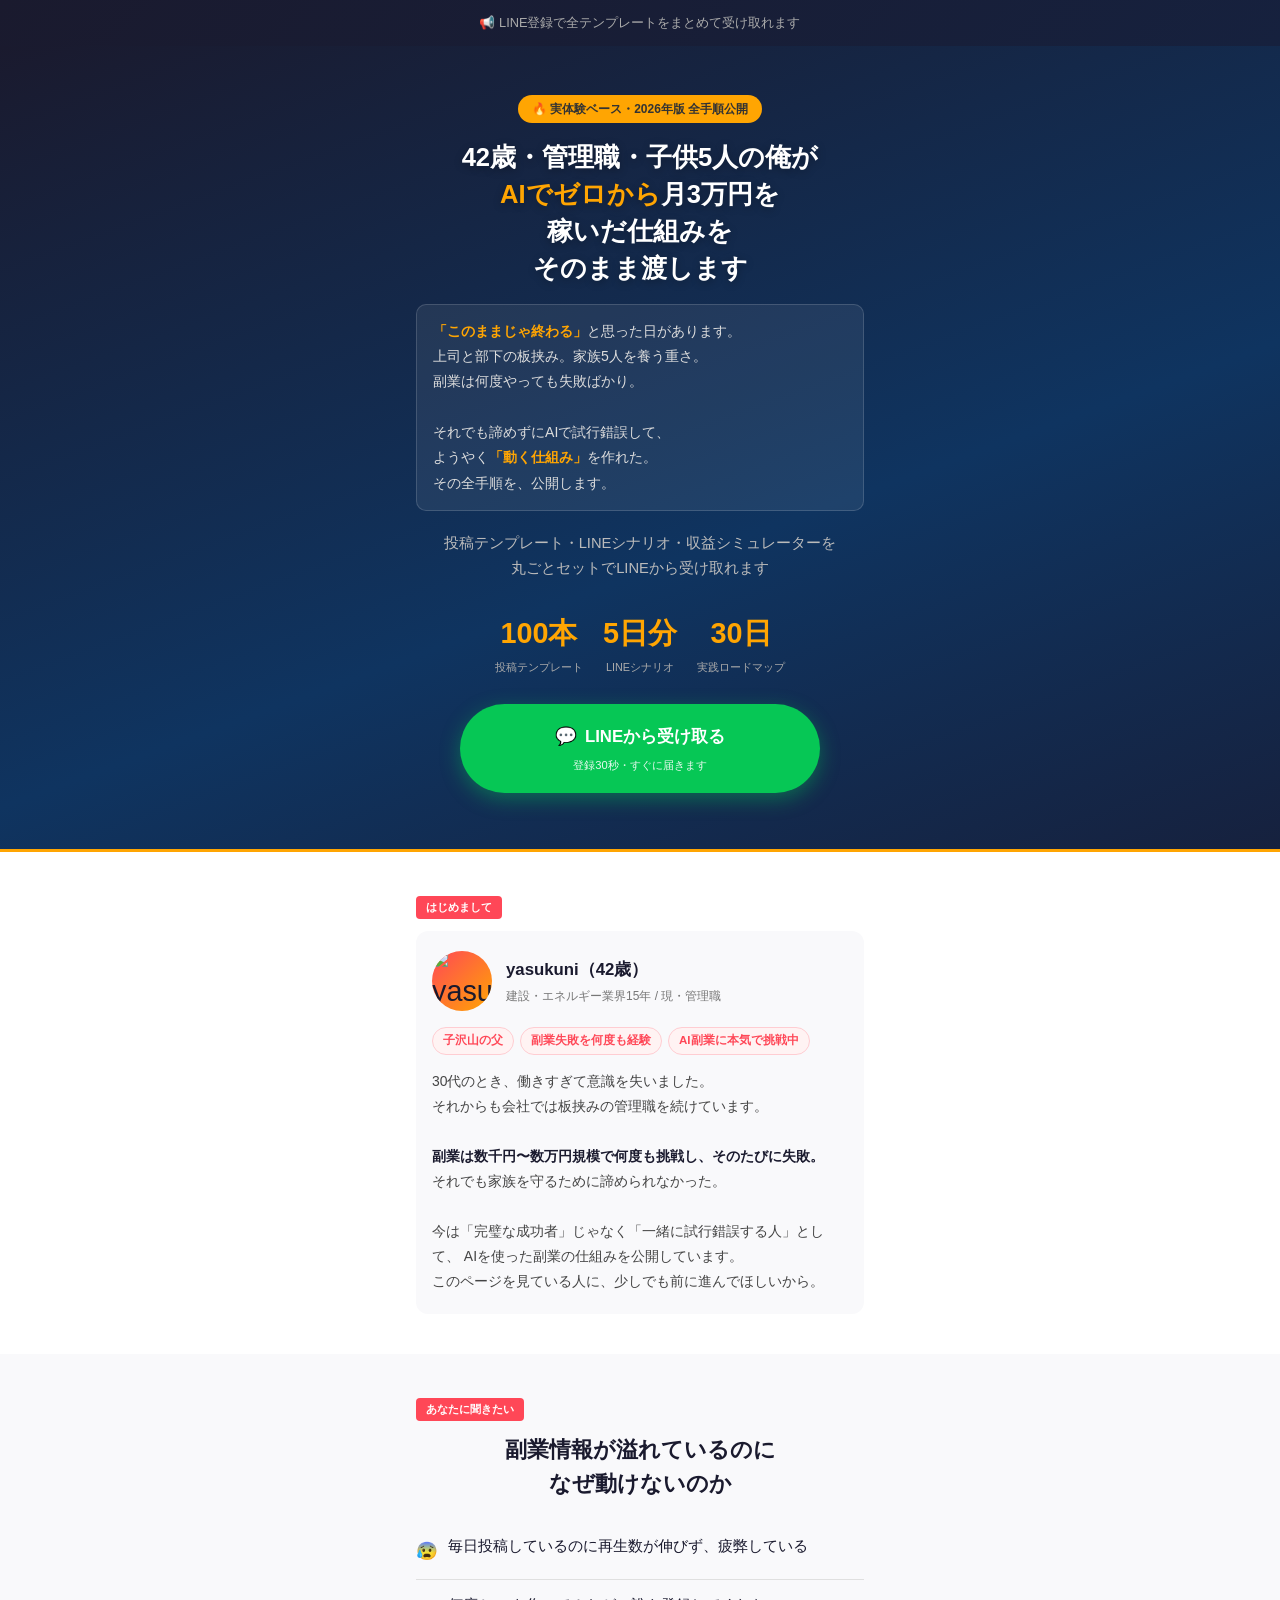
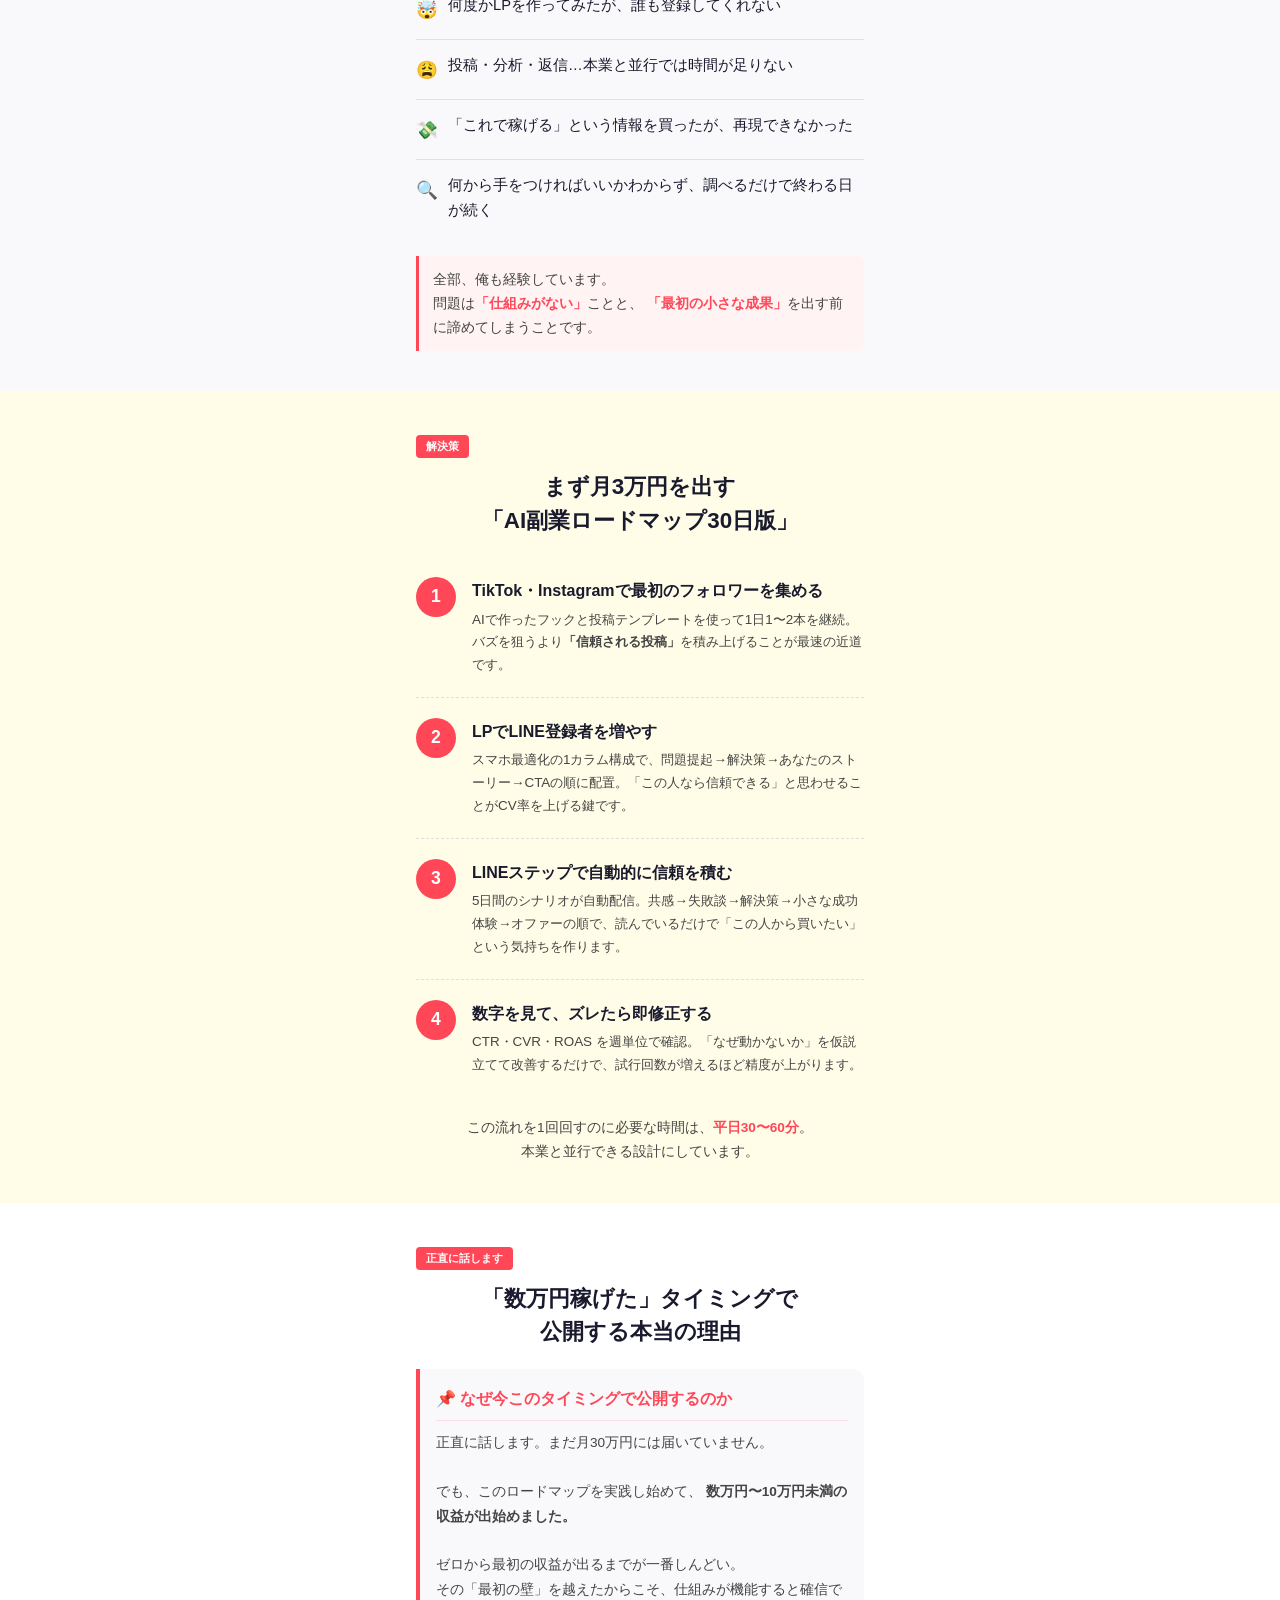
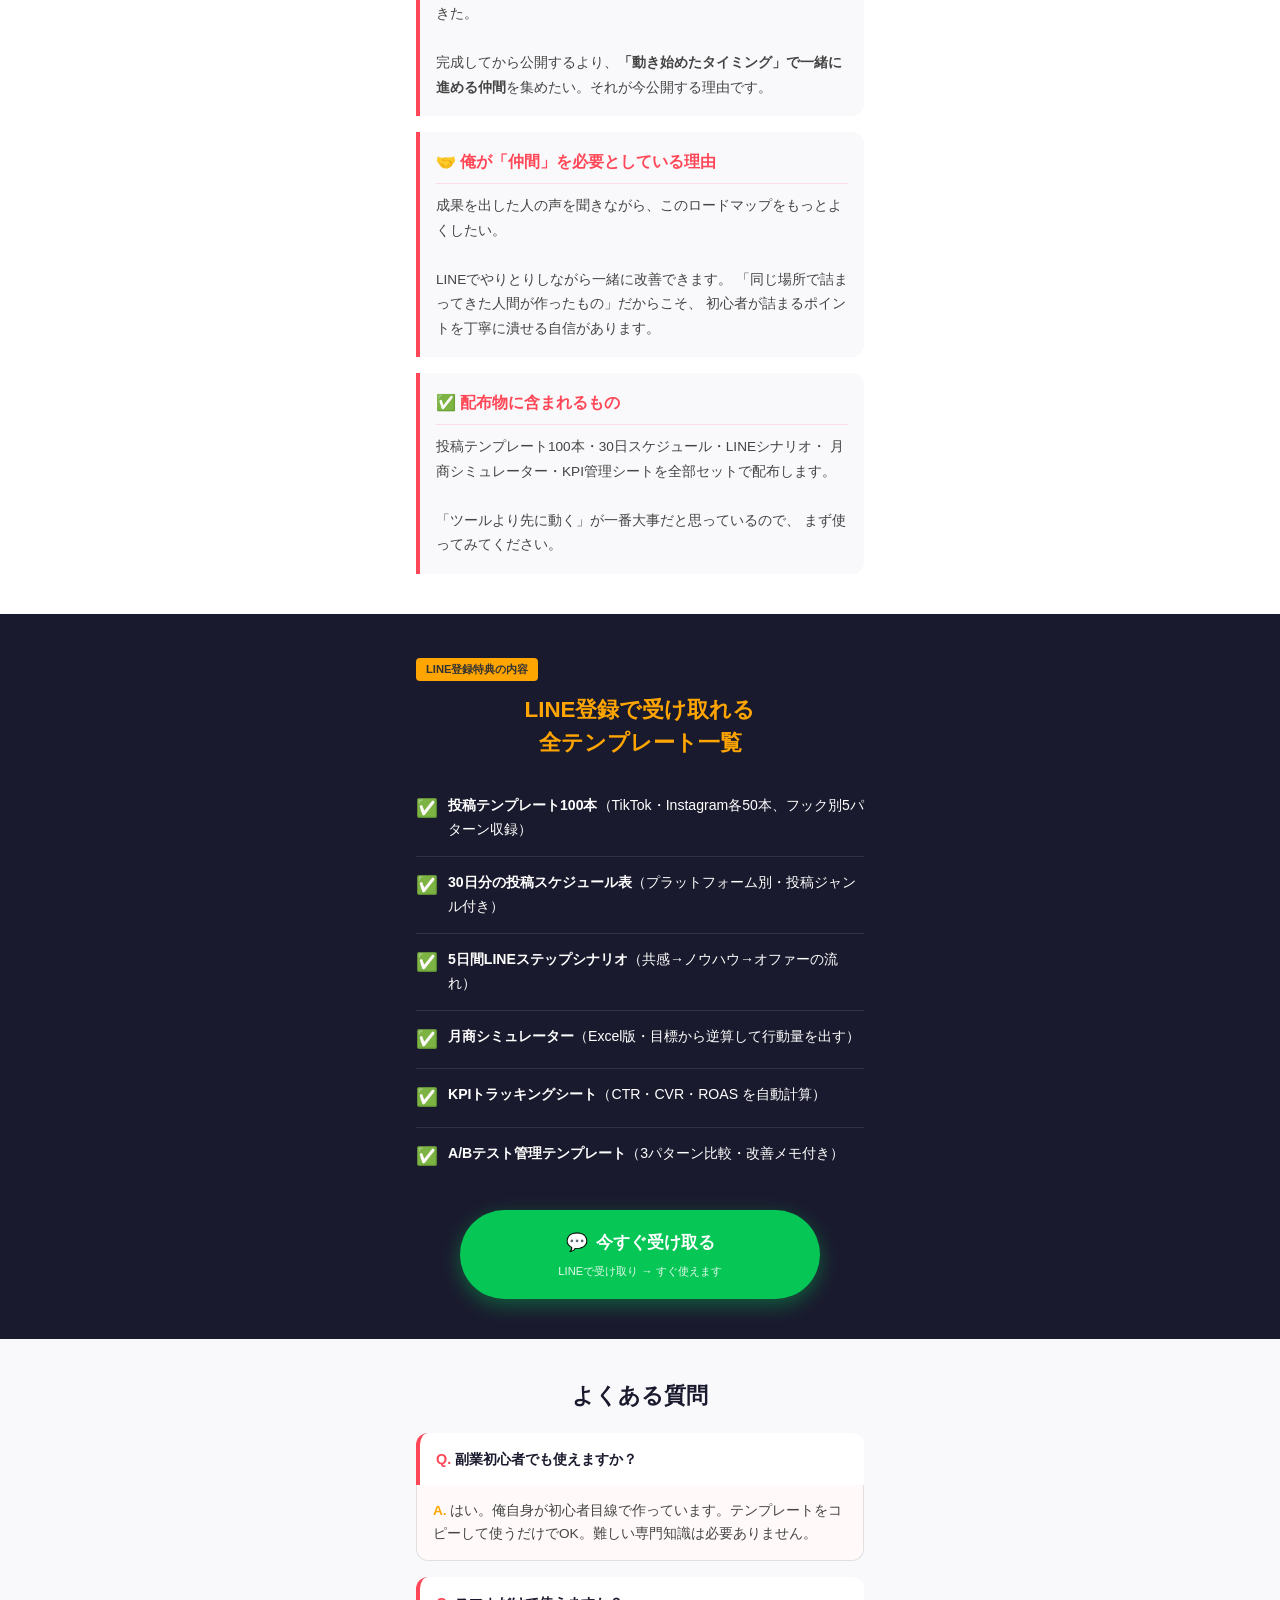
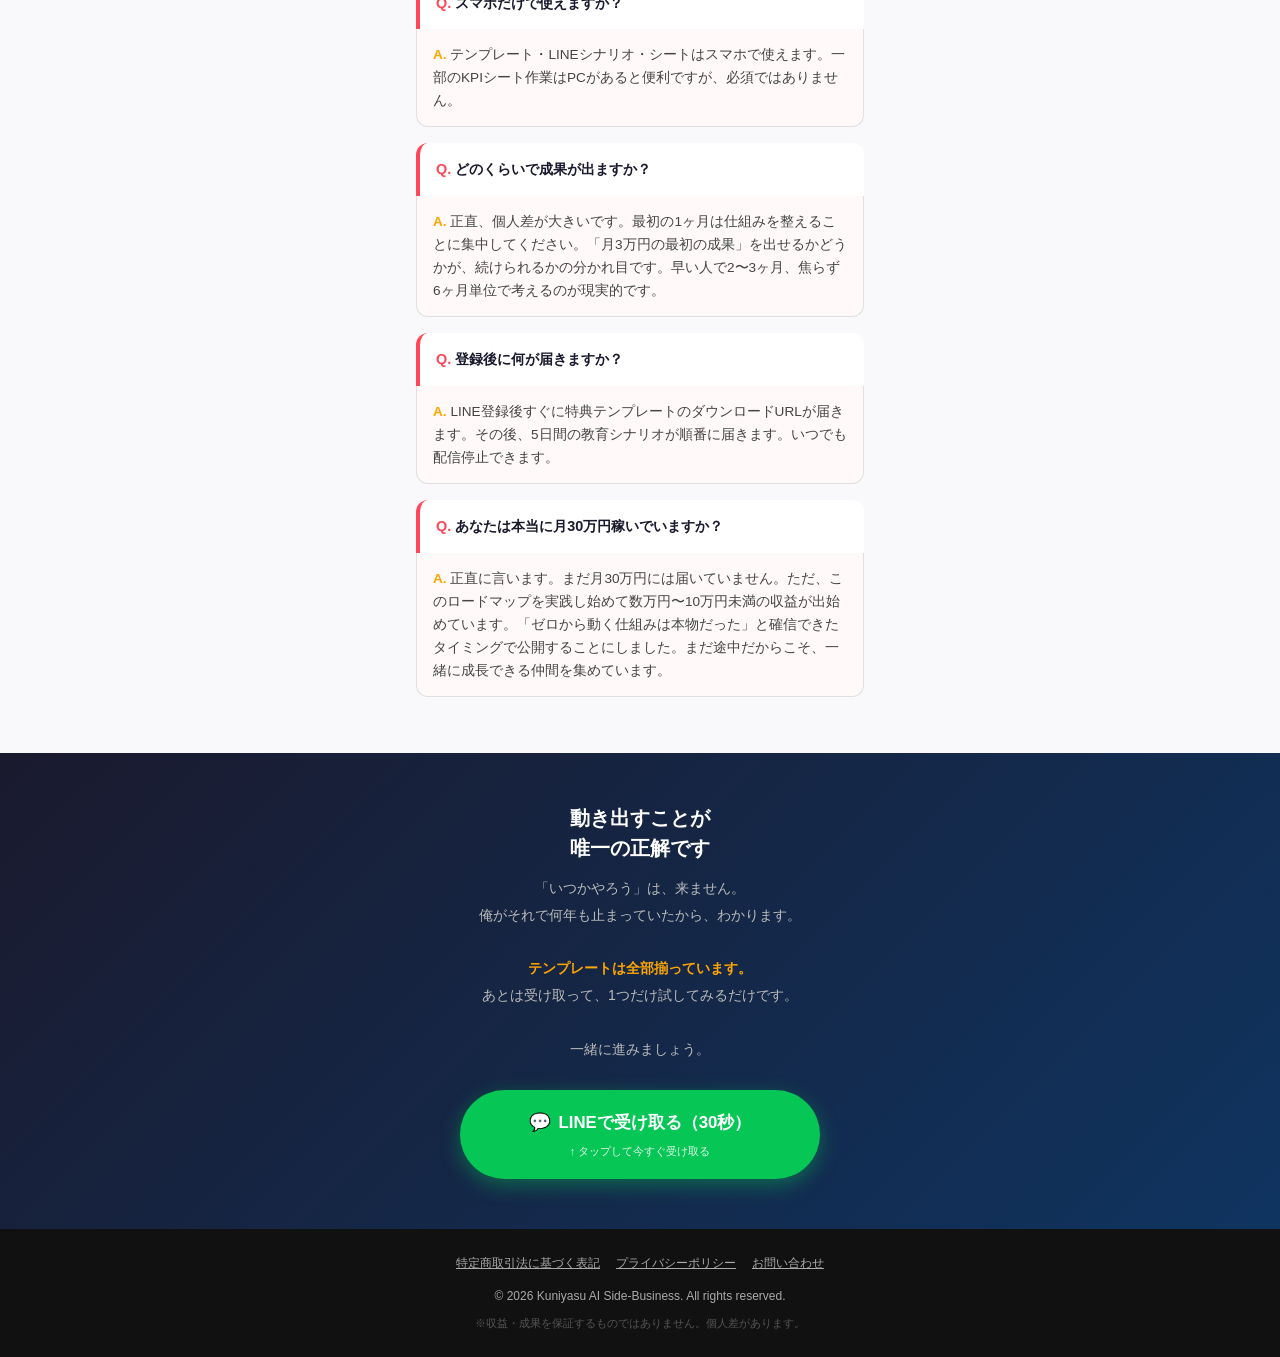
==== index.html @ ca76e9d0 "Add index.html" ====
<!DOCTYPE html>
<html lang="ja">
<head>
  <meta charset="UTF-8">
  <meta name="viewport" content="width=device-width, initial-scale=1.0">
  <title>42歳・子沢山サラリーマンが、AIでゼロから収益化した全手順を公開します</title>
  <meta name="description" content="管理職・子沢山の父・副業失敗続きの俺が実際に作ったAI副業ロードマップ。月3万円から始める具体的な手順をLINEで配布中。">

  <!-- ===== Google Analytics タグ埋め込みスロット ===== -->
  <!-- GA4計測タグをここに貼り付けてください -->
  <!--
  <script async src="https://www.googletagmanager.com/gtag/js?id=G-XXXXXXXXXX"></script>
  <script>
    window.dataLayer = window.dataLayer || [];
    function gtag(){dataLayer.push(arguments);}
    gtag('js', new Date());
    gtag('config', 'G-XXXXXXXXXX');
  </script>
  -->

  <!-- ===== Meta Pixel（Facebook/Instagram広告）タグ埋め込みスロット ===== -->
  <!--
  <script>
    !function(f,b,e,v,n,t,s){
      if(f.fbq)return;n=f.fbq=function(){n.callMethod?
      n.callMethod.apply(n,arguments):n.queue.push(arguments)};
      if(!f._fbq)f._fbq=n;n.push=n;n.loaded=!0;n.version='2.0';
      n.queue=[];t=b.createElement(e);t.async=!0;
      t.src=v;s=b.getElementsByTagName(e)[0];
      s.parentNode.insertBefore(t,s)}(window, document,'script',
      'https://connect.facebook.net/en_US/fbevents.js');
    fbq('init', 'YOUR_PIXEL_ID_HERE');
    fbq('track', 'PageView');
  </script>
  <noscript>
    <img height="1" width="1" style="display:none"
      src="https://www.facebook.com/tr?id=YOUR_PIXEL_ID_HERE&ev=PageView&noscript=1"/>
  </noscript>
  -->

  <style>
    * { box-sizing: border-box; margin: 0; padding: 0; }

    :root {
      --primary: #FF4757;
      --primary-dark: #CC3344;
      --accent: #FFA502;
      --text-dark: #1a1a2e;
      --text-mid: #444;
      --text-light: #777;
      --bg-light: #f9f9fb;
      --bg-yellow: #FFFDE7;
      --border: #e0e0e0;
      --white: #ffffff;
      --radius: 12px;
    }

    body {
      font-family: 'Hiragino Sans', 'Hiragino Kaku Gothic ProN', 'Noto Sans JP', sans-serif;
      color: var(--text-dark);
      background: var(--bg-light);
      line-height: 1.7;
      font-size: 16px;
    }

    .container {
      max-width: 480px;
      margin: 0 auto;
      padding: 0 16px;
    }

    section { padding: 40px 0; }
    section:nth-child(even) { background: var(--white); }

    h2 {
      font-size: 1.4rem;
      font-weight: 800;
      line-height: 1.5;
      margin-bottom: 20px;
      text-align: center;
    }

    /* ===== ヘッダー ===== */
    header {
      background: linear-gradient(135deg, #1a1a2e 0%, #16213e 100%);
      padding: 12px 0;
      text-align: center;
    }
    header p { color: #aaa; font-size: 0.8rem; }

    /* ===== ファーストビュー ===== */
    #hero {
      background: linear-gradient(160deg, #1a1a2e 0%, #0f3460 60%, #16213e 100%);
      color: var(--white);
      padding: 48px 0 56px;
      text-align: center;
    }
    #hero .eyebrow {
      display: inline-block;
      background: var(--accent);
      color: #333;
      font-size: 0.75rem;
      font-weight: 700;
      padding: 4px 14px;
      border-radius: 20px;
      margin-bottom: 16px;
    }
    #hero h1 {
      font-size: 1.6rem;
      font-weight: 900;
      line-height: 1.45;
      margin-bottom: 16px;
      text-shadow: 0 2px 8px rgba(0,0,0,0.3);
    }
    #hero h1 em {
      color: var(--accent);
      font-style: normal;
    }
    #hero .hero-story {
      background: rgba(255,255,255,0.07);
      border: 1px solid rgba(255,255,255,0.15);
      border-radius: 10px;
      padding: 14px 16px;
      margin-bottom: 20px;
      text-align: left;
      font-size: 0.88rem;
      color: #ddd;
      line-height: 1.8;
    }
    #hero .hero-story strong { color: var(--accent); }
    #hero .lead {
      font-size: 0.92rem;
      color: #bbb;
      margin-bottom: 28px;
      padding: 0 4px;
    }
    .hero-numbers {
      display: flex;
      justify-content: center;
      gap: 20px;
      margin-bottom: 28px;
    }
    .hero-numbers .num-item { text-align: center; }
    .hero-numbers .num { font-size: 1.8rem; font-weight: 900; color: var(--accent); }
    .hero-numbers .label { font-size: 0.68rem; color: #aaa; }

    /* ===== CTAボタン ===== */
    .line-btn {
      display: block;
      width: 100%;
      max-width: 360px;
      margin: 0 auto;
      background: #06C755;
      color: var(--white);
      font-size: 1.05rem;
      font-weight: 800;
      padding: 18px 24px;
      border-radius: 50px;
      text-decoration: none;
      text-align: center;
      box-shadow: 0 6px 20px rgba(6, 199, 85, 0.4);
      transition: transform 0.2s;
    }
    .line-btn:hover { transform: translateY(-2px); }
    .line-btn small {
      display: block;
      font-size: 0.7rem;
      font-weight: 400;
      opacity: 0.9;
      margin-top: 4px;
    }
    .line-icon { margin-right: 8px; font-size: 1.1rem; }

    .cta-sub { text-align: center; font-size: 0.75rem; color: #aaa; margin-top: 10px; }

    /* ===== 自己紹介セクション ===== */
    #profile {
      background: var(--white);
      border-top: 3px solid var(--accent);
    }
    .profile-box {
      background: var(--bg-light);
      border-radius: var(--radius);
      padding: 20px 16px;
    }
    .profile-header {
      display: flex;
      align-items: center;
      gap: 14px;
      margin-bottom: 16px;
    }
    .profile-avatar {
      width: 60px;
      height: 60px;
      border-radius: 50%;
      background: linear-gradient(135deg, #FF4757, #FFA502);
      display: flex;
      align-items: center;
      justify-content: center;
      font-size: 1.8rem;
      flex-shrink: 0;
    }
    .profile-name { font-size: 1.05rem; font-weight: 800; }
    .profile-name span { font-size: 0.75rem; font-weight: 400; color: var(--text-light); display: block; margin-top: 2px; }
    .profile-tags {
      display: flex;
      flex-wrap: wrap;
      gap: 6px;
      margin-bottom: 14px;
    }
    .profile-tag {
      background: #fff3f3;
      color: var(--primary);
      border: 1px solid #ffcdd2;
      font-size: 0.72rem;
      font-weight: 700;
      padding: 3px 10px;
      border-radius: 20px;
    }
    .profile-body { font-size: 0.87rem; color: var(--text-mid); line-height: 1.8; }
    .profile-body strong { color: var(--text-dark); }

    /* ===== 問題提起セクション ===== */
    #problem { background: var(--bg-light); }
    .problem-list { list-style: none; padding: 0; }
    .problem-list li {
      display: flex;
      align-items: flex-start;
      gap: 10px;
      padding: 13px 0;
      border-bottom: 1px solid var(--border);
      font-size: 0.92rem;
    }
    .problem-list li:last-child { border-bottom: none; }
    .problem-list .icon { font-size: 1.1rem; flex-shrink: 0; margin-top: 3px; }
    .problem-note {
      margin-top: 20px;
      background: #fff3f3;
      border-left: 3px solid var(--primary);
      border-radius: 0 8px 8px 0;
      padding: 12px 14px;
      font-size: 0.87rem;
      color: var(--text-mid);
    }

    /* ===== 解決策セクション ===== */
    #solution { background: var(--bg-yellow); }
    .solution-steps { padding: 0; list-style: none; }
    .solution-steps li {
      display: flex;
      align-items: flex-start;
      gap: 16px;
      padding: 20px 0;
      border-bottom: 1px dashed var(--border);
    }
    .solution-steps li:last-child { border-bottom: none; }
    .step-num {
      flex-shrink: 0;
      width: 40px; height: 40px;
      background: var(--primary);
      color: var(--white);
      border-radius: 50%;
      display: flex;
      align-items: center;
      justify-content: center;
      font-weight: 900;
      font-size: 1.1rem;
    }
    .step-text h3 { font-size: 1rem; font-weight: 700; margin-bottom: 4px; }
    .step-text p { font-size: 0.84rem; color: var(--text-mid); }

    /* ===== 正直な話セクション ===== */
    #honest { background: var(--white); }
    .honest-cards { display: flex; flex-direction: column; gap: 16px; }
    .honest-card {
      background: var(--bg-light);
      border-left: 4px solid var(--primary);
      border-radius: 0 var(--radius) var(--radius) 0;
      padding: 16px;
    }
    .honest-card .card-title {
      font-size: 1rem;
      font-weight: 700;
      color: var(--primary);
      margin-bottom: 10px;
      padding-bottom: 8px;
      border-bottom: 1px solid rgba(255,71,87,0.15);
    }
    .honest-card .card-body { font-size: 0.85rem; color: var(--text-mid); line-height: 1.8; }

    /* ===== 特典・オファー内容 ===== */
    #offer { background: #1a1a2e; color: var(--white); }
    #offer h2 { color: var(--accent); }
    .offer-list { list-style: none; padding: 0; }
    .offer-list li {
      display: flex;
      align-items: flex-start;
      gap: 10px;
      padding: 14px 0;
      border-bottom: 1px solid rgba(255,255,255,0.1);
      font-size: 0.88rem;
    }
    .offer-list li:last-child { border-bottom: none; }
    .offer-list .check { color: #00e676; font-size: 1.1rem; flex-shrink: 0; }
    .offer-free {
      text-align: center;
      margin: 24px 0 0;
    }
    .offer-free .free-label {
      display: inline-block;
      background: var(--primary);
      color: var(--white);
      font-size: 0.8rem;
      font-weight: 700;
      padding: 6px 20px;
      border-radius: 20px;
      margin-bottom: 4px;
    }
    .offer-free .current {
      font-size: 2rem;
      font-weight: 900;
      color: var(--accent);
      display: block;
    }

    /* ===== FAQ ===== */
    #faq { background: var(--bg-light); }
    .faq-item { margin-bottom: 16px; }
    .faq-q {
      background: var(--white);
      padding: 14px 16px;
      border-radius: var(--radius) var(--radius) 0 0;
      font-weight: 700;
      font-size: 0.9rem;
      border-left: 4px solid var(--primary);
    }
    .faq-q::before { content: "Q. "; color: var(--primary); }
    .faq-a {
      background: #fff9f9;
      padding: 14px 16px;
      border-radius: 0 0 var(--radius) var(--radius);
      font-size: 0.85rem;
      color: var(--text-mid);
      border: 1px solid var(--border);
      border-top: none;
    }
    .faq-a::before { content: "A. "; color: var(--accent); font-weight: 700; }

    /* ===== 最終CTA ===== */
    #final-cta {
      background: linear-gradient(135deg, #1a1a2e 0%, #0f3460 100%);
      color: var(--white);
      text-align: center;
      padding: 50px 0;
    }
    #final-cta h2 { color: var(--white); font-size: 1.25rem; margin-bottom: 12px; }
    #final-cta .final-msg {
      font-size: 0.88rem;
      color: #bbb;
      margin-bottom: 28px;
      line-height: 1.9;
      padding: 0 4px;
    }
    #final-cta .final-msg strong { color: var(--accent); }

    /* ===== フッター ===== */
    footer {
      background: #111;
      color: #aaa;
      text-align: center;
      padding: 24px 16px;
      font-size: 0.75rem;
    }
    footer a { color: #aaa; text-decoration: underline; }
    .footer-links { display: flex; justify-content: center; gap: 16px; margin-bottom: 12px; flex-wrap: wrap; }

    /* ===== ユーティリティ ===== */
    .highlight { color: var(--primary); font-weight: 700; }
    .accent { color: var(--accent); font-weight: 700; }
    .text-center { text-align: center; }
    .mt-20 { margin-top: 20px; }
    .badge {
      display: inline-block;
      background: var(--primary);
      color: var(--white);
      font-size: 0.7rem;
      font-weight: 700;
      padding: 2px 10px;
      border-radius: 4px;
      margin-bottom: 12px;
    }
  </style>
</head>
<body>

<!-- ヘッダー -->
<header>
  <div class="container">
    <p>📢 LINE登録で全テンプレートをまとめて受け取れます</p>
  </div>
</header>

<!-- ===== ファーストビュー ===== -->
<section id="hero">
  <div class="container">
    <span class="eyebrow">🔥 実体験ベース・2026年版 全手順公開</span>
    <h1>
      42歳・管理職・子供5人の俺が<br>
      <em>AIでゼロから</em>月3万円を<br>
      稼いだ仕組みを<br>
      そのまま渡します
    </h1>
    <div class="hero-story">
      <strong>「このままじゃ終わる」</strong>と思った日があります。<br>
      上司と部下の板挟み。家族5人を養う重さ。<br>
      副業は何度やっても失敗ばかり。<br><br>
      それでも諦めずにAIで試行錯誤して、<br>
      ようやく<strong>「動く仕組み」</strong>を作れた。<br>
      その全手順を、公開します。
    </div>
    <p class="lead">
      投稿テンプレート・LINEシナリオ・収益シミュレーターを<br>
      丸ごとセットでLINEから受け取れます
    </p>
    <div class="hero-numbers">
      <div class="num-item">
        <div class="num">100本</div>
        <div class="label">投稿テンプレート</div>
      </div>
      <div class="num-item">
        <div class="num">5日分</div>
        <div class="label">LINEシナリオ</div>
      </div>
      <div class="num-item">
        <div class="num">30日</div>
        <div class="label">実践ロードマップ</div>
      </div>
    </div>
    <a href="https://lin.ee/x0MJVcC" class="line-btn" id="cta-hero"
       onclick="trackConversion('hero_cta')">
      <span class="line-icon">💬</span>LINEから受け取る
      <small>登録30秒・すぐに届きます</small>
    </a>
  </div>
</section>

<!-- ===== 自己紹介 ===== -->
<section id="profile">
  <div class="container">
    <div class="badge">はじめまして</div>
    <div class="profile-box">
      <div class="profile-header">
        <img src="https://lh3.googleusercontent.com/d/1bB0084_OBsIVFBmepx93wFS6qtAqfKQ3" class="profile-avatar" alt="yasukuni" style="object-fit:cover;">
        <div>
          <div class="profile-name">
            yasukuni（42歳）
            <span>建設・エネルギー業界15年 / 現・管理職</span>
          </div>
        </div>
      </div>
      <div class="profile-tags">
        <span class="profile-tag">子沢山の父</span>
        <span class="profile-tag">副業失敗を何度も経験</span>
        <span class="profile-tag">AI副業に本気で挑戦中</span>
      </div>
      <div class="profile-body">
        30代のとき、働きすぎて意識を失いました。<br>
        それからも会社では板挟みの管理職を続けています。<br><br>
        <strong>副業は数千円〜数万円規模で何度も挑戦し、そのたびに失敗。</strong><br>
        それでも家族を守るために諦められなかった。<br><br>
        今は「完璧な成功者」じゃなく「一緒に試行錯誤する人」として、
        AIを使った副業の仕組みを公開しています。<br>
        このページを見ている人に、少しでも前に進んでほしいから。
      </div>
    </div>
  </div>
</section>

<!-- ===== 問題提起 ===== -->
<section id="problem">
  <div class="container">
    <div class="badge">あなたに聞きたい</div>
    <h2>副業情報が溢れているのに<br>なぜ動けないのか</h2>
    <ul class="problem-list">
      <li>
        <span class="icon">😰</span>
        <span>毎日投稿しているのに再生数が伸びず、疲弊している</span>
      </li>
      <li>
        <span class="icon">🤯</span>
        <span>何度かLPを作ってみたが、誰も登録してくれない</span>
      </li>
      <li>
        <span class="icon">😩</span>
        <span>投稿・分析・返信…本業と並行では時間が足りない</span>
      </li>
      <li>
        <span class="icon">💸</span>
        <span>「これで稼げる」という情報を買ったが、再現できなかった</span>
      </li>
      <li>
        <span class="icon">🔍</span>
        <span>何から手をつければいいかわからず、調べるだけで終わる日が続く</span>
      </li>
    </ul>
    <div class="problem-note">
      全部、俺も経験しています。<br>
      問題は<span class="highlight">「仕組みがない」</span>ことと、
      <span class="highlight">「最初の小さな成果」</span>を出す前に諦めてしまうことです。
    </div>
  </div>
</section>

<!-- ===== 解決策 ===== -->
<section id="solution">
  <div class="container">
    <div class="badge">解決策</div>
    <h2>まず月3万円を出す<br>「AI副業ロードマップ30日版」</h2>
    <ol class="solution-steps">
      <li>
        <div class="step-num">1</div>
        <div class="step-text">
          <h3>TikTok・Instagramで最初のフォロワーを集める</h3>
          <p>AIで作ったフックと投稿テンプレートを使って1日1〜2本を継続。バズを狙うより<strong>「信頼される投稿」</strong>を積み上げることが最速の近道です。</p>
        </div>
      </li>
      <li>
        <div class="step-num">2</div>
        <div class="step-text">
          <h3>LPでLINE登録者を増やす</h3>
          <p>スマホ最適化の1カラム構成で、問題提起→解決策→あなたのストーリー→CTAの順に配置。「この人なら信頼できる」と思わせることがCV率を上げる鍵です。</p>
        </div>
      </li>
      <li>
        <div class="step-num">3</div>
        <div class="step-text">
          <h3>LINEステップで自動的に信頼を積む</h3>
          <p>5日間のシナリオが自動配信。共感→失敗談→解決策→小さな成功体験→オファーの順で、読んでいるだけで「この人から買いたい」という気持ちを作ります。</p>
        </div>
      </li>
      <li>
        <div class="step-num">4</div>
        <div class="step-text">
          <h3>数字を見て、ズレたら即修正する</h3>
          <p>CTR・CVR・ROAS を週単位で確認。「なぜ動かないか」を仮説立てて改善するだけで、試行回数が増えるほど精度が上がります。</p>
        </div>
      </li>
    </ol>
    <p class="text-center mt-20" style="font-size:0.85rem;color:var(--text-mid);">
      この流れを1回回すのに必要な時間は、<span class="highlight">平日30〜60分</span>。<br>本業と並行できる設計にしています。
    </p>
  </div>
</section>

<!-- ===== 正直な話 ===== -->
<section id="honest">
  <div class="container">
    <div class="badge">正直に話します</div>
    <h2>「数万円稼げた」タイミングで<br>公開する本当の理由</h2>
    <div class="honest-cards">
      <div class="honest-card">
        <div class="card-title">📌 なぜ今このタイミングで公開するのか</div>
        <div class="card-body">
          正直に話します。まだ月30万円には届いていません。<br><br>
          でも、このロードマップを実践し始めて、
          <strong>数万円〜10万円未満の収益が出始めました。</strong><br><br>
          ゼロから最初の収益が出るまでが一番しんどい。<br>
          その「最初の壁」を越えたからこそ、仕組みが機能すると確信できた。<br><br>
          完成してから公開するより、<strong>「動き始めたタイミング」で一緒に進める仲間</strong>を集めたい。それが今公開する理由です。
        </div>
      </div>
      <div class="honest-card">
        <div class="card-title">🤝 俺が「仲間」を必要としている理由</div>
        <div class="card-body">
          成果を出した人の声を聞きながら、このロードマップをもっとよくしたい。<br><br>
          LINEでやりとりしながら一緒に改善できます。
          「同じ場所で詰まってきた人間が作ったもの」だからこそ、
          初心者が詰まるポイントを丁寧に潰せる自信があります。
        </div>
      </div>
      <div class="honest-card">
        <div class="card-title">✅ 配布物に含まれるもの</div>
        <div class="card-body">
          投稿テンプレート100本・30日スケジュール・LINEシナリオ・
          月商シミュレーター・KPI管理シートを全部セットで配布します。<br><br>
          「ツールより先に動く」が一番大事だと思っているので、
          まず使ってみてください。
        </div>
      </div>
    </div>
  </div>
</section>

<!-- ===== 特典・オファー内容 ===== -->
<section id="offer">
  <div class="container">
    <div class="badge" style="background:var(--accent);color:#333;">LINE登録特典の内容</div>
    <h2>LINE登録で受け取れる<br>全テンプレート一覧</h2>
    <ul class="offer-list">
      <li>
        <span class="check">✅</span>
        <span><strong>投稿テンプレート100本</strong>（TikTok・Instagram各50本、フック別5パターン収録）</span>
      </li>
      <li>
        <span class="check">✅</span>
        <span><strong>30日分の投稿スケジュール表</strong>（プラットフォーム別・投稿ジャンル付き）</span>
      </li>
      <li>
        <span class="check">✅</span>
        <span><strong>5日間LINEステップシナリオ</strong>（共感→ノウハウ→オファーの流れ）</span>
      </li>
      <li>
        <span class="check">✅</span>
        <span><strong>月商シミュレーター</strong>（Excel版・目標から逆算して行動量を出す）</span>
      </li>
      <li>
        <span class="check">✅</span>
        <span><strong>KPIトラッキングシート</strong>（CTR・CVR・ROAS を自動計算）</span>
      </li>
      <li>
        <span class="check">✅</span>
        <span><strong>A/Bテスト管理テンプレート</strong>（3パターン比較・改善メモ付き）</span>
      </li>
    </ul>
    <div style="margin-top:24px;">
      <a href="https://lin.ee/x0MJVcC" class="line-btn" id="cta-offer"
         onclick="trackConversion('offer_cta')">
        <span class="line-icon">💬</span>今すぐ受け取る
        <small>LINEで受け取り → すぐ使えます</small>
      </a>
    </div>
  </div>
</section>

<!-- ===== よくある質問 ===== -->
<section id="faq">
  <div class="container">
    <h2>よくある質問</h2>
    <div class="faq-item">
      <div class="faq-q">副業初心者でも使えますか？</div>
      <div class="faq-a">はい。俺自身が初心者目線で作っています。テンプレートをコピーして使うだけでOK。難しい専門知識は必要ありません。</div>
    </div>
    <div class="faq-item">
      <div class="faq-q">スマホだけで使えますか？</div>
      <div class="faq-a">テンプレート・LINEシナリオ・シートはスマホで使えます。一部のKPIシート作業はPCがあると便利ですが、必須ではありません。</div>
    </div>
    <div class="faq-item">
      <div class="faq-q">どのくらいで成果が出ますか？</div>
      <div class="faq-a">正直、個人差が大きいです。最初の1ヶ月は仕組みを整えることに集中してください。「月3万円の最初の成果」を出せるかどうかが、続けられるかの分かれ目です。早い人で2〜3ヶ月、焦らず6ヶ月単位で考えるのが現実的です。</div>
    </div>
    <div class="faq-item">
      <div class="faq-q">登録後に何が届きますか？</div>
      <div class="faq-a">LINE登録後すぐに特典テンプレートのダウンロードURLが届きます。その後、5日間の教育シナリオが順番に届きます。いつでも配信停止できます。</div>
    </div>
    <div class="faq-item">
      <div class="faq-q">あなたは本当に月30万円稼いでいますか？</div>
      <div class="faq-a">正直に言います。まだ月30万円には届いていません。ただ、このロードマップを実践し始めて数万円〜10万円未満の収益が出始めています。「ゼロから動く仕組みは本物だった」と確信できたタイミングで公開することにしました。まだ途中だからこそ、一緒に成長できる仲間を集めています。</div>
    </div>
  </div>
</section>

<!-- ===== 最終CTA ===== -->
<section id="final-cta">
  <div class="container">
    <h2>動き出すことが<br>唯一の正解です</h2>
    <p class="final-msg">
      「いつかやろう」は、来ません。<br>
      俺がそれで何年も止まっていたから、わかります。<br><br>
      <strong>テンプレートは全部揃っています。</strong><br>
      あとは受け取って、1つだけ試してみるだけです。<br><br>
      一緒に進みましょう。
    </p>
    <a href="https://lin.ee/x0MJVcC" class="line-btn" id="cta-final"
       onclick="trackConversion('final_cta')">
      <span class="line-icon">💬</span>LINEで受け取る（30秒）
      <small>↑ タップして今すぐ受け取る</small>
    </a>
  </div>
</section>

<!-- フッター -->
<footer>
  <div class="footer-links">
    <a href="tokusho.html">特定商取引法に基づく表記</a>
    <a href="privacy.html">プライバシーポリシー</a>
    <a href="mailto:kuni3405@gmail.com">お問い合わせ</a>
  </div>
  <p>© 2026 Kuniyasu AI Side-Business. All rights reserved.</p>
  <p style="margin-top:8px;font-size:0.7rem;color:#555;">
    ※収益・成果を保証するものではありません。個人差があります。
  </p>
</footer>

<script>
  function trackConversion(ctaId) {
    if (typeof gtag !== 'undefined') {
      gtag('event', 'click', {
        'event_category': 'CTA',
        'event_label': ctaId,
        'value': 1
      });
    }
    if (typeof fbq !== 'undefined') {
      fbq('track', 'Lead', { content_name: ctaId });
    }
    console.log('[Analytics] CTA clicked:', ctaId);
  }

  let trackedDepths = new Set();
  window.addEventListener('scroll', function() {
    const scrollPct = Math.round(
      (window.scrollY / (document.body.scrollHeight - window.innerHeight)) * 100
    );
    [25, 50, 75, 90].forEach(depth => {
      if (scrollPct >= depth && !trackedDepths.has(depth)) {
        trackedDepths.add(depth);
        if (typeof gtag !== 'undefined') {
          gtag('event', 'scroll_depth', { depth: depth });
        }
      }
    });
  });

  if ('IntersectionObserver' in window) {
    const observer = new IntersectionObserver((entries) => {
      entries.forEach(entry => {
        if (entry.isIntersecting && typeof gtag !== 'undefined') {
          gtag('event', 'section_view', {
            'event_label': entry.target.id || 'unknown'
          });
        }
      });
    }, { threshold: 0.5 });

    document.querySelectorAll('section[id]').forEach(section => {
      observer.observe(section);
    });
  }
</script>
</body>
</html>
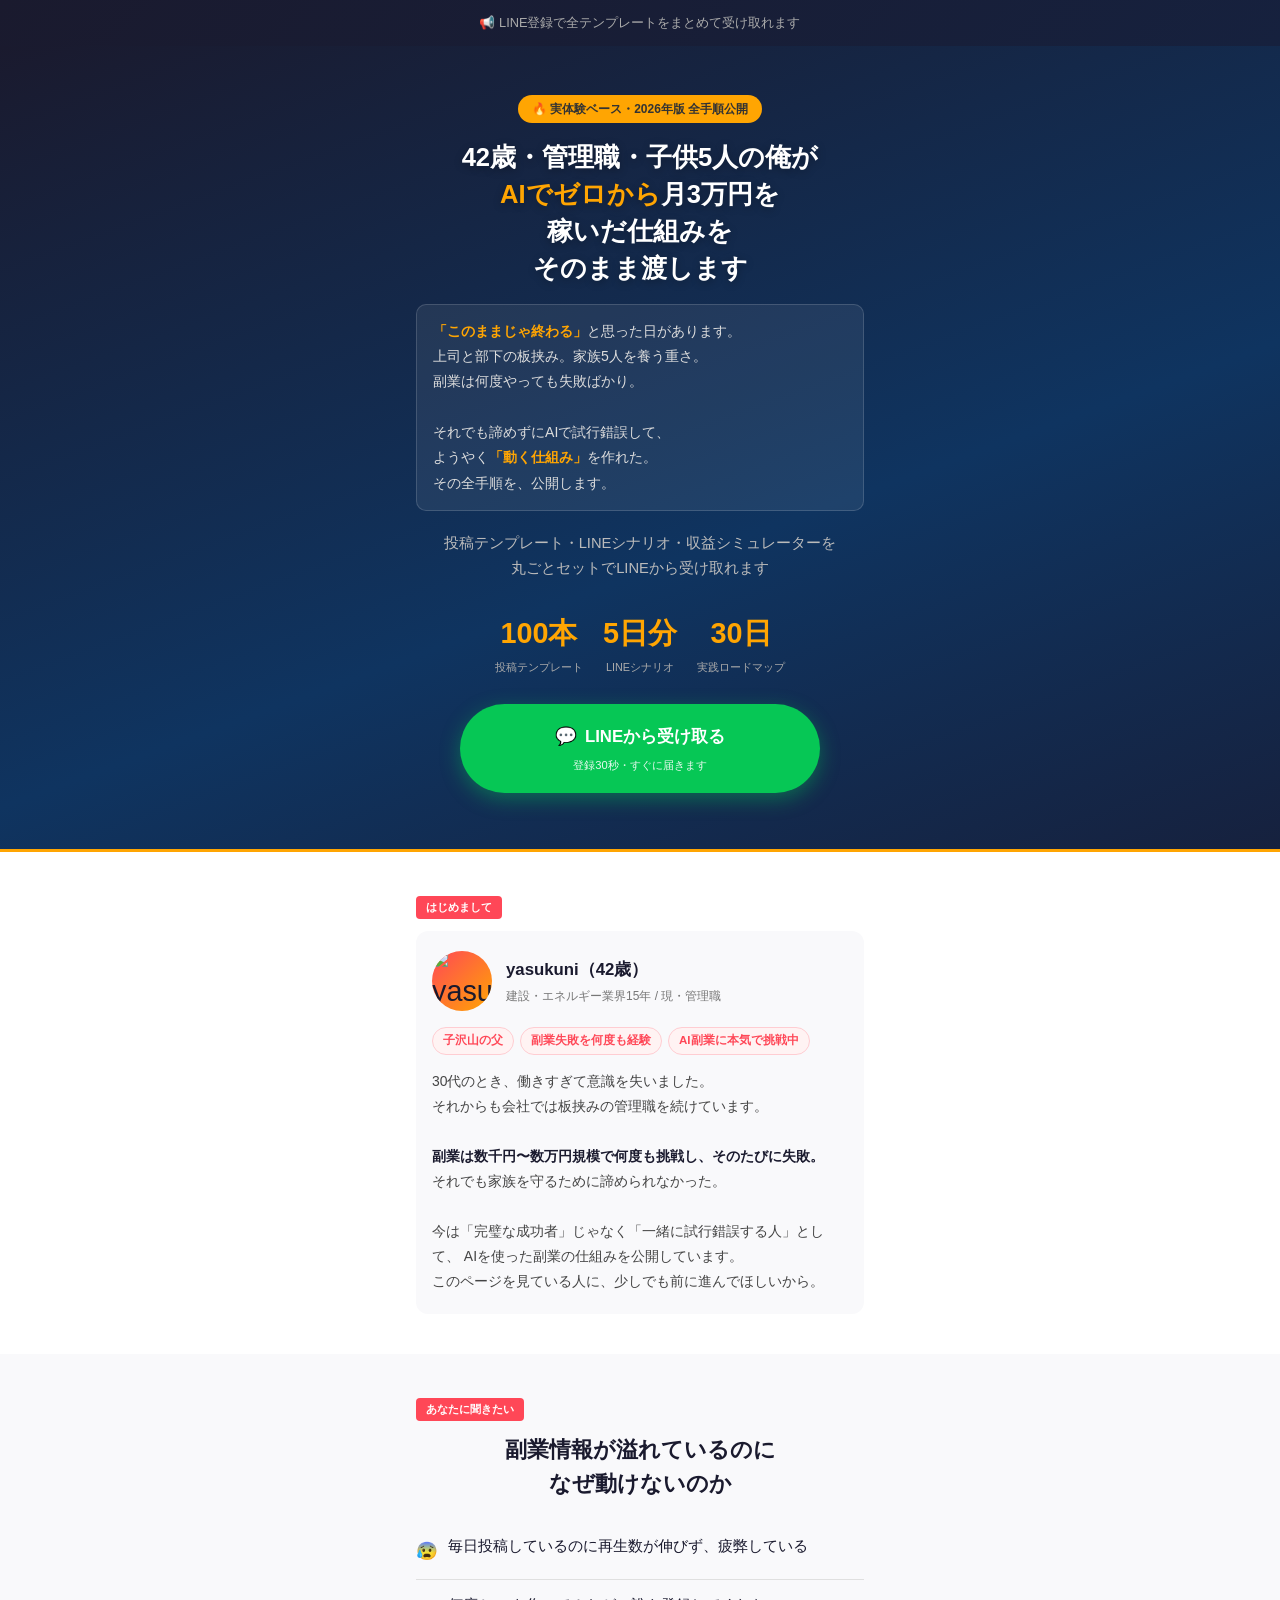
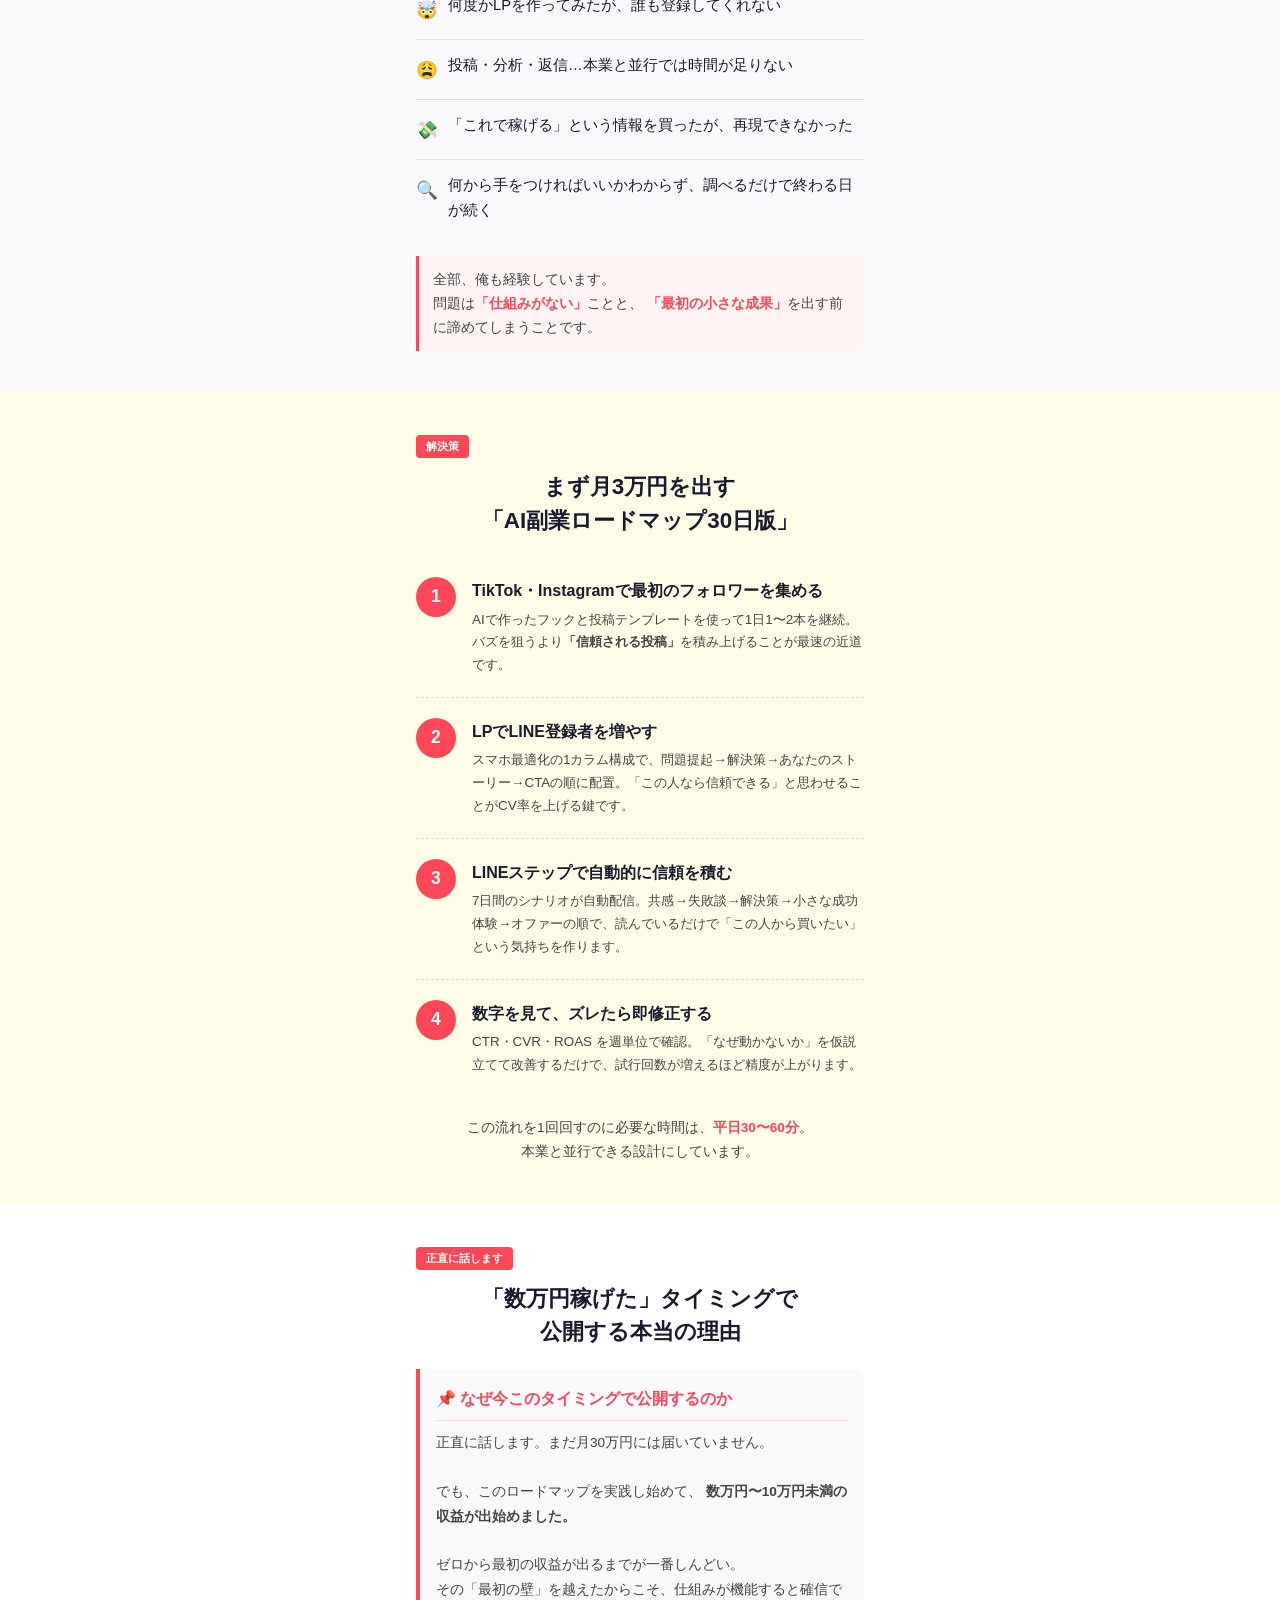
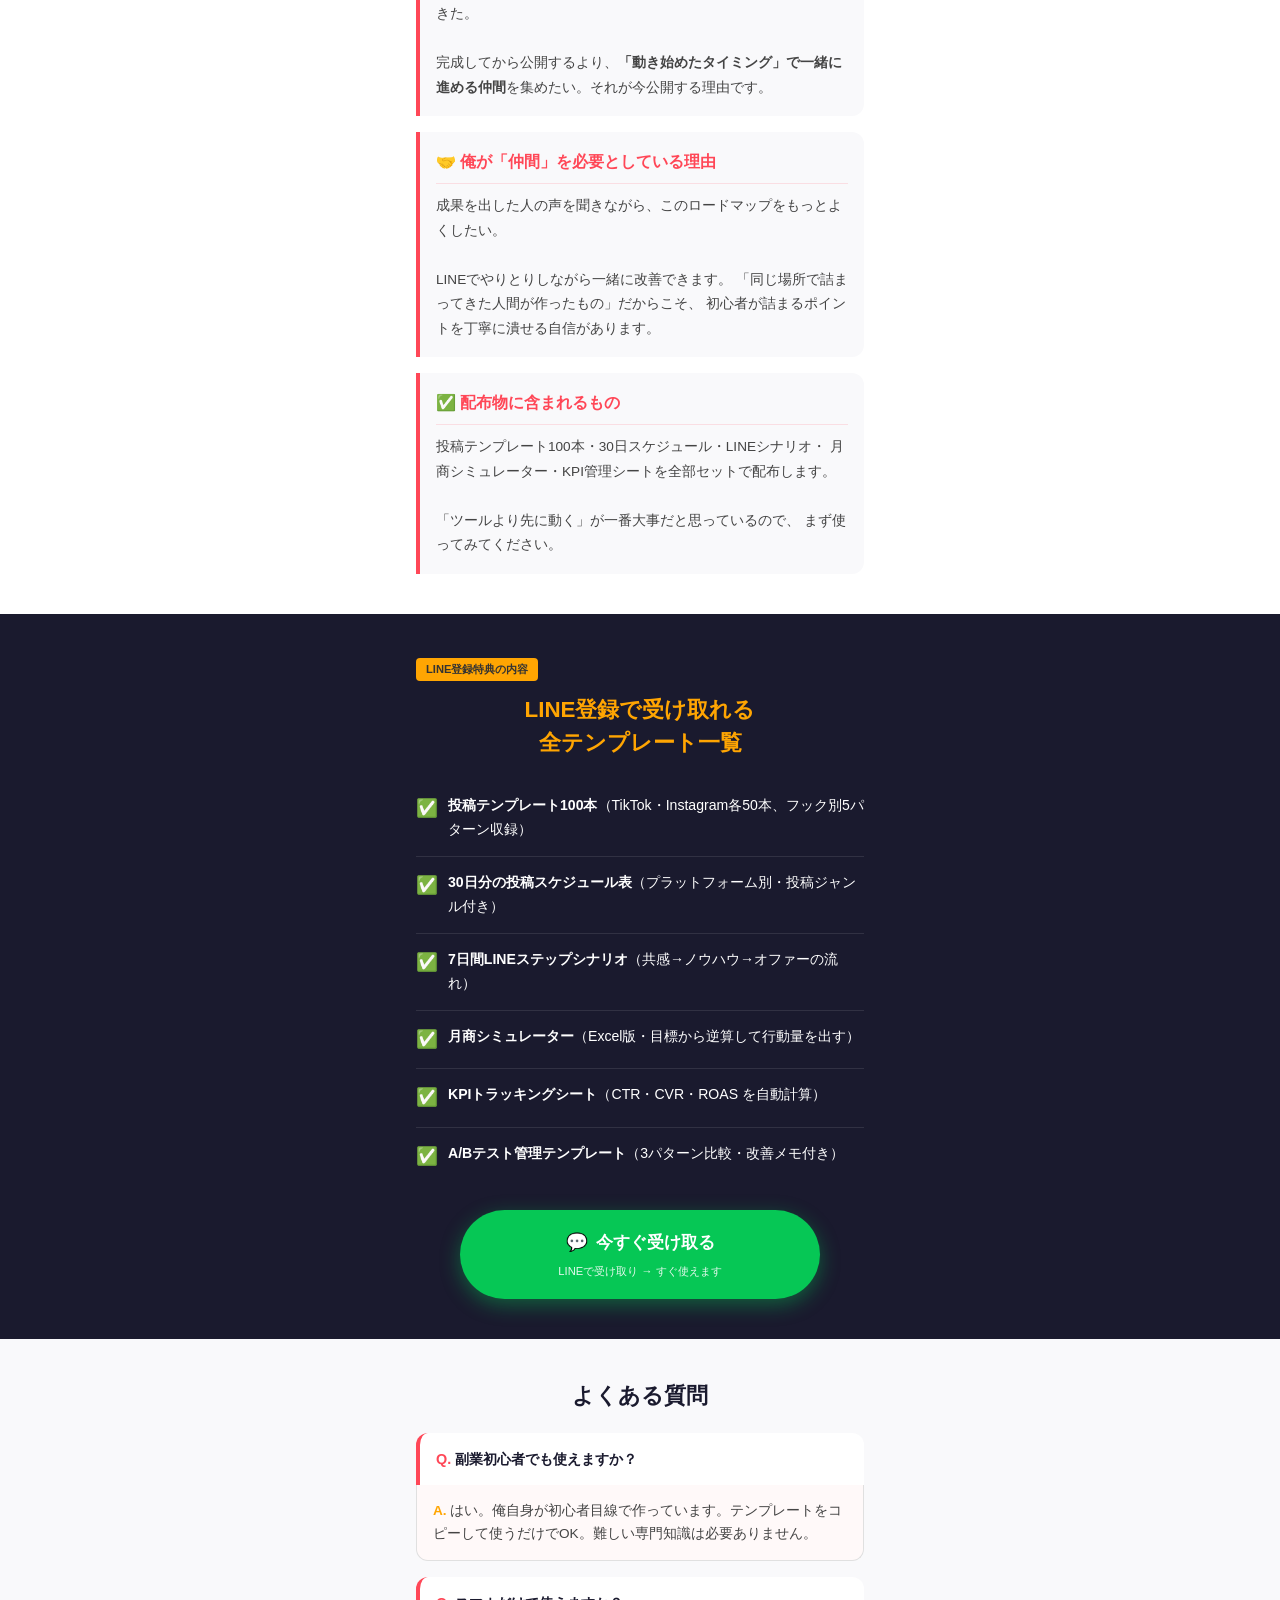
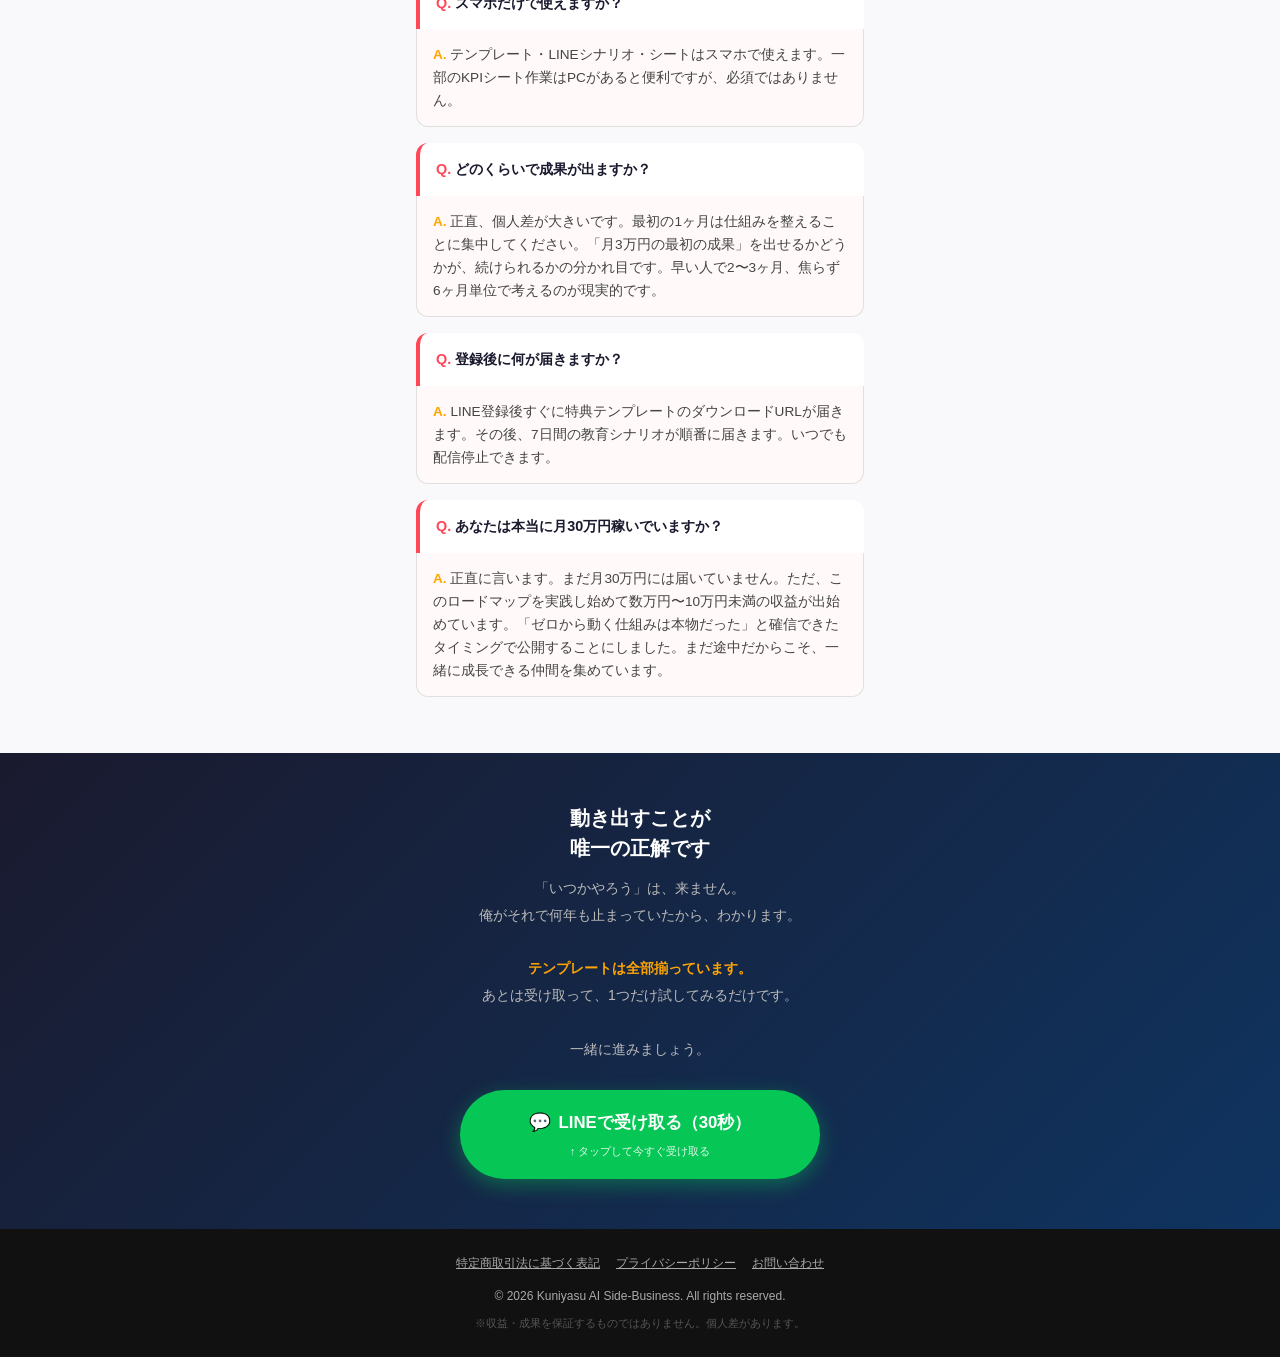
==== commit 44216166: "Fix: 5日間→7日間 表記統一（LINEステップ配信実装と整合） Co-Authored-By: Claude Opus 4.7 (1M context) <noreply@anthropic.c" ====
--- a/index.html
+++ b/index.html
@@ -535,7 +535,7 @@
         <div class="step-num">3</div>
         <div class="step-text">
           <h3>LINEステップで自動的に信頼を積む</h3>
-          <p>5日間のシナリオが自動配信。共感→失敗談→解決策→小さな成功体験→オファーの順で、読んでいるだけで「この人から買いたい」という気持ちを作ります。</p>
+          <p>7日間のシナリオが自動配信。共感→失敗談→解決策→小さな成功体験→オファーの順で、読んでいるだけで「この人から買いたい」という気持ちを作ります。</p>
         </div>
       </li>
       <li>
@@ -607,7 +607,7 @@
       </li>
       <li>
         <span class="check">✅</span>
-        <span><strong>5日間LINEステップシナリオ</strong>（共感→ノウハウ→オファーの流れ）</span>
+        <span><strong>7日間LINEステップシナリオ</strong>（共感→ノウハウ→オファーの流れ）</span>
       </li>
       <li>
         <span class="check">✅</span>
@@ -650,7 +650,7 @@
     </div>
     <div class="faq-item">
       <div class="faq-q">登録後に何が届きますか？</div>
-      <div class="faq-a">LINE登録後すぐに特典テンプレートのダウンロードURLが届きます。その後、5日間の教育シナリオが順番に届きます。いつでも配信停止できます。</div>
+      <div class="faq-a">LINE登録後すぐに特典テンプレートのダウンロードURLが届きます。その後、7日間の教育シナリオが順番に届きます。いつでも配信停止できます。</div>
     </div>
     <div class="faq-item">
       <div class="faq-q">あなたは本当に月30万円稼いでいますか？</div>
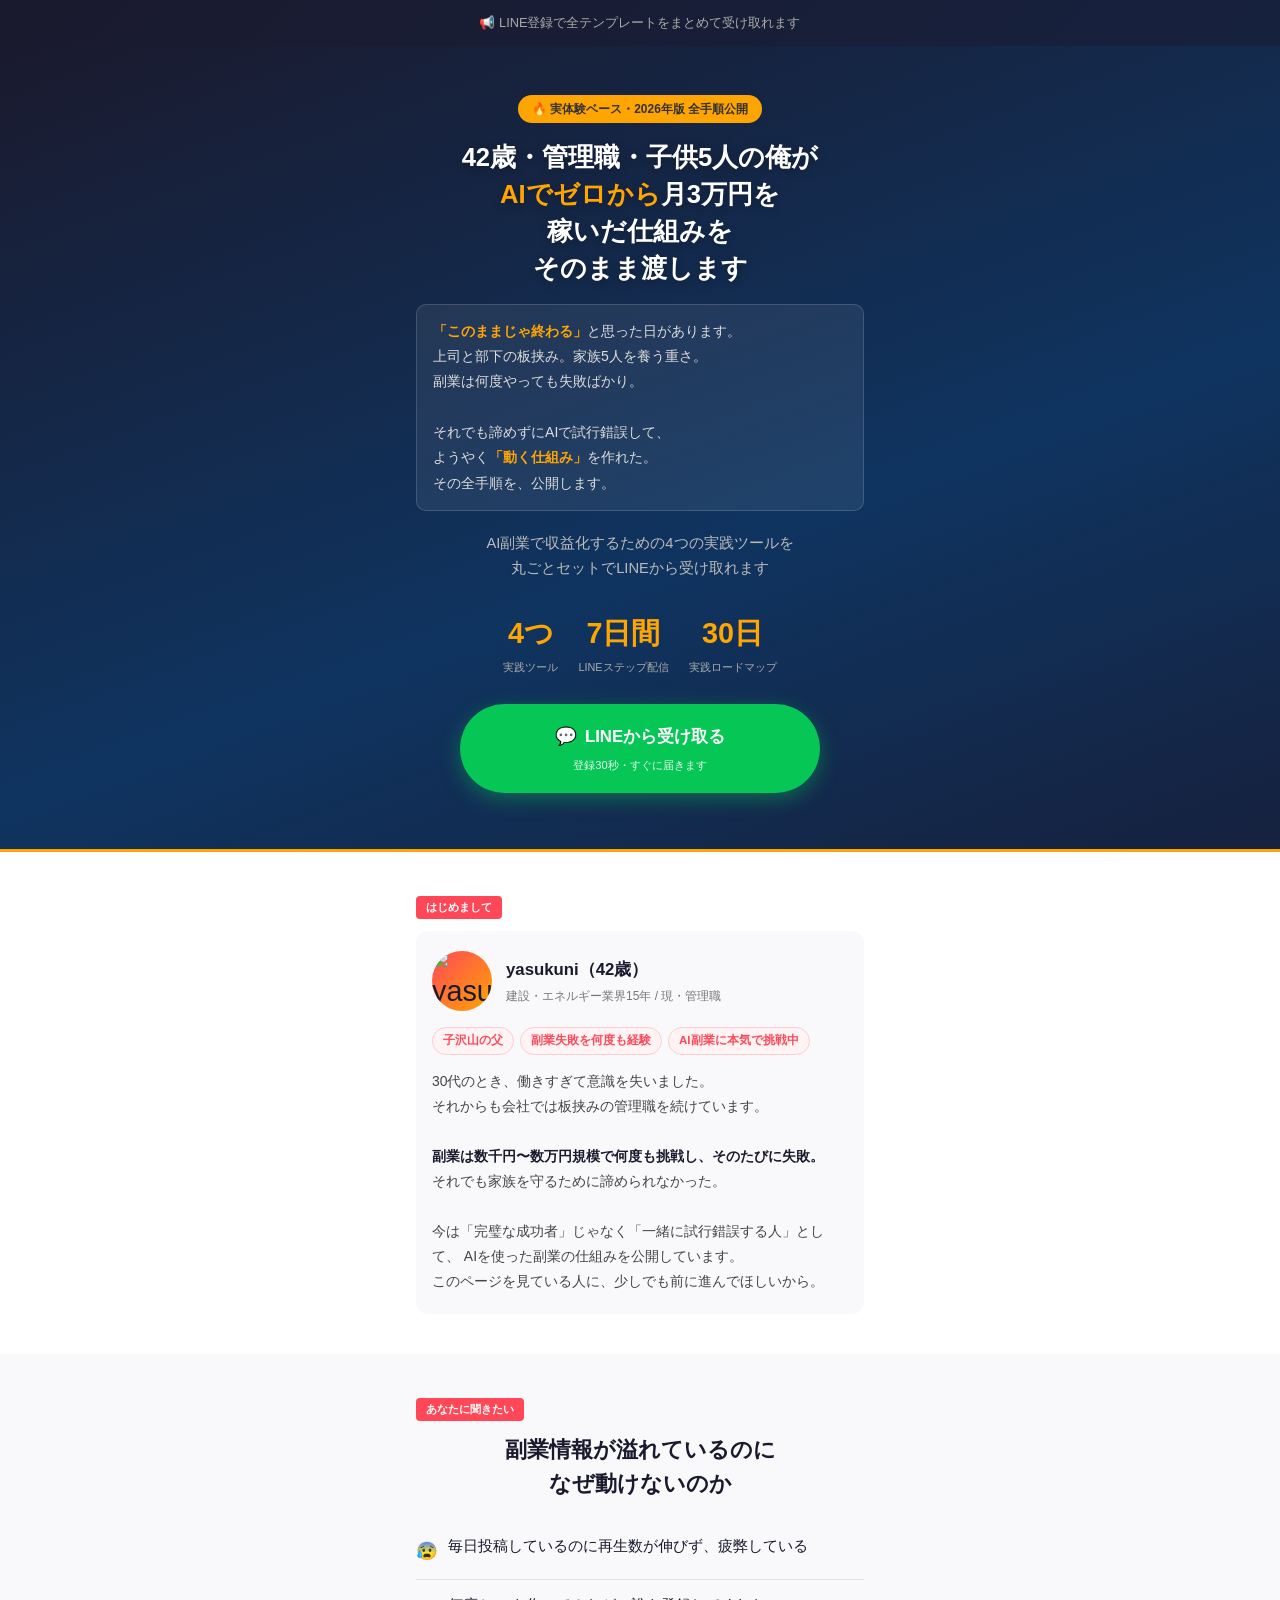
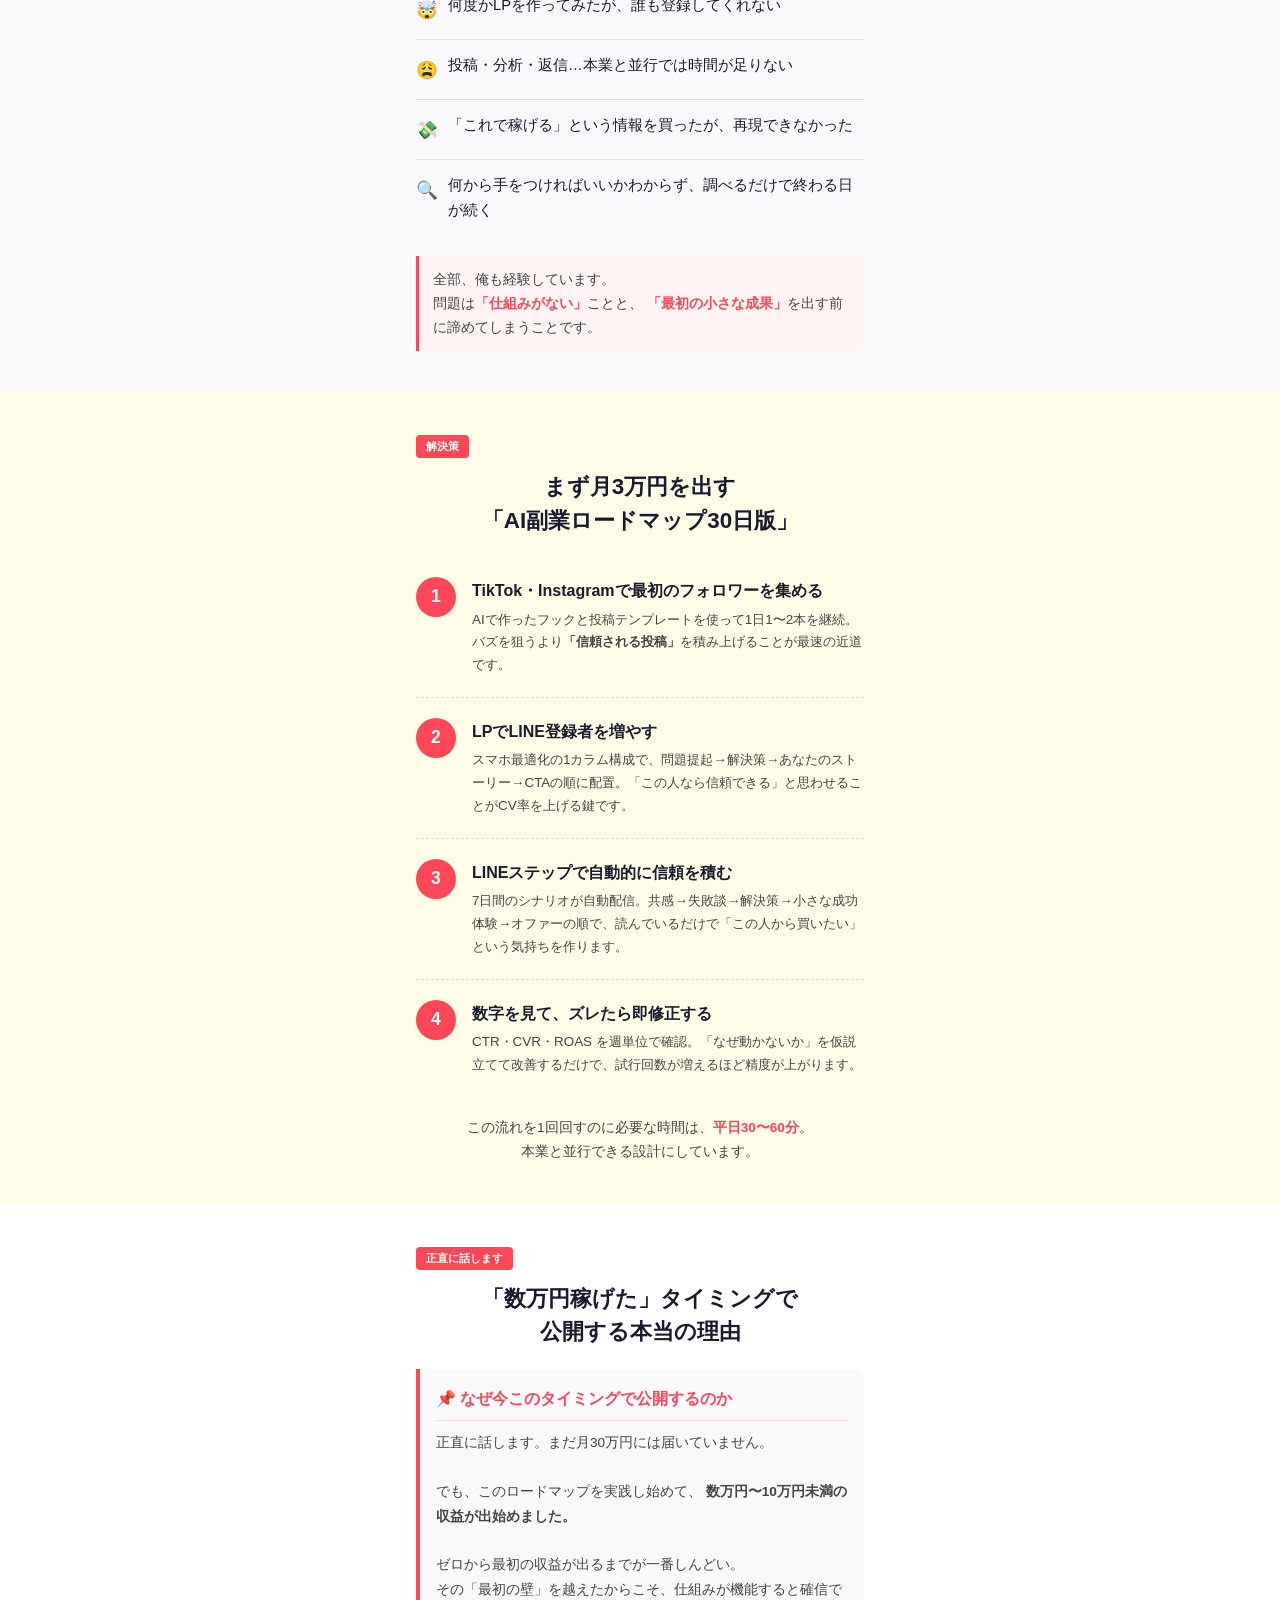
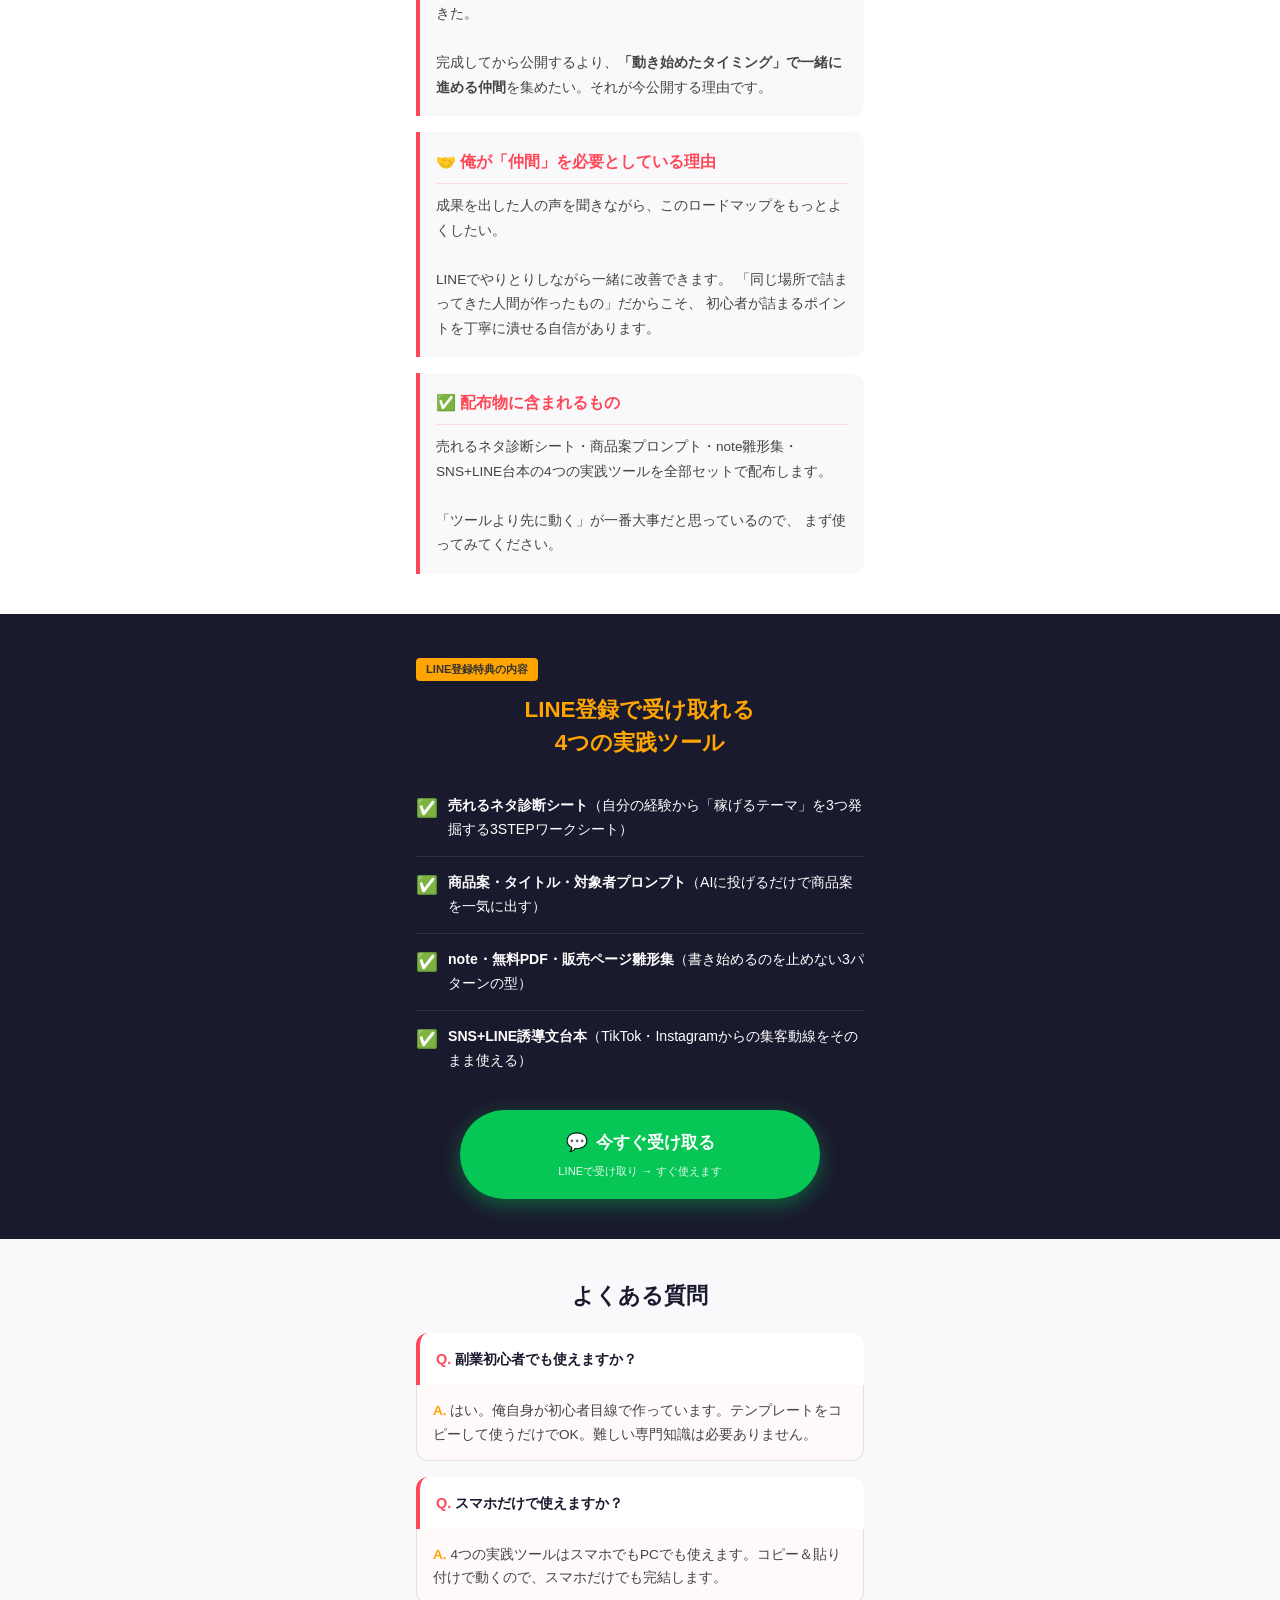
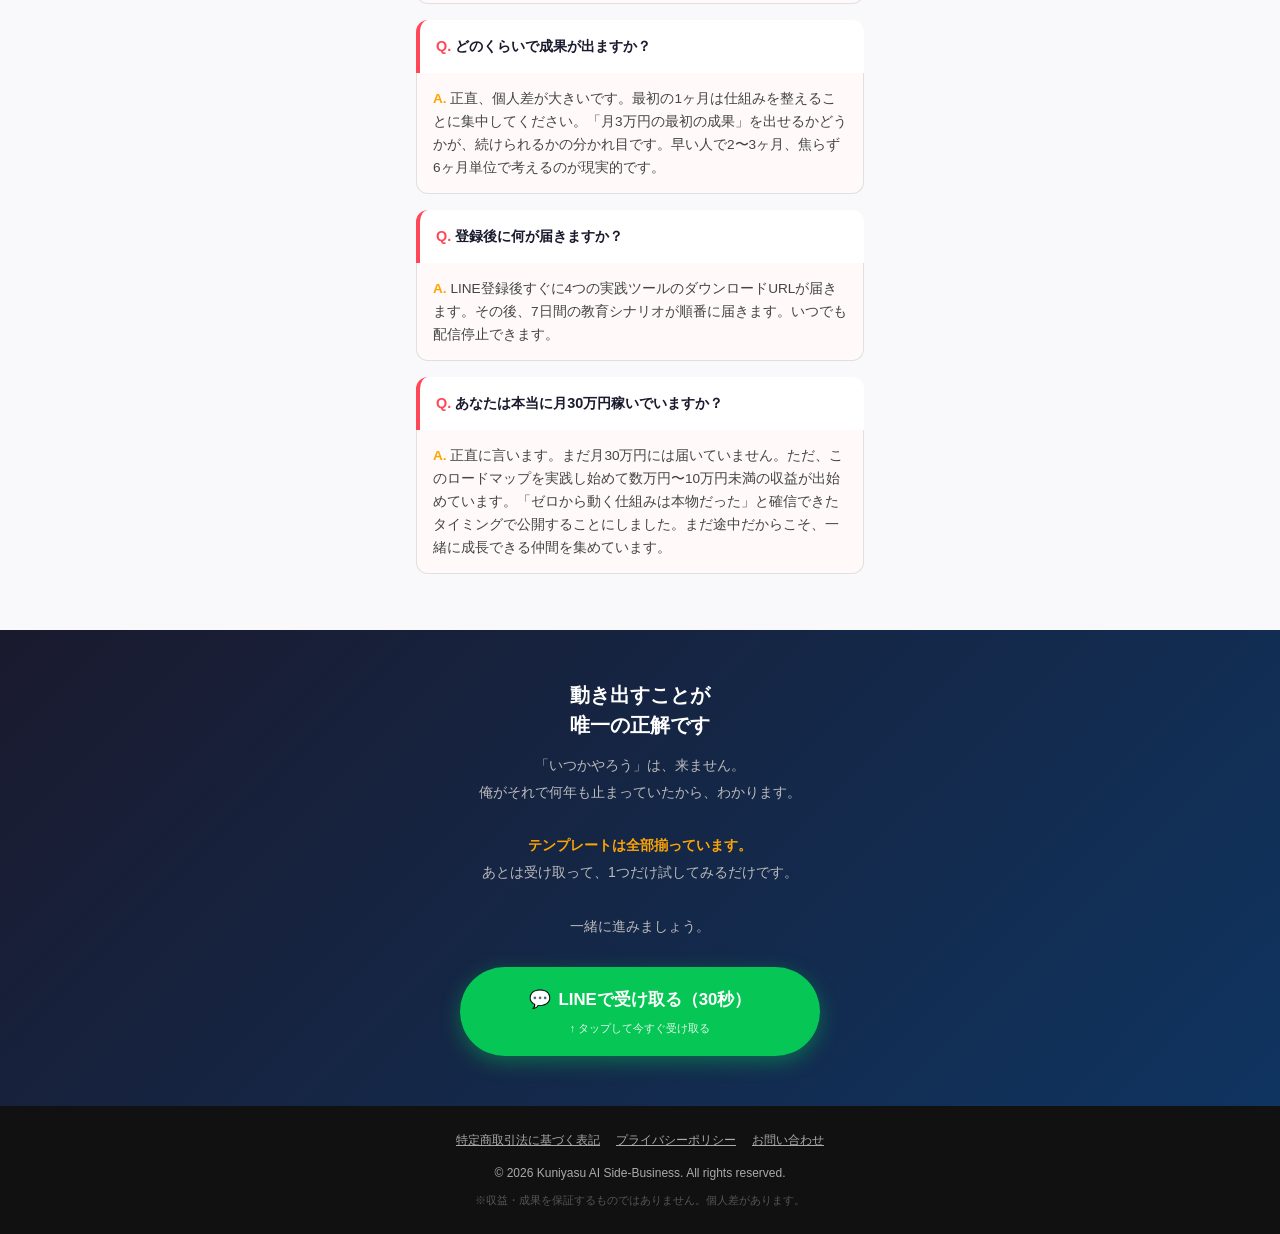
==== commit 9ca71c91: "Fix: 特典セクションを6つから4つに差し替え（A体系：診断シート・商品案プロンプト・note雛形・SNS+LINE台本） - offer <li> ×6 → ×4 にA体系4特典を反映 - 見出し" ====
--- a/index.html
+++ b/index.html
@@ -419,17 +419,17 @@
       その全手順を、公開します。
     </div>
     <p class="lead">
-      投稿テンプレート・LINEシナリオ・収益シミュレーターを<br>
+      AI副業で収益化するための4つの実践ツールを<br>
       丸ごとセットでLINEから受け取れます
     </p>
     <div class="hero-numbers">
       <div class="num-item">
-        <div class="num">100本</div>
-        <div class="label">投稿テンプレート</div>
+        <div class="num">4つ</div>
+        <div class="label">実践ツール</div>
       </div>
       <div class="num-item">
-        <div class="num">5日分</div>
-        <div class="label">LINEシナリオ</div>
+        <div class="num">7日間</div>
+        <div class="label">LINEステップ配信</div>
       </div>
       <div class="num-item">
         <div class="num">30日</div>
@@ -581,8 +581,8 @@
       <div class="honest-card">
         <div class="card-title">✅ 配布物に含まれるもの</div>
         <div class="card-body">
-          投稿テンプレート100本・30日スケジュール・LINEシナリオ・
-          月商シミュレーター・KPI管理シートを全部セットで配布します。<br><br>
+          売れるネタ診断シート・商品案プロンプト・note雛形集・
+          SNS+LINE台本の4つの実践ツールを全部セットで配布します。<br><br>
           「ツールより先に動く」が一番大事だと思っているので、
           まず使ってみてください。
         </div>
@@ -595,31 +595,23 @@
 <section id="offer">
   <div class="container">
     <div class="badge" style="background:var(--accent);color:#333;">LINE登録特典の内容</div>
-    <h2>LINE登録で受け取れる<br>全テンプレート一覧</h2>
+    <h2>LINE登録で受け取れる<br>4つの実践ツール</h2>
     <ul class="offer-list">
       <li>
         <span class="check">✅</span>
-        <span><strong>投稿テンプレート100本</strong>（TikTok・Instagram各50本、フック別5パターン収録）</span>
+        <span><strong>売れるネタ診断シート</strong>（自分の経験から「稼げるテーマ」を3つ発掘する3STEPワークシート）</span>
       </li>
       <li>
         <span class="check">✅</span>
-        <span><strong>30日分の投稿スケジュール表</strong>（プラットフォーム別・投稿ジャンル付き）</span>
+        <span><strong>商品案・タイトル・対象者プロンプト</strong>（AIに投げるだけで商品案を一気に出す）</span>
       </li>
       <li>
         <span class="check">✅</span>
-        <span><strong>7日間LINEステップシナリオ</strong>（共感→ノウハウ→オファーの流れ）</span>
+        <span><strong>note・無料PDF・販売ページ雛形集</strong>（書き始めるのを止めない3パターンの型）</span>
       </li>
       <li>
         <span class="check">✅</span>
-        <span><strong>月商シミュレーター</strong>（Excel版・目標から逆算して行動量を出す）</span>
-      </li>
-      <li>
-        <span class="check">✅</span>
-        <span><strong>KPIトラッキングシート</strong>（CTR・CVR・ROAS を自動計算）</span>
-      </li>
-      <li>
-        <span class="check">✅</span>
-        <span><strong>A/Bテスト管理テンプレート</strong>（3パターン比較・改善メモ付き）</span>
+        <span><strong>SNS+LINE誘導文台本</strong>（TikTok・Instagramからの集客動線をそのまま使える）</span>
       </li>
     </ul>
     <div style="margin-top:24px;">
@@ -642,7 +634,7 @@
     </div>
     <div class="faq-item">
       <div class="faq-q">スマホだけで使えますか？</div>
-      <div class="faq-a">テンプレート・LINEシナリオ・シートはスマホで使えます。一部のKPIシート作業はPCがあると便利ですが、必須ではありません。</div>
+      <div class="faq-a">4つの実践ツールはスマホでもPCでも使えます。コピー＆貼り付けで動くので、スマホだけでも完結します。</div>
     </div>
     <div class="faq-item">
       <div class="faq-q">どのくらいで成果が出ますか？</div>
@@ -650,7 +642,7 @@
     </div>
     <div class="faq-item">
       <div class="faq-q">登録後に何が届きますか？</div>
-      <div class="faq-a">LINE登録後すぐに特典テンプレートのダウンロードURLが届きます。その後、7日間の教育シナリオが順番に届きます。いつでも配信停止できます。</div>
+      <div class="faq-a">LINE登録後すぐに4つの実践ツールのダウンロードURLが届きます。その後、7日間の教育シナリオが順番に届きます。いつでも配信停止できます。</div>
     </div>
     <div class="faq-item">
       <div class="faq-q">あなたは本当に月30万円稼いでいますか？</div>
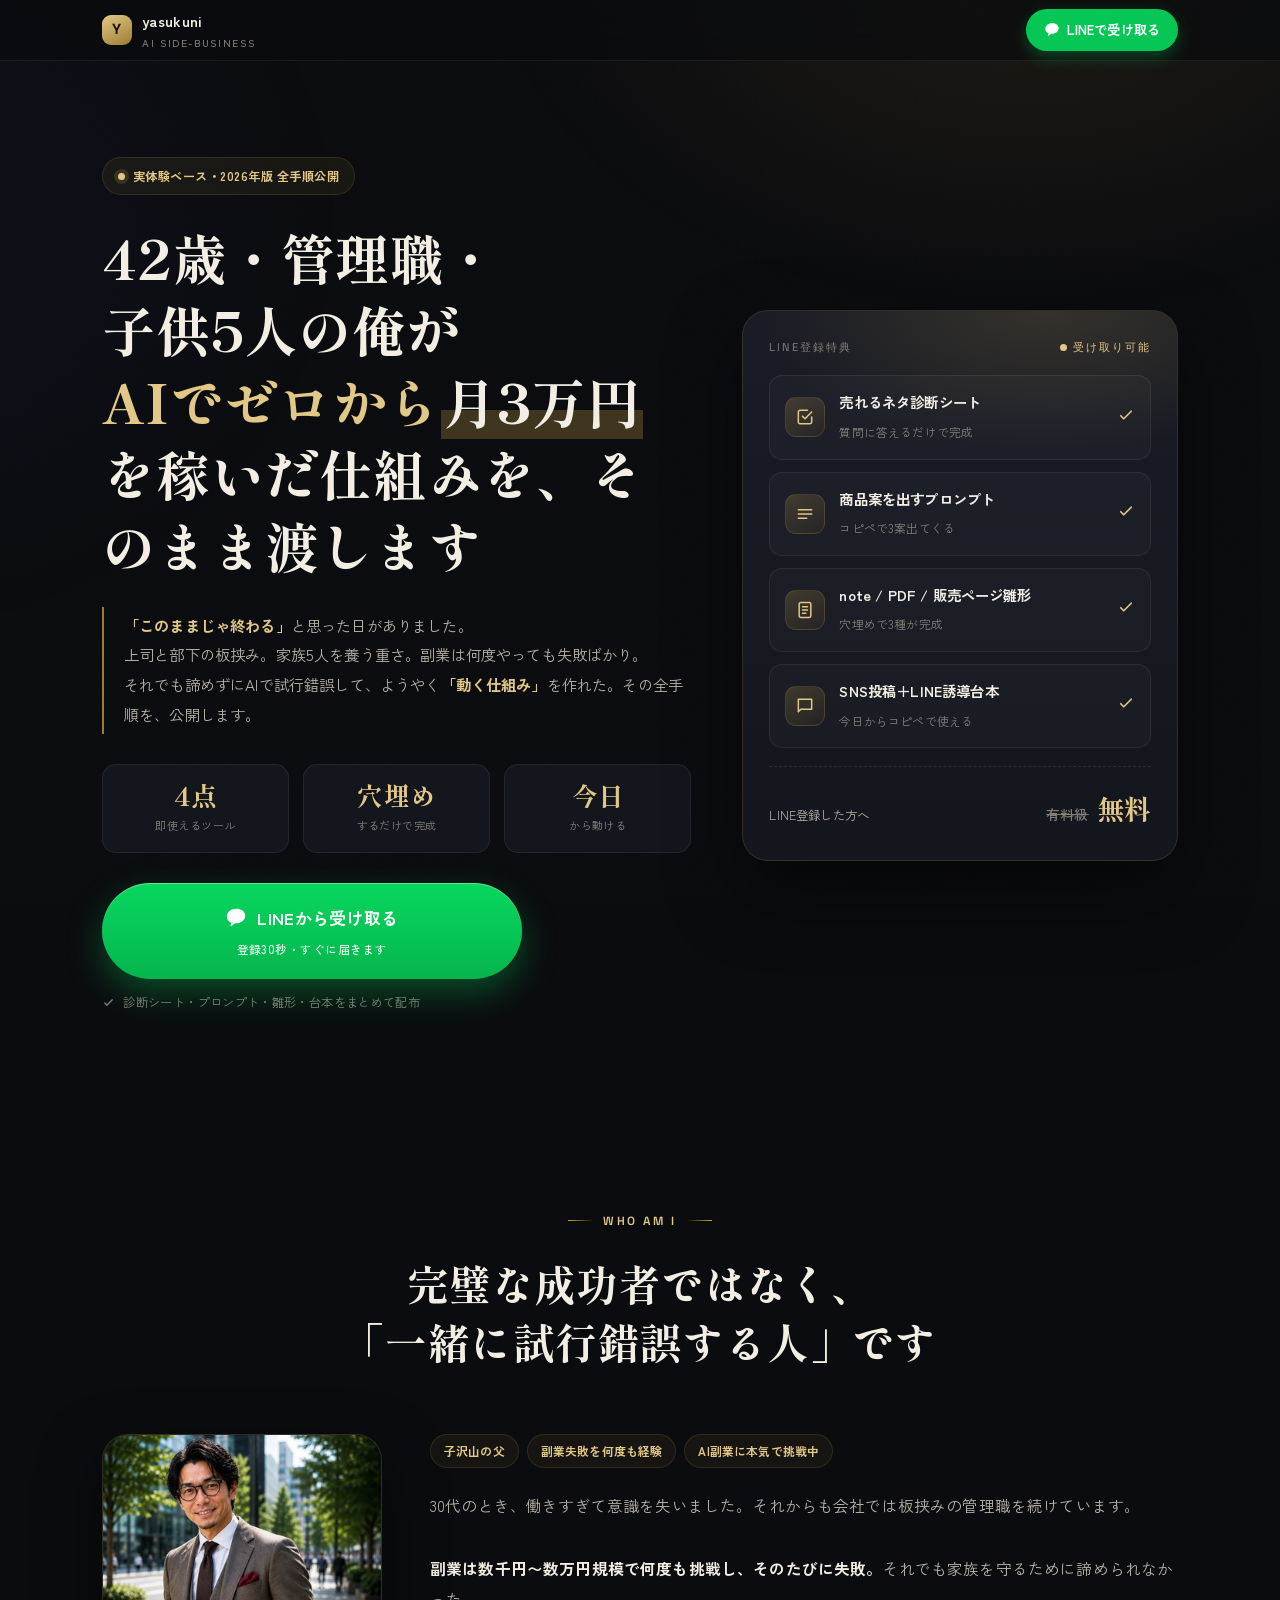
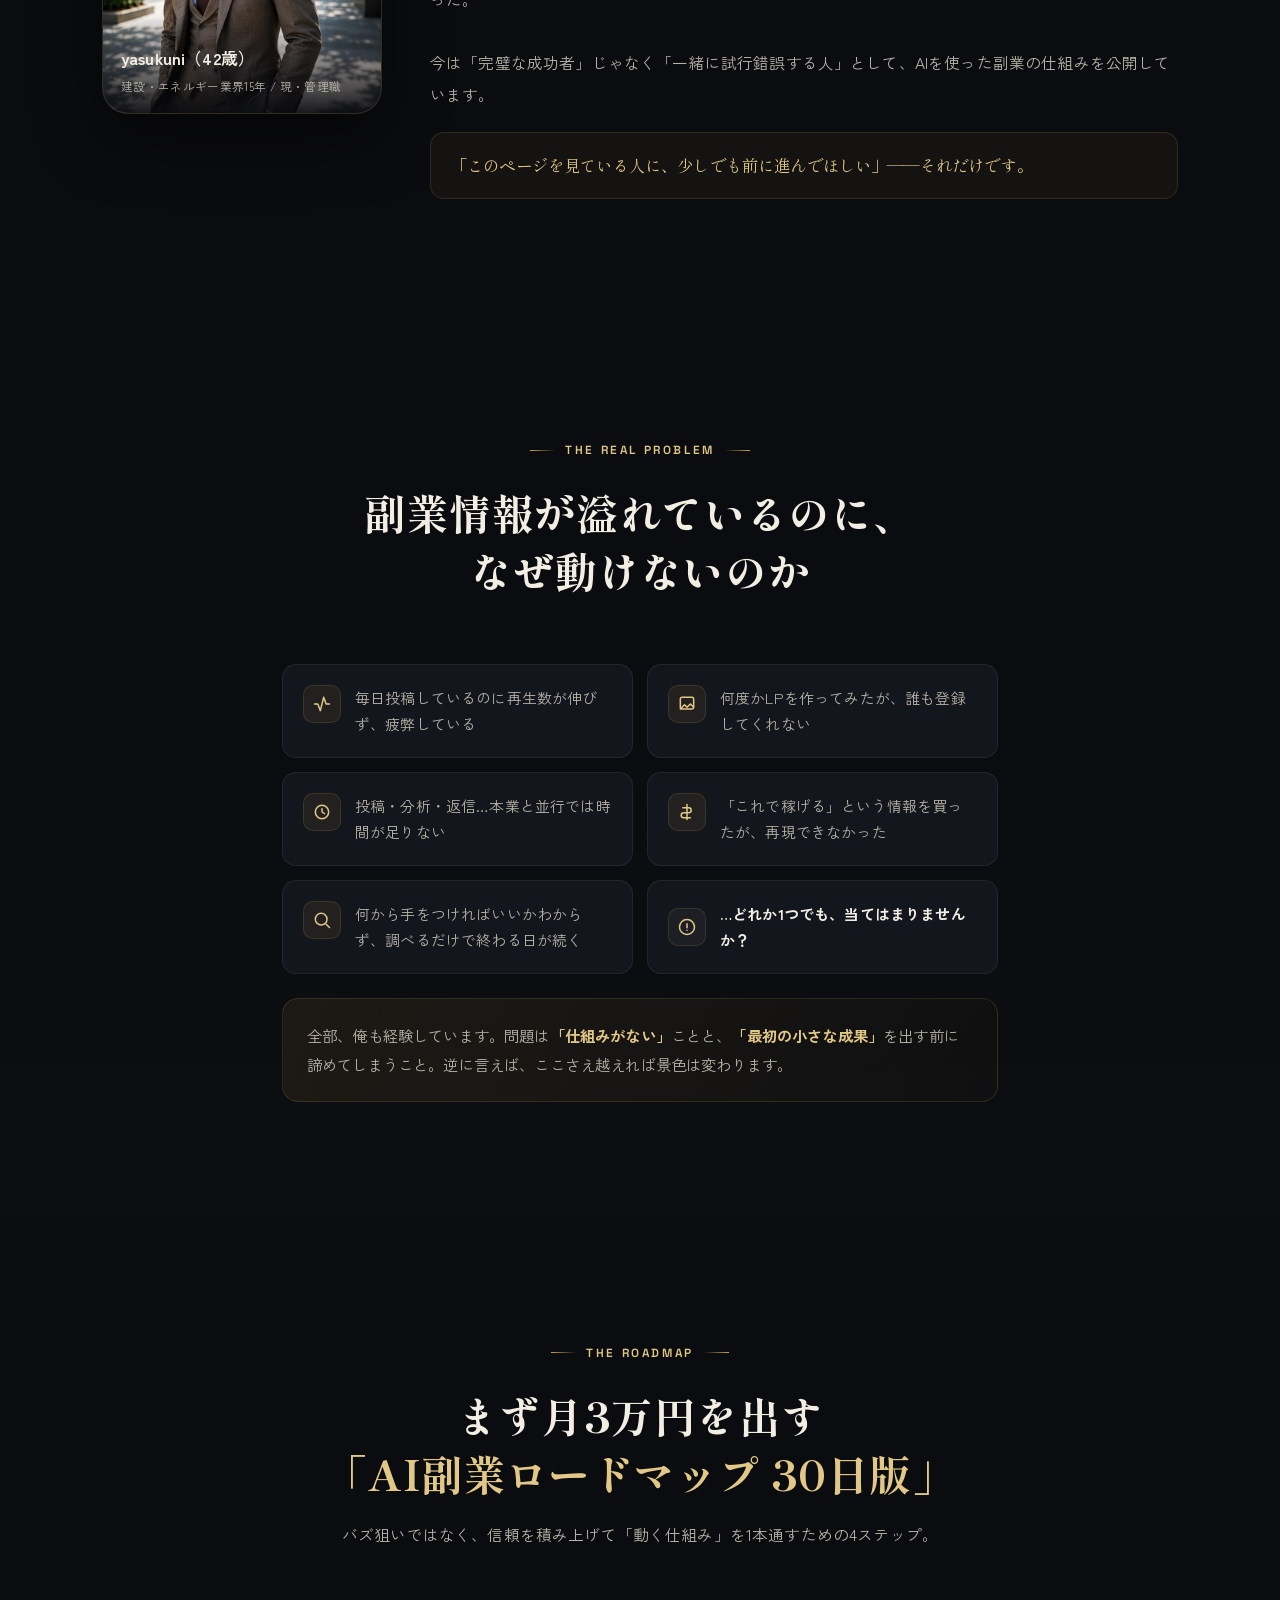
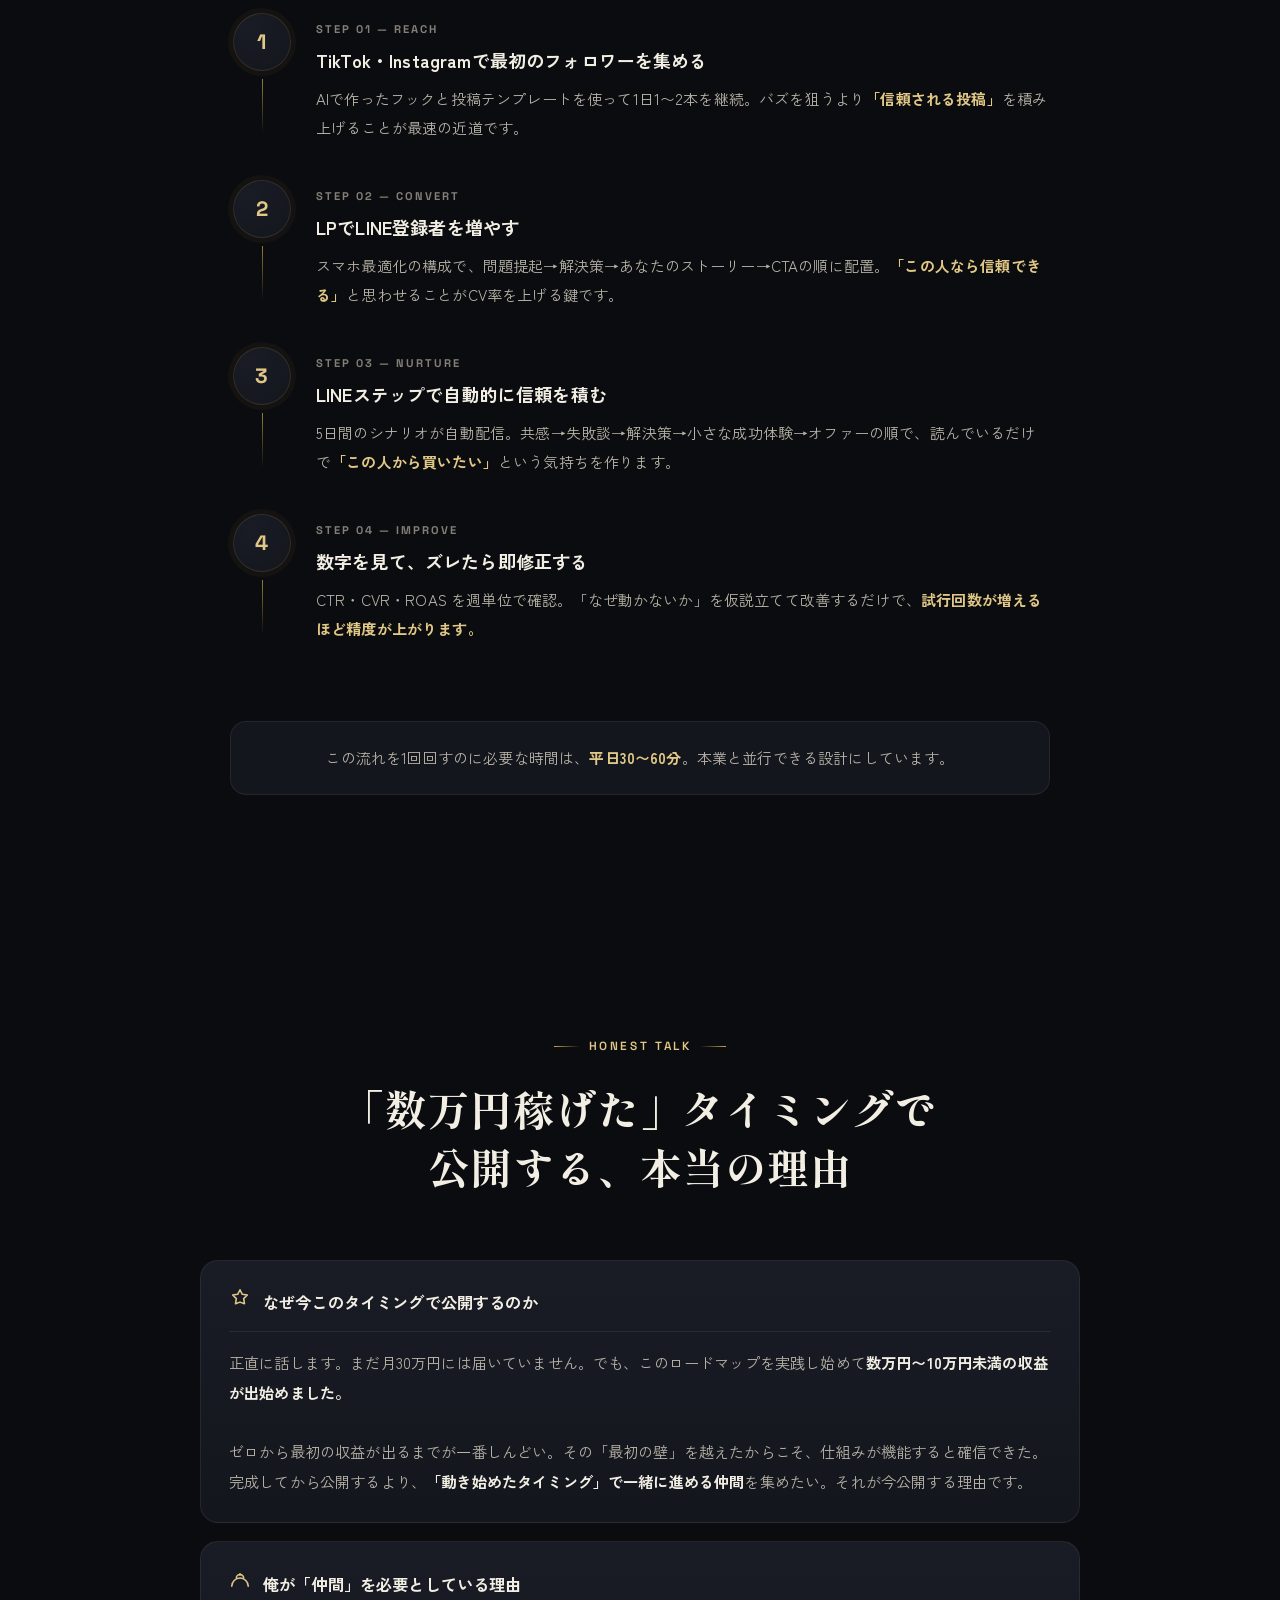
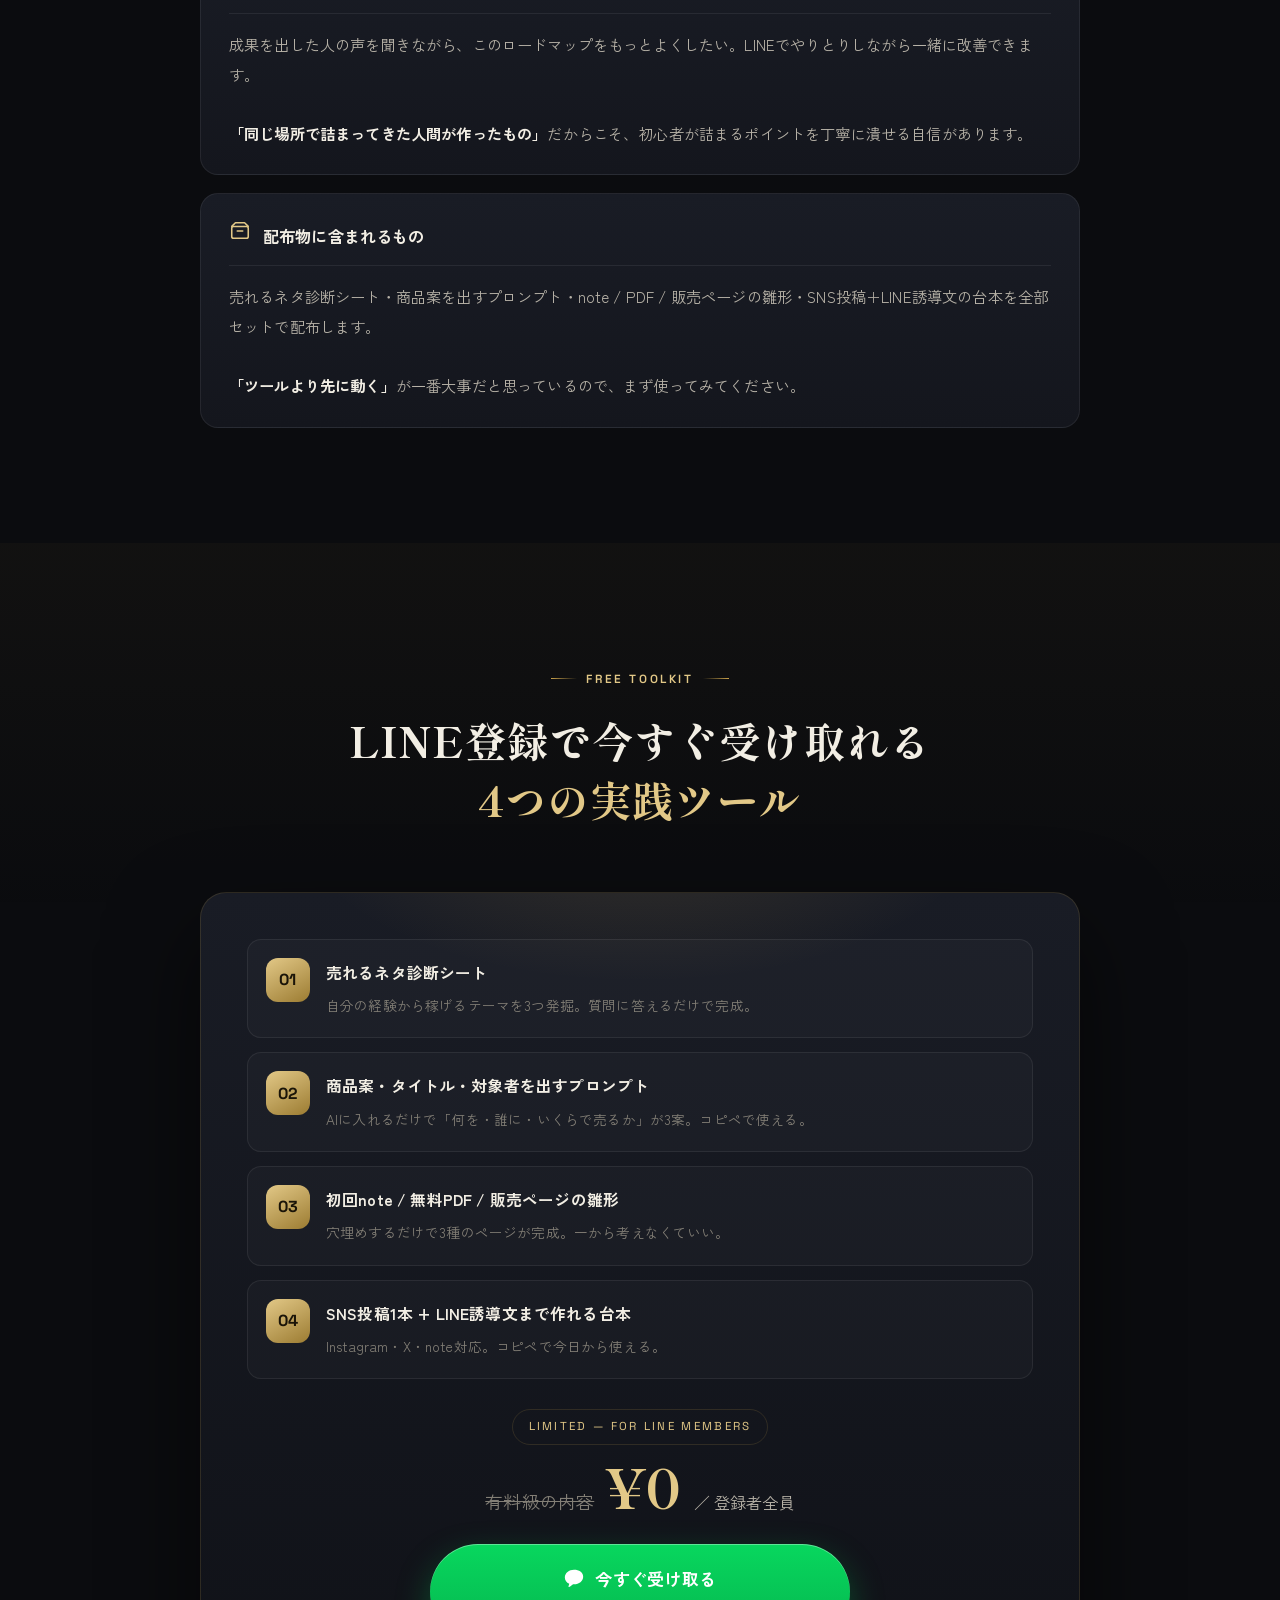
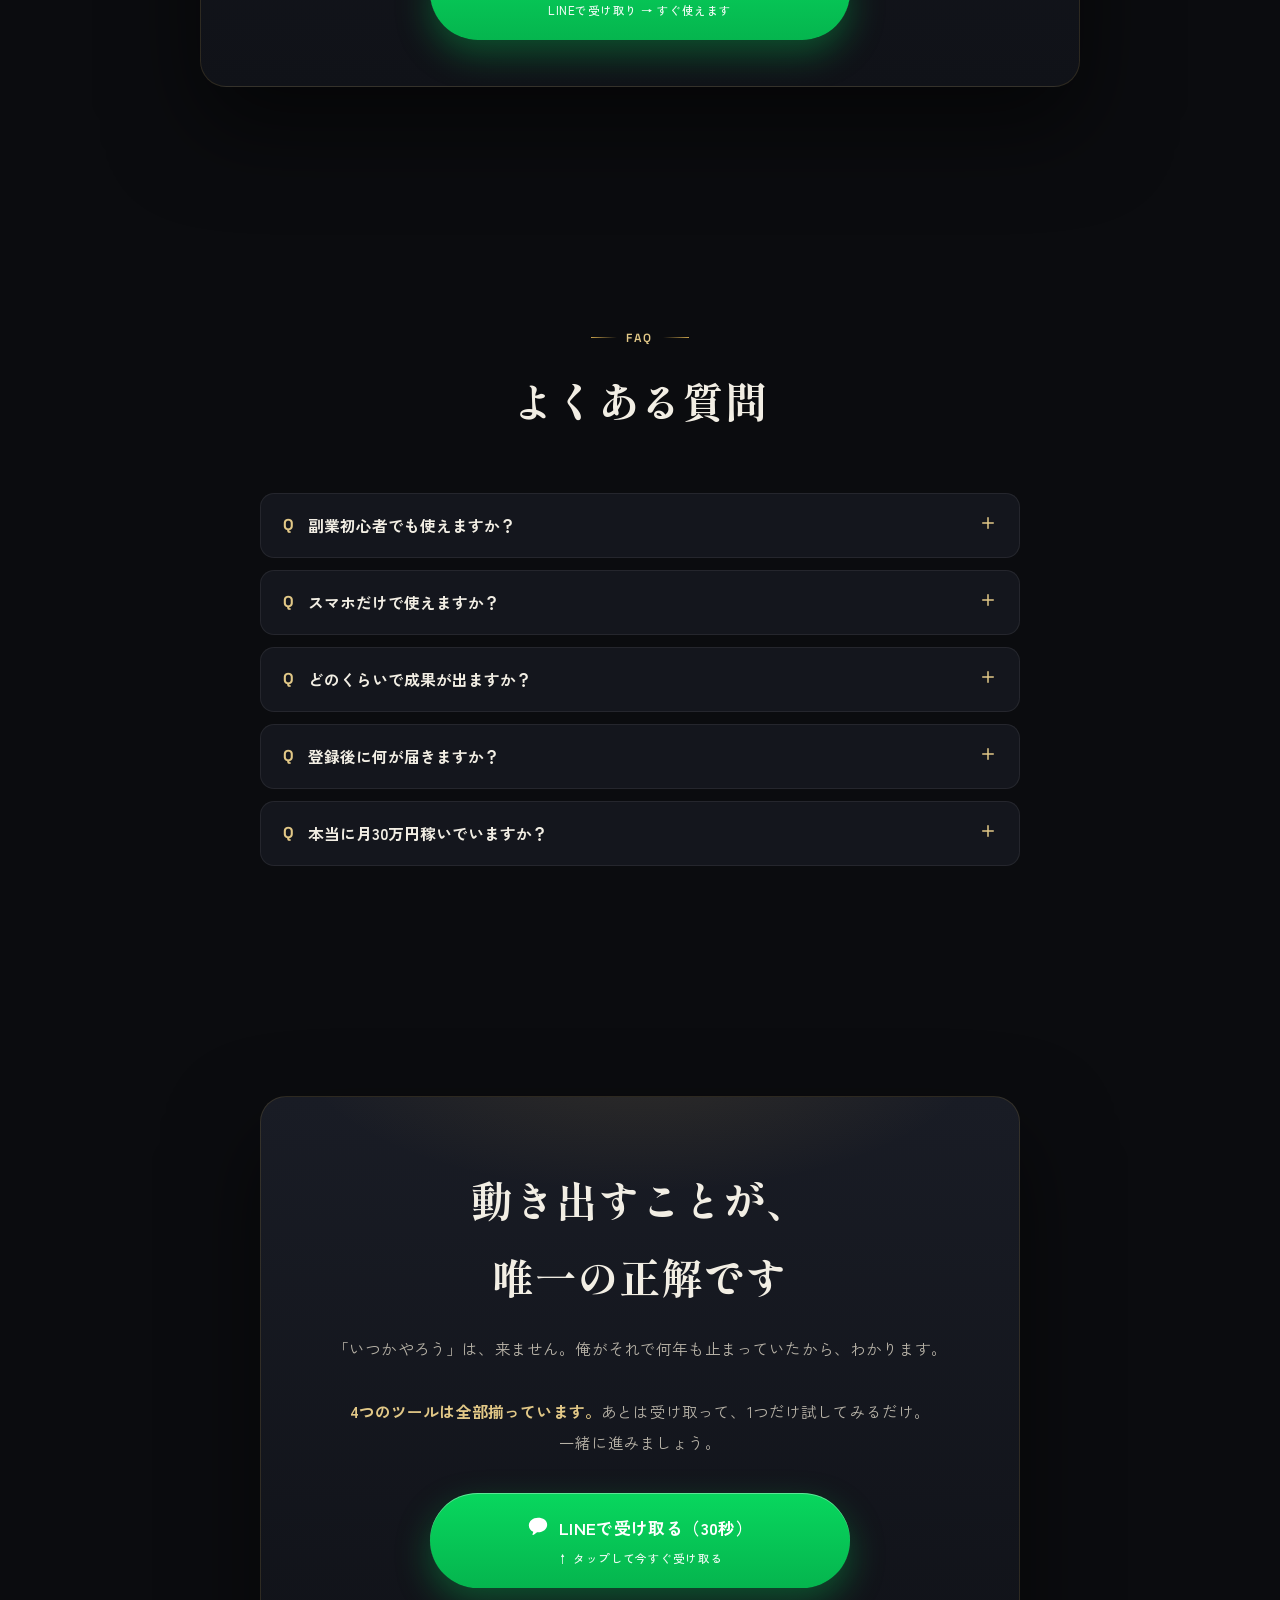
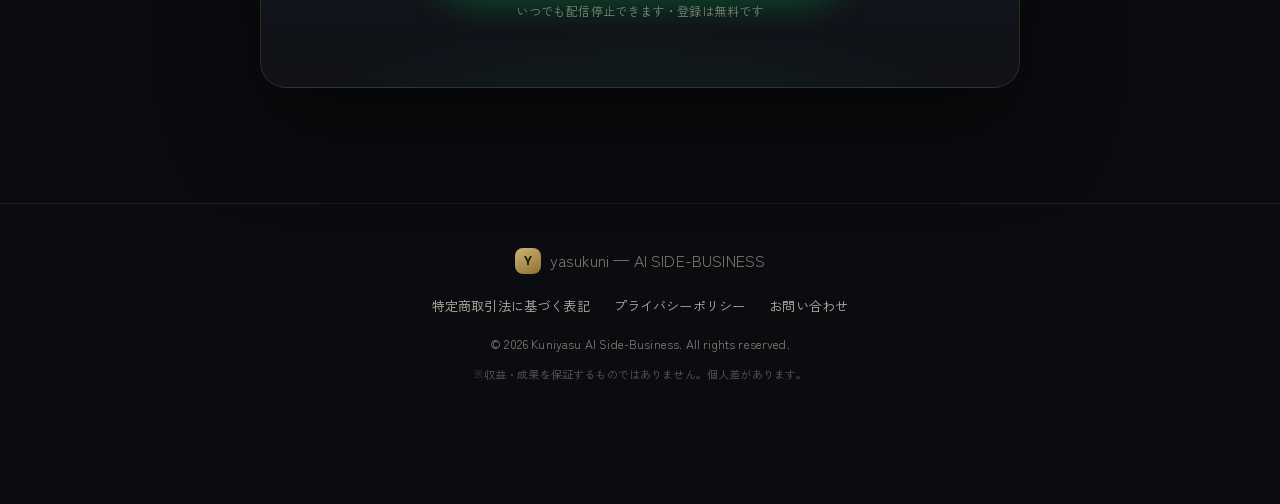
==== commit 2ec87818: "LP全面差し替え（新デザイン版） - index.html を新LP(54KB)に更新 - contact.html / legal.css 追加 - プロフィール画像をassets/にローカル化（G" ====
--- a/index.html
+++ b/index.html
@@ -7,7 +7,6 @@
   <meta name="description" content="管理職・子沢山の父・副業失敗続きの俺が実際に作ったAI副業ロードマップ。月3万円から始める具体的な手順をLINEで配布中。">
 
   <!-- ===== Google Analytics タグ埋め込みスロット ===== -->
-  <!-- GA4計測タグをここに貼り付けてください -->
   <!--
   <script async src="https://www.googletagmanager.com/gtag/js?id=G-XXXXXXXXXX"></script>
   <script>
@@ -38,696 +37,913 @@
   </noscript>
   -->
 
+  <link rel="preconnect" href="https://fonts.googleapis.com">
+  <link rel="preconnect" href="https://fonts.gstatic.com" crossorigin>
+  <link href="https://fonts.googleapis.com/css2?family=Zen+Kaku+Gothic+New:wght@400;500;700;900&family=Shippori+Mincho:wght@600;700;800&family=Space+Grotesk:wght@500;600;700&display=swap" rel="stylesheet">
+
   <style>
-    * { box-sizing: border-box; margin: 0; padding: 0; }
+    *, *::before, *::after { box-sizing: border-box; margin: 0; padding: 0; }
 
     :root {
-      --primary: #FF4757;
-      --primary-dark: #CC3344;
-      --accent: #FFA502;
-      --text-dark: #1a1a2e;
-      --text-mid: #444;
-      --text-light: #777;
-      --bg-light: #f9f9fb;
-      --bg-yellow: #FFFDE7;
-      --border: #e0e0e0;
-      --white: #ffffff;
-      --radius: 12px;
-    }
+      /* ---- Dark luxe palette ---- */
+      --bg:        #0b0c0f;
+      --bg-2:      #101218;
+      --surface:   #14161d;
+      --surface-2: #191c25;
+      --line:      rgba(201,162,75,0.16);
+      --line-soft: rgba(255,255,255,0.07);
+
+      --gold:      #C9A24B;
+      --gold-soft: #E2C887;
+      --gold-deep: #9C7C32;
+
+      --line-green: #06C755;
+
+      --ink:       #F2EEE4;   /* warm off-white */
+      --ink-mid:   #B7B2A7;
+      --ink-dim:   #837F76;
+
+      --maxw: 1120px;
+      --radius: 18px;
+      --radius-lg: 26px;
+      --ease: cubic-bezier(.2,.7,.2,1);
+    }
+
+    html { scroll-behavior: smooth; -webkit-text-size-adjust: 100%; }
 
     body {
-      font-family: 'Hiragino Sans', 'Hiragino Kaku Gothic ProN', 'Noto Sans JP', sans-serif;
-      color: var(--text-dark);
-      background: var(--bg-light);
-      line-height: 1.7;
+      font-family: 'Zen Kaku Gothic New', 'Hiragino Sans', 'Hiragino Kaku Gothic ProN', sans-serif;
+      color: var(--ink);
+      background: var(--bg);
+      line-height: 1.85;
       font-size: 16px;
-    }
-
-    .container {
-      max-width: 480px;
-      margin: 0 auto;
-      padding: 0 16px;
-    }
-
-    section { padding: 40px 0; }
-    section:nth-child(even) { background: var(--white); }
-
-    h2 {
-      font-size: 1.4rem;
+      letter-spacing: 0.01em;
+      overflow-x: hidden;
+      -webkit-font-smoothing: antialiased;
+    }
+
+    /* warm grain + glow background */
+    body::before {
+      content: "";
+      position: fixed; inset: 0;
+      background:
+        radial-gradient(900px 600px at 80% -5%, rgba(201,162,75,0.10), transparent 60%),
+        radial-gradient(800px 700px at -10% 25%, rgba(79,124,255,0.05), transparent 60%);
+      pointer-events: none; z-index: 0;
+    }
+    body::after {
+      content: "";
+      position: fixed; inset: 0;
+      background-image: url("data:image/svg+xml,%3Csvg xmlns='http://www.w3.org/2000/svg' width='160' height='160'%3E%3Cfilter id='n'%3E%3CfeTurbulence type='fractalNoise' baseFrequency='0.8' numOctaves='2'/%3E%3C/filter%3E%3Crect width='100%25' height='100%25' filter='url(%23n)' opacity='0.5'/%3E%3C/svg%3E");
+      opacity: 0.035; pointer-events: none; z-index: 0; mix-blend-mode: overlay;
+    }
+
+    .wrap { position: relative; z-index: 1; }
+    .container { width: 100%; max-width: var(--maxw); margin: 0 auto; padding: 0 22px; }
+    .narrow { max-width: 760px; }
+
+    section { position: relative; padding: clamp(64px, 9vw, 120px) 0; }
+
+    /* ---------- shared type ---------- */
+    .eyebrow {
+      display: inline-flex; align-items: center; gap: 9px;
+      font-family: 'Space Grotesk', sans-serif;
+      font-size: 0.74rem; font-weight: 600; letter-spacing: 0.22em;
+      text-transform: uppercase; color: var(--gold-soft);
+      margin-bottom: 22px;
+    }
+    .eyebrow::before {
+      content: ""; width: 26px; height: 1px;
+      background: linear-gradient(90deg, var(--gold), transparent);
+    }
+    .eyebrow.center { justify-content: center; }
+    .eyebrow.center::after {
+      content: ""; width: 26px; height: 1px;
+      background: linear-gradient(270deg, var(--gold), transparent);
+    }
+
+    h2.title {
+      font-family: 'Shippori Mincho', serif;
       font-weight: 800;
-      line-height: 1.5;
-      margin-bottom: 20px;
-      text-align: center;
-    }
-
-    /* ===== ヘッダー ===== */
-    header {
-      background: linear-gradient(135deg, #1a1a2e 0%, #16213e 100%);
-      padding: 12px 0;
-      text-align: center;
-    }
-    header p { color: #aaa; font-size: 0.8rem; }
-
-    /* ===== ファーストビュー ===== */
-    #hero {
-      background: linear-gradient(160deg, #1a1a2e 0%, #0f3460 60%, #16213e 100%);
-      color: var(--white);
-      padding: 48px 0 56px;
-      text-align: center;
-    }
-    #hero .eyebrow {
-      display: inline-block;
-      background: var(--accent);
-      color: #333;
-      font-size: 0.75rem;
-      font-weight: 700;
-      padding: 4px 14px;
-      border-radius: 20px;
-      margin-bottom: 16px;
-    }
+      font-size: clamp(1.55rem, 4.4vw, 2.6rem);
+      line-height: 1.4; letter-spacing: 0.01em;
+      margin-bottom: 18px;
+      text-wrap: balance;
+    }
+    .section-head { text-align: center; max-width: 720px; margin: 0 auto clamp(40px,6vw,64px); }
+    .section-head p.sub { color: var(--ink-mid); font-size: 0.98rem; }
+
+    .g { color: var(--gold-soft); }
+    em.g { font-style: normal; color: var(--gold-soft); }
+    strong { font-weight: 700; color: var(--ink); }
+
+    /* ---------- CTA buttons ---------- */
+    .cta-group { display: flex; flex-direction: column; align-items: center; gap: 12px; }
+    .line-btn {
+      position: relative;
+      display: inline-flex; flex-direction: column; align-items: center; justify-content: center;
+      width: 100%; max-width: 420px;
+      background: linear-gradient(180deg, #08d75e, #05b54e);
+      color: #fff; text-decoration: none;
+      padding: 19px 30px; border-radius: 999px;
+      font-weight: 700; font-size: 1.06rem; letter-spacing: 0.02em;
+      box-shadow: 0 14px 34px rgba(6,199,85,0.34), inset 0 1px 0 rgba(255,255,255,0.35);
+      transition: transform .25s var(--ease), box-shadow .25s var(--ease);
+      overflow: hidden;
+    }
+    .line-btn .btn-main { display: inline-flex; align-items: center; gap: 10px; }
+    .line-btn small { font-weight: 500; font-size: 0.72rem; opacity: 0.92; margin-top: 5px; letter-spacing: 0.04em; }
+    .line-btn:hover { transform: translateY(-3px); box-shadow: 0 20px 44px rgba(6,199,85,0.46), inset 0 1px 0 rgba(255,255,255,0.4); }
+    .line-btn::after {
+      content: ""; position: absolute; top: 0; left: -60%; width: 45%; height: 100%;
+      background: linear-gradient(100deg, transparent, rgba(255,255,255,0.4), transparent);
+      transform: skewX(-18deg); transition: left .6s var(--ease);
+    }
+    .line-btn:hover::after { left: 130%; }
+    .cta-note { font-size: 0.76rem; color: var(--ink-dim); letter-spacing: 0.03em; }
+    .cta-note svg { vertical-align: -2px; margin-right: 5px; }
+
+    /* ---------- top bar ---------- */
+    .topbar {
+      position: sticky; top: 0; z-index: 50;
+      background: rgba(11,12,15,0.72);
+      backdrop-filter: blur(14px) saturate(140%);
+      border-bottom: 1px solid var(--line-soft);
+    }
+    .topbar-inner { display: flex; align-items: center; justify-content: space-between; height: 60px; }
+    .brand { display: flex; align-items: center; gap: 10px; font-weight: 700; letter-spacing: 0.02em; }
+    .brand .mark {
+      width: 30px; height: 30px; border-radius: 9px; flex-shrink: 0;
+      background: linear-gradient(150deg, var(--gold-soft), var(--gold-deep));
+      display: grid; place-items: center; color: #1a1408;
+      font-family: 'Space Grotesk', sans-serif; font-weight: 700; font-size: 0.92rem;
+    }
+    .brand .brand-txt { font-size: 0.92rem; }
+    .brand .brand-txt span { display: block; font-size: 0.64rem; font-weight: 500; color: var(--ink-dim); letter-spacing: 0.16em; }
+    .topbar .mini-cta {
+      display: inline-flex; align-items: center; gap: 7px; white-space: nowrap;
+      background: var(--line-green); color: #fff; text-decoration: none;
+      font-size: 0.82rem; font-weight: 700; padding: 9px 18px; border-radius: 999px;
+      box-shadow: 0 6px 16px rgba(6,199,85,0.3);
+      transition: transform .2s var(--ease);
+    }
+    .topbar .mini-cta:hover { transform: translateY(-1px); }
+
+    /* ---------- hero ---------- */
+    #hero { padding-top: clamp(52px, 8vw, 96px); padding-bottom: clamp(40px,6vw,72px); }
+    .hero-grid { display: grid; grid-template-columns: 1.15fr 0.85fr; gap: clamp(28px, 4vw, 60px); align-items: center; }
+    .hero-chip {
+      display: inline-flex; align-items: center; gap: 8px;
+      border: 1px solid var(--line); background: rgba(201,162,75,0.07);
+      color: var(--gold-soft); font-size: 0.76rem; font-weight: 700; letter-spacing: 0.04em;
+      padding: 7px 15px; border-radius: 999px; margin-bottom: 26px;
+    }
+    .hero-chip .dot { width: 7px; height: 7px; border-radius: 50%; background: var(--gold-soft); box-shadow: 0 0 0 4px rgba(201,162,75,0.18); }
     #hero h1 {
-      font-size: 1.6rem;
-      font-weight: 900;
-      line-height: 1.45;
-      margin-bottom: 16px;
-      text-shadow: 0 2px 8px rgba(0,0,0,0.3);
-    }
-    #hero h1 em {
-      color: var(--accent);
-      font-style: normal;
-    }
-    #hero .hero-story {
-      background: rgba(255,255,255,0.07);
-      border: 1px solid rgba(255,255,255,0.15);
-      border-radius: 10px;
-      padding: 14px 16px;
-      margin-bottom: 20px;
-      text-align: left;
-      font-size: 0.88rem;
-      color: #ddd;
-      line-height: 1.8;
-    }
-    #hero .hero-story strong { color: var(--accent); }
-    #hero .lead {
-      font-size: 0.92rem;
-      color: #bbb;
-      margin-bottom: 28px;
-      padding: 0 4px;
-    }
-    .hero-numbers {
-      display: flex;
-      justify-content: center;
-      gap: 20px;
-      margin-bottom: 28px;
-    }
-    .hero-numbers .num-item { text-align: center; }
-    .hero-numbers .num { font-size: 1.8rem; font-weight: 900; color: var(--accent); }
-    .hero-numbers .label { font-size: 0.68rem; color: #aaa; }
-
-    /* ===== CTAボタン ===== */
-    .line-btn {
-      display: block;
-      width: 100%;
-      max-width: 360px;
-      margin: 0 auto;
-      background: #06C755;
-      color: var(--white);
-      font-size: 1.05rem;
+      font-family: 'Shippori Mincho', serif;
       font-weight: 800;
-      padding: 18px 24px;
-      border-radius: 50px;
-      text-decoration: none;
-      text-align: center;
-      box-shadow: 0 6px 20px rgba(6, 199, 85, 0.4);
-      transition: transform 0.2s;
-    }
-    .line-btn:hover { transform: translateY(-2px); }
-    .line-btn small {
-      display: block;
-      font-size: 0.7rem;
-      font-weight: 400;
-      opacity: 0.9;
-      margin-top: 4px;
-    }
-    .line-icon { margin-right: 8px; font-size: 1.1rem; }
-
-    .cta-sub { text-align: center; font-size: 0.75rem; color: #aaa; margin-top: 10px; }
-
-    /* ===== 自己紹介セクション ===== */
-    #profile {
-      background: var(--white);
-      border-top: 3px solid var(--accent);
-    }
-    .profile-box {
-      background: var(--bg-light);
-      border-radius: var(--radius);
-      padding: 20px 16px;
-    }
-    .profile-header {
-      display: flex;
-      align-items: center;
-      gap: 14px;
-      margin-bottom: 16px;
-    }
-    .profile-avatar {
-      width: 60px;
-      height: 60px;
-      border-radius: 50%;
-      background: linear-gradient(135deg, #FF4757, #FFA502);
-      display: flex;
-      align-items: center;
-      justify-content: center;
-      font-size: 1.8rem;
-      flex-shrink: 0;
-    }
-    .profile-name { font-size: 1.05rem; font-weight: 800; }
-    .profile-name span { font-size: 0.75rem; font-weight: 400; color: var(--text-light); display: block; margin-top: 2px; }
-    .profile-tags {
-      display: flex;
-      flex-wrap: wrap;
-      gap: 6px;
-      margin-bottom: 14px;
-    }
+      font-size: clamp(1.85rem, 5.4vw, 3.35rem);
+      line-height: 1.34; letter-spacing: 0.005em;
+      margin-bottom: 26px; text-wrap: balance;
+    }
+    #hero h1 .underline {
+      background: linear-gradient(transparent 62%, rgba(201,162,75,0.28) 62%);
+      padding: 0 2px;
+    }
+    .hero-story {
+      position: relative;
+      border-left: 2px solid var(--gold-deep);
+      padding: 4px 0 4px 20px; margin-bottom: 30px;
+      color: var(--ink-mid); font-size: 0.96rem; line-height: 1.95;
+    }
+    .hero-story strong { color: var(--gold-soft); font-weight: 700; }
+    .hero-numbers { display: flex; gap: 14px; margin: 30px 0; flex-wrap: wrap; }
+    .num-item {
+      flex: 1; min-width: 96px;
+      background: var(--surface); border: 1px solid var(--line-soft);
+      border-radius: 14px; padding: 16px 14px; text-align: center;
+    }
+    .num-item .num { font-family: 'Shippori Mincho', serif; font-size: 1.6rem; font-weight: 800; color: var(--gold-soft); line-height: 1.1; }
+    .num-item .label { font-size: 0.7rem; color: var(--ink-dim); margin-top: 6px; letter-spacing: 0.04em; }
+    #hero .cta-group { align-items: flex-start; }
+    #hero .line-btn { align-self: stretch; }
+
+    /* hero visual card */
+    .hero-visual { position: relative; }
+    .hero-card {
+      position: relative;
+      background: linear-gradient(180deg, var(--surface-2), var(--surface));
+      border: 1px solid var(--line); border-radius: var(--radius-lg);
+      padding: 26px; overflow: hidden;
+      box-shadow: 0 30px 70px rgba(0,0,0,0.5);
+    }
+    .hero-card::before {
+      content: ""; position: absolute; inset: 0;
+      background: radial-gradient(420px 200px at 70% 0%, rgba(201,162,75,0.16), transparent 70%);
+      pointer-events: none;
+    }
+    .hero-card .label-row { display: flex; align-items: center; justify-content: space-between; margin-bottom: 18px; position: relative; }
+    .hero-card .label-row span { font-family: 'Space Grotesk', sans-serif; font-size: 0.7rem; letter-spacing: 0.18em; color: var(--ink-dim); text-transform: uppercase; }
+    .hero-card .label-row .live { display: inline-flex; align-items: center; gap: 6px; color: var(--gold-soft); }
+    .hero-card .label-row .live .pulse { width: 7px; height: 7px; border-radius: 50%; background: var(--gold-soft); animation: pulse 1.8s infinite; }
+    @keyframes pulse { 0%,100%{ box-shadow:0 0 0 0 rgba(201,162,75,0.5);} 50%{ box-shadow:0 0 0 6px rgba(201,162,75,0);} }
+    .toolset { display: flex; flex-direction: column; gap: 12px; position: relative; }
+    .tool-row {
+      display: flex; align-items: center; gap: 14px;
+      background: rgba(255,255,255,0.025); border: 1px solid var(--line-soft);
+      border-radius: 13px; padding: 13px 15px;
+    }
+    .tool-row .ico {
+      width: 40px; height: 40px; border-radius: 11px; flex-shrink: 0;
+      background: linear-gradient(150deg, rgba(201,162,75,0.22), rgba(201,162,75,0.05));
+      border: 1px solid var(--line);
+      display: grid; place-items: center; color: var(--gold-soft);
+    }
+    .tool-row .t-txt b { display: block; font-size: 0.9rem; font-weight: 700; }
+    .tool-row .t-txt small { font-size: 0.74rem; color: var(--ink-dim); }
+    .tool-row .t-check { margin-left: auto; color: var(--gold-soft); flex-shrink: 0; }
+    .hero-card .price-strip {
+      margin-top: 18px; padding-top: 16px; border-top: 1px dashed var(--line);
+      display: flex; align-items: baseline; justify-content: space-between; position: relative;
+    }
+    .hero-card .price-strip .lbl { font-size: 0.78rem; color: var(--ink-mid); }
+    .hero-card .price-strip .val { font-family: 'Shippori Mincho', serif; font-size: 1.7rem; font-weight: 800; color: var(--gold-soft); }
+    .hero-card .price-strip .val s { font-family: 'Zen Kaku Gothic New',sans-serif; font-size: 0.85rem; color: var(--ink-dim); font-weight: 500; margin-right: 8px; }
+
+    /* ---------- generic surface card ---------- */
+    .card {
+      background: linear-gradient(180deg, var(--surface-2), var(--surface));
+      border: 1px solid var(--line-soft); border-radius: var(--radius);
+    }
+
+    /* ---------- profile ---------- */
+    .profile-wrap { display: grid; grid-template-columns: 280px 1fr; gap: clamp(24px,4vw,48px); align-items: start; }
+    .profile-portrait {
+      position: relative; border-radius: var(--radius-lg); overflow: hidden;
+      border: 1px solid var(--line); background: var(--surface);
+      box-shadow: 0 24px 60px rgba(0,0,0,0.5);
+    }
+    .profile-portrait img { display: block; width: 100%; aspect-ratio: 1/1; object-fit: cover; }
+    .profile-portrait .name-plate {
+      position: absolute; left: 0; right: 0; bottom: 0;
+      padding: 28px 18px 16px; background: linear-gradient(transparent, rgba(8,9,12,0.92));
+    }
+    .profile-portrait .name-plate b { font-size: 1.05rem; font-weight: 700; }
+    .profile-portrait .name-plate span { display: block; font-size: 0.72rem; color: var(--ink-mid); margin-top: 2px; letter-spacing: 0.03em; }
+    .profile-tags { display: flex; flex-wrap: wrap; gap: 8px; margin: 0 0 22px; }
     .profile-tag {
-      background: #fff3f3;
-      color: var(--primary);
-      border: 1px solid #ffcdd2;
-      font-size: 0.72rem;
-      font-weight: 700;
-      padding: 3px 10px;
-      border-radius: 20px;
-    }
-    .profile-body { font-size: 0.87rem; color: var(--text-mid); line-height: 1.8; }
-    .profile-body strong { color: var(--text-dark); }
-
-    /* ===== 問題提起セクション ===== */
-    #problem { background: var(--bg-light); }
-    .problem-list { list-style: none; padding: 0; }
-    .problem-list li {
-      display: flex;
-      align-items: flex-start;
-      gap: 10px;
-      padding: 13px 0;
-      border-bottom: 1px solid var(--border);
-      font-size: 0.92rem;
-    }
-    .problem-list li:last-child { border-bottom: none; }
-    .problem-list .icon { font-size: 1.1rem; flex-shrink: 0; margin-top: 3px; }
+      font-size: 0.74rem; font-weight: 700; color: var(--gold-soft);
+      border: 1px solid var(--line); background: rgba(201,162,75,0.06);
+      padding: 5px 13px; border-radius: 999px;
+    }
+    .profile-body { color: var(--ink-mid); font-size: 0.98rem; line-height: 2; }
+    .profile-body strong { color: var(--ink); }
+    .profile-quote {
+      margin-top: 22px; padding: 18px 20px; border-radius: 14px;
+      background: rgba(201,162,75,0.05); border: 1px solid var(--line);
+      font-family: 'Shippori Mincho', serif; font-size: 1.02rem; color: var(--gold-soft); line-height: 1.8;
+    }
+
+    /* ---------- problem ---------- */
+    #problem { background: linear-gradient(180deg, transparent, rgba(255,255,255,0.012)); }
+    .problem-grid { display: grid; grid-template-columns: repeat(2,1fr); gap: 14px; }
+    .problem-item {
+      display: flex; gap: 14px; align-items: flex-start;
+      padding: 20px; border-radius: 14px;
+      background: var(--surface); border: 1px solid var(--line-soft);
+      transition: border-color .3s var(--ease), transform .3s var(--ease);
+    }
+    .problem-item:hover { border-color: var(--line); transform: translateY(-2px); }
+    .problem-item .p-ico {
+      width: 38px; height: 38px; border-radius: 10px; flex-shrink: 0;
+      display: grid; place-items: center; color: var(--gold-soft);
+      background: rgba(201,162,75,0.08); border: 1px solid var(--line);
+    }
+    .problem-item p { font-size: 0.93rem; color: var(--ink-mid); line-height: 1.75; }
     .problem-note {
-      margin-top: 20px;
-      background: #fff3f3;
-      border-left: 3px solid var(--primary);
-      border-radius: 0 8px 8px 0;
-      padding: 12px 14px;
-      font-size: 0.87rem;
-      color: var(--text-mid);
-    }
-
-    /* ===== 解決策セクション ===== */
-    #solution { background: var(--bg-yellow); }
-    .solution-steps { padding: 0; list-style: none; }
-    .solution-steps li {
-      display: flex;
-      align-items: flex-start;
-      gap: 16px;
-      padding: 20px 0;
-      border-bottom: 1px dashed var(--border);
-    }
-    .solution-steps li:last-child { border-bottom: none; }
+      grid-column: 1 / -1;
+      margin-top: 10px; padding: 22px 24px; border-radius: 16px;
+      background: linear-gradient(120deg, rgba(201,162,75,0.09), rgba(201,162,75,0.02));
+      border: 1px solid var(--line);
+      font-size: 0.96rem; color: var(--ink-mid); line-height: 1.9;
+    }
+    .problem-note strong { color: var(--gold-soft); }
+
+    /* ---------- solution roadmap ---------- */
+    .roadmap { position: relative; max-width: 820px; margin: 0 auto; }
+    .step {
+      position: relative; display: grid; grid-template-columns: 64px 1fr; gap: 22px;
+      padding: 0 0 38px;
+    }
+    .step:last-child { padding-bottom: 0; }
+    .step-rail { position: relative; display: flex; flex-direction: column; align-items: center; }
     .step-num {
-      flex-shrink: 0;
-      width: 40px; height: 40px;
-      background: var(--primary);
-      color: var(--white);
-      border-radius: 50%;
-      display: flex;
-      align-items: center;
-      justify-content: center;
-      font-weight: 900;
-      font-size: 1.1rem;
-    }
-    .step-text h3 { font-size: 1rem; font-weight: 700; margin-bottom: 4px; }
-    .step-text p { font-size: 0.84rem; color: var(--text-mid); }
-
-    /* ===== 正直な話セクション ===== */
-    #honest { background: var(--white); }
-    .honest-cards { display: flex; flex-direction: column; gap: 16px; }
-    .honest-card {
-      background: var(--bg-light);
-      border-left: 4px solid var(--primary);
-      border-radius: 0 var(--radius) var(--radius) 0;
-      padding: 16px;
-    }
-    .honest-card .card-title {
-      font-size: 1rem;
-      font-weight: 700;
-      color: var(--primary);
-      margin-bottom: 10px;
-      padding-bottom: 8px;
-      border-bottom: 1px solid rgba(255,71,87,0.15);
-    }
-    .honest-card .card-body { font-size: 0.85rem; color: var(--text-mid); line-height: 1.8; }
-
-    /* ===== 特典・オファー内容 ===== */
-    #offer { background: #1a1a2e; color: var(--white); }
-    #offer h2 { color: var(--accent); }
-    .offer-list { list-style: none; padding: 0; }
+      width: 58px; height: 58px; border-radius: 50%; flex-shrink: 0;
+      display: grid; place-items: center;
+      font-family: 'Space Grotesk', sans-serif; font-weight: 700; font-size: 1.3rem;
+      color: var(--gold-soft);
+      background: radial-gradient(circle at 30% 25%, var(--surface-2), var(--surface));
+      border: 1px solid var(--line);
+      box-shadow: 0 0 0 5px rgba(201,162,75,0.05);
+    }
+    .step:not(:last-child) .step-rail::after {
+      content: ""; flex: 1; width: 1px; margin: 8px 0;
+      background: linear-gradient(var(--gold-deep), transparent);
+    }
+    .step-body { padding-top: 6px; }
+    .step-body h3 { font-size: 1.12rem; font-weight: 700; margin-bottom: 8px; }
+    .step-body h3 .kana { font-family:'Space Grotesk',sans-serif; font-size:0.7rem; letter-spacing:0.18em; color: var(--ink-dim); display:block; margin-bottom: 4px; text-transform: uppercase; }
+    .step-body p { color: var(--ink-mid); font-size: 0.94rem; line-height: 1.9; }
+    .step-body p strong { color: var(--gold-soft); }
+    .solution-foot {
+      max-width: 820px; margin: 40px auto 0; text-align: center;
+      padding: 22px; border-radius: 16px; border: 1px solid var(--line-soft);
+      background: var(--surface); color: var(--ink-mid); font-size: 0.94rem;
+    }
+    .solution-foot strong { color: var(--gold-soft); }
+
+    /* ---------- honest ---------- */
+    .honest-grid { display: grid; gap: 18px; max-width: 880px; margin: 0 auto; }
+    .honest-card { padding: 26px 28px; }
+    .honest-card .h-head { display: flex; align-items: center; gap: 12px; margin-bottom: 16px; padding-bottom: 14px; border-bottom: 1px solid var(--line-soft); }
+    .honest-card .h-head .h-ico { color: var(--gold-soft); flex-shrink: 0; }
+    .honest-card .h-head b { font-size: 1.02rem; font-weight: 700; }
+    .honest-card .h-body { color: var(--ink-mid); font-size: 0.95rem; line-height: 1.95; }
+    .honest-card .h-body strong { color: var(--ink); }
+
+    /* ---------- offer ---------- */
+    #offer { background: linear-gradient(180deg, rgba(201,162,75,0.04), transparent 30%); }
+    .offer-shell {
+      max-width: 880px; margin: 0 auto;
+      background: linear-gradient(180deg, var(--surface-2), var(--bg-2));
+      border: 1px solid var(--line); border-radius: var(--radius-lg);
+      padding: clamp(28px,4vw,46px); position: relative; overflow: hidden;
+      box-shadow: 0 40px 90px rgba(0,0,0,0.55);
+    }
+    .offer-shell::before {
+      content: ""; position: absolute; inset: 0;
+      background: radial-gradient(500px 240px at 50% -10%, rgba(201,162,75,0.16), transparent 70%);
+      pointer-events: none;
+    }
+    .offer-list { list-style: none; display: grid; gap: 14px; position: relative; }
     .offer-list li {
-      display: flex;
-      align-items: flex-start;
-      gap: 10px;
-      padding: 14px 0;
-      border-bottom: 1px solid rgba(255,255,255,0.1);
-      font-size: 0.88rem;
-    }
-    .offer-list li:last-child { border-bottom: none; }
-    .offer-list .check { color: #00e676; font-size: 1.1rem; flex-shrink: 0; }
-    .offer-free {
-      text-align: center;
-      margin: 24px 0 0;
-    }
-    .offer-free .free-label {
-      display: inline-block;
-      background: var(--primary);
-      color: var(--white);
-      font-size: 0.8rem;
-      font-weight: 700;
-      padding: 6px 20px;
-      border-radius: 20px;
-      margin-bottom: 4px;
-    }
-    .offer-free .current {
-      font-size: 2rem;
-      font-weight: 900;
-      color: var(--accent);
-      display: block;
-    }
-
-    /* ===== FAQ ===== */
-    #faq { background: var(--bg-light); }
-    .faq-item { margin-bottom: 16px; }
+      display: grid; grid-template-columns: 44px 1fr; gap: 16px; align-items: start;
+      padding: 18px; border-radius: 14px;
+      background: rgba(255,255,255,0.022); border: 1px solid var(--line-soft);
+    }
+    .offer-list .o-num {
+      width: 44px; height: 44px; border-radius: 12px;
+      display: grid; place-items: center;
+      font-family: 'Space Grotesk', sans-serif; font-weight: 700; color: #1a1408;
+      background: linear-gradient(150deg, var(--gold-soft), var(--gold-deep));
+    }
+    .offer-list .o-txt b { font-size: 0.98rem; font-weight: 700; display: block; margin-bottom: 3px; }
+    .offer-list .o-txt span { font-size: 0.85rem; color: var(--ink-dim); line-height: 1.7; }
+    .offer-price { text-align: center; margin: 30px 0 26px; position: relative; }
+    .offer-price .free-label {
+      display: inline-block; font-family:'Space Grotesk',sans-serif; font-size: 0.72rem; letter-spacing: 0.2em;
+      color: var(--gold-soft); border: 1px solid var(--line); border-radius: 999px;
+      padding: 6px 16px; margin-bottom: 14px; text-transform: uppercase;
+    }
+    .offer-price .price { display: flex; align-items: baseline; justify-content: center; gap: 12px; }
+    .offer-price .price s { color: var(--ink-dim); font-size: 1.1rem; }
+    .offer-price .price .free { font-family:'Shippori Mincho',serif; font-size: clamp(2.4rem,7vw,3.4rem); font-weight: 800; color: var(--gold-soft); line-height: 1; }
+    .offer-price .price .yen { font-size: 1rem; color: var(--ink-mid); }
+
+    /* ---------- faq ---------- */
+    .faq-list { max-width: 760px; margin: 0 auto; display: flex; flex-direction: column; gap: 12px; }
+    .faq-item { border: 1px solid var(--line-soft); border-radius: 14px; background: var(--surface); overflow: hidden; transition: border-color .3s var(--ease); }
+    .faq-item.open { border-color: var(--line); }
     .faq-q {
-      background: var(--white);
-      padding: 14px 16px;
-      border-radius: var(--radius) var(--radius) 0 0;
-      font-weight: 700;
-      font-size: 0.9rem;
-      border-left: 4px solid var(--primary);
-    }
-    .faq-q::before { content: "Q. "; color: var(--primary); }
-    .faq-a {
-      background: #fff9f9;
-      padding: 14px 16px;
-      border-radius: 0 0 var(--radius) var(--radius);
-      font-size: 0.85rem;
-      color: var(--text-mid);
-      border: 1px solid var(--border);
-      border-top: none;
-    }
-    .faq-a::before { content: "A. "; color: var(--accent); font-weight: 700; }
-
-    /* ===== 最終CTA ===== */
-    #final-cta {
-      background: linear-gradient(135deg, #1a1a2e 0%, #0f3460 100%);
-      color: var(--white);
-      text-align: center;
-      padding: 50px 0;
-    }
-    #final-cta h2 { color: var(--white); font-size: 1.25rem; margin-bottom: 12px; }
-    #final-cta .final-msg {
-      font-size: 0.88rem;
-      color: #bbb;
-      margin-bottom: 28px;
-      line-height: 1.9;
-      padding: 0 4px;
-    }
-    #final-cta .final-msg strong { color: var(--accent); }
-
-    /* ===== フッター ===== */
-    footer {
-      background: #111;
-      color: #aaa;
-      text-align: center;
-      padding: 24px 16px;
-      font-size: 0.75rem;
-    }
-    footer a { color: #aaa; text-decoration: underline; }
-    .footer-links { display: flex; justify-content: center; gap: 16px; margin-bottom: 12px; flex-wrap: wrap; }
-
-    /* ===== ユーティリティ ===== */
-    .highlight { color: var(--primary); font-weight: 700; }
-    .accent { color: var(--accent); font-weight: 700; }
-    .text-center { text-align: center; }
-    .mt-20 { margin-top: 20px; }
-    .badge {
-      display: inline-block;
-      background: var(--primary);
-      color: var(--white);
-      font-size: 0.7rem;
-      font-weight: 700;
-      padding: 2px 10px;
-      border-radius: 4px;
-      margin-bottom: 12px;
+      width: 100%; text-align: left; cursor: pointer; background: none; border: none;
+      color: var(--ink); font-family: inherit; font-size: 0.98rem; font-weight: 700;
+      padding: 20px 22px; display: flex; align-items: center; gap: 14px;
+    }
+    .faq-q .q-mark { font-family:'Space Grotesk',sans-serif; color: var(--gold-soft); flex-shrink: 0; }
+    .faq-q .q-toggle { margin-left: auto; flex-shrink: 0; color: var(--gold-soft); transition: transform .3s var(--ease); }
+    .faq-item.open .q-toggle { transform: rotate(45deg); }
+    .faq-a { max-height: 0; overflow: hidden; transition: max-height .4s var(--ease); }
+    .faq-a-inner { padding: 0 22px 22px; color: var(--ink-mid); font-size: 0.92rem; line-height: 1.95; }
+
+    /* ---------- final cta ---------- */
+    #final-cta { text-align: center; }
+    .final-shell {
+      max-width: 760px; margin: 0 auto;
+      background: linear-gradient(180deg, var(--surface-2), var(--bg-2));
+      border: 1px solid var(--line); border-radius: var(--radius-lg);
+      padding: clamp(38px,6vw,64px) clamp(24px,4vw,48px); position: relative; overflow: hidden;
+      box-shadow: 0 40px 90px rgba(0,0,0,0.5);
+    }
+    .final-shell::before {
+      content:""; position:absolute; inset:0;
+      background: radial-gradient(600px 260px at 50% 120%, rgba(6,199,85,0.12), transparent 70%),
+                  radial-gradient(500px 220px at 50% -10%, rgba(201,162,75,0.14), transparent 70%);
+      pointer-events:none;
+    }
+    .final-shell h2 { font-family:'Shippori Mincho',serif; font-size: clamp(1.7rem,5vw,2.6rem); font-weight: 800; margin-bottom: 18px; position: relative; }
+    .final-shell .final-msg { color: var(--ink-mid); font-size: 0.98rem; line-height: 2; margin-bottom: 34px; position: relative; }
+    .final-shell .final-msg strong { color: var(--gold-soft); }
+    .final-shell .cta-group { position: relative; }
+
+    /* ---------- footer ---------- */
+    footer { border-top: 1px solid var(--line-soft); padding: 40px 0 120px; color: var(--ink-dim); }
+    .footer-inner { text-align: center; }
+    .footer-brand { display:inline-flex; align-items:center; gap:9px; margin-bottom: 18px; opacity: 0.9; }
+    .footer-brand .mark { width: 26px; height: 26px; border-radius: 8px; background: linear-gradient(150deg, var(--gold-soft), var(--gold-deep)); display:grid; place-items:center; color:#1a1408; font-family:'Space Grotesk',sans-serif; font-weight:700; font-size:0.8rem; }
+    .footer-links { display: flex; justify-content: center; flex-wrap: wrap; gap: 10px 24px; margin-bottom: 16px; font-size: 0.82rem; }
+    .footer-links a { color: var(--ink-mid); text-decoration: none; transition: color .2s; }
+    .footer-links a:hover { color: var(--gold-soft); }
+    footer p { font-size: 0.76rem; line-height: 1.8; }
+    footer .disclaimer { margin-top: 8px; font-size: 0.7rem; color: #555; }
+
+    /* ---------- sticky mobile cta ---------- */
+    .sticky-cta {
+      position: fixed; left: 0; right: 0; bottom: 0; z-index: 60;
+      padding: 12px 16px calc(12px + env(safe-area-inset-bottom));
+      background: linear-gradient(transparent, rgba(11,12,15,0.96) 22%);
+      transform: translateY(110%); transition: transform .4s var(--ease);
+      display: none;
+    }
+    .sticky-cta.show { transform: translateY(0); }
+    .sticky-cta a {
+      display: flex; align-items: center; justify-content: center; gap: 9px;
+      background: linear-gradient(180deg, #08d75e, #05b54e); color: #fff; text-decoration: none;
+      font-weight: 700; font-size: 1rem; padding: 15px; border-radius: 999px;
+      box-shadow: 0 -2px 24px rgba(6,199,85,0.4), inset 0 1px 0 rgba(255,255,255,0.35);
+    }
+
+    /* ---------- scroll reveal (only hide when JS+IO confirmed) ---------- */
+    html.io .reveal { opacity: 0; transform: translateY(26px); transition: opacity .8s var(--ease), transform .8s var(--ease); }
+    html.io .reveal.in { opacity: 1; transform: none; }
+    @media (prefers-reduced-motion: reduce) {
+      html.io .reveal { opacity: 1; transform: none; transition: none; }
+      html { scroll-behavior: auto; }
+    }
+
+    /* ---------- responsive ---------- */
+    @media (max-width: 900px) {
+      .hero-grid { grid-template-columns: 1fr; }
+      .hero-visual { order: -1; }
+      .hero-card { max-width: 460px; margin: 0 auto; }
+      #hero .cta-group, #hero .line-btn { align-self: stretch; }
+      .profile-wrap { grid-template-columns: 1fr; }
+      .profile-portrait { max-width: 280px; }
+    }
+    @media (max-width: 620px) {
+      .container { padding: 0 18px; }
+      .problem-grid { grid-template-columns: 1fr; }
+      .hero-numbers { gap: 10px; }
+      .num-item { min-width: 0; padding: 13px 8px; }
+      .sticky-cta { display: block; }
+      .topbar .mini-cta .mini-txt { display: none; }
+      .topbar .mini-cta { padding: 9px 12px; }
+      .step { grid-template-columns: 50px 1fr; gap: 16px; }
+      .step-num { width: 48px; height: 48px; font-size: 1.1rem; }
+      footer { padding-bottom: 110px; }
     }
   </style>
 </head>
 <body>
-
-<!-- ヘッダー -->
-<header>
-  <div class="container">
-    <p>📢 LINE登録で全テンプレートをまとめて受け取れます</p>
-  </div>
-</header>
-
-<!-- ===== ファーストビュー ===== -->
-<section id="hero">
-  <div class="container">
-    <span class="eyebrow">🔥 実体験ベース・2026年版 全手順公開</span>
-    <h1>
-      42歳・管理職・子供5人の俺が<br>
-      <em>AIでゼロから</em>月3万円を<br>
-      稼いだ仕組みを<br>
-      そのまま渡します
-    </h1>
-    <div class="hero-story">
-      <strong>「このままじゃ終わる」</strong>と思った日があります。<br>
-      上司と部下の板挟み。家族5人を養う重さ。<br>
-      副業は何度やっても失敗ばかり。<br><br>
-      それでも諦めずにAIで試行錯誤して、<br>
-      ようやく<strong>「動く仕組み」</strong>を作れた。<br>
-      その全手順を、公開します。
-    </div>
-    <p class="lead">
-      AI副業で収益化するための4つの実践ツールを<br>
-      丸ごとセットでLINEから受け取れます
-    </p>
-    <div class="hero-numbers">
-      <div class="num-item">
-        <div class="num">4つ</div>
-        <div class="label">実践ツール</div>
-      </div>
-      <div class="num-item">
-        <div class="num">7日間</div>
-        <div class="label">LINEステップ配信</div>
-      </div>
-      <div class="num-item">
-        <div class="num">30日</div>
-        <div class="label">実践ロードマップ</div>
-      </div>
-    </div>
-    <a href="https://lin.ee/x0MJVcC" class="line-btn" id="cta-hero"
-       onclick="trackConversion('hero_cta')">
-      <span class="line-icon">💬</span>LINEから受け取る
-      <small>登録30秒・すぐに届きます</small>
-    </a>
-  </div>
-</section>
-
-<!-- ===== 自己紹介 ===== -->
-<section id="profile">
-  <div class="container">
-    <div class="badge">はじめまして</div>
-    <div class="profile-box">
-      <div class="profile-header">
-        <img src="https://lh3.googleusercontent.com/d/1bB0084_OBsIVFBmepx93wFS6qtAqfKQ3" class="profile-avatar" alt="yasukuni" style="object-fit:cover;">
-        <div>
-          <div class="profile-name">
-            yasukuni（42歳）
-            <span>建設・エネルギー業界15年 / 現・管理職</span>
-          </div>
-        </div>
-      </div>
-      <div class="profile-tags">
-        <span class="profile-tag">子沢山の父</span>
-        <span class="profile-tag">副業失敗を何度も経験</span>
-        <span class="profile-tag">AI副業に本気で挑戦中</span>
-      </div>
-      <div class="profile-body">
-        30代のとき、働きすぎて意識を失いました。<br>
-        それからも会社では板挟みの管理職を続けています。<br><br>
-        <strong>副業は数千円〜数万円規模で何度も挑戦し、そのたびに失敗。</strong><br>
-        それでも家族を守るために諦められなかった。<br><br>
-        今は「完璧な成功者」じゃなく「一緒に試行錯誤する人」として、
-        AIを使った副業の仕組みを公開しています。<br>
-        このページを見ている人に、少しでも前に進んでほしいから。
-      </div>
-    </div>
-  </div>
-</section>
-
-<!-- ===== 問題提起 ===== -->
-<section id="problem">
-  <div class="container">
-    <div class="badge">あなたに聞きたい</div>
-    <h2>副業情報が溢れているのに<br>なぜ動けないのか</h2>
-    <ul class="problem-list">
-      <li>
-        <span class="icon">😰</span>
-        <span>毎日投稿しているのに再生数が伸びず、疲弊している</span>
-      </li>
-      <li>
-        <span class="icon">🤯</span>
-        <span>何度かLPを作ってみたが、誰も登録してくれない</span>
-      </li>
-      <li>
-        <span class="icon">😩</span>
-        <span>投稿・分析・返信…本業と並行では時間が足りない</span>
-      </li>
-      <li>
-        <span class="icon">💸</span>
-        <span>「これで稼げる」という情報を買ったが、再現できなかった</span>
-      </li>
-      <li>
-        <span class="icon">🔍</span>
-        <span>何から手をつければいいかわからず、調べるだけで終わる日が続く</span>
-      </li>
-    </ul>
-    <div class="problem-note">
-      全部、俺も経験しています。<br>
-      問題は<span class="highlight">「仕組みがない」</span>ことと、
-      <span class="highlight">「最初の小さな成果」</span>を出す前に諦めてしまうことです。
-    </div>
-  </div>
-</section>
-
-<!-- ===== 解決策 ===== -->
-<section id="solution">
-  <div class="container">
-    <div class="badge">解決策</div>
-    <h2>まず月3万円を出す<br>「AI副業ロードマップ30日版」</h2>
-    <ol class="solution-steps">
-      <li>
-        <div class="step-num">1</div>
-        <div class="step-text">
-          <h3>TikTok・Instagramで最初のフォロワーを集める</h3>
-          <p>AIで作ったフックと投稿テンプレートを使って1日1〜2本を継続。バズを狙うより<strong>「信頼される投稿」</strong>を積み上げることが最速の近道です。</p>
-        </div>
-      </li>
-      <li>
-        <div class="step-num">2</div>
-        <div class="step-text">
-          <h3>LPでLINE登録者を増やす</h3>
-          <p>スマホ最適化の1カラム構成で、問題提起→解決策→あなたのストーリー→CTAの順に配置。「この人なら信頼できる」と思わせることがCV率を上げる鍵です。</p>
-        </div>
-      </li>
-      <li>
-        <div class="step-num">3</div>
-        <div class="step-text">
-          <h3>LINEステップで自動的に信頼を積む</h3>
-          <p>7日間のシナリオが自動配信。共感→失敗談→解決策→小さな成功体験→オファーの順で、読んでいるだけで「この人から買いたい」という気持ちを作ります。</p>
-        </div>
-      </li>
-      <li>
-        <div class="step-num">4</div>
-        <div class="step-text">
-          <h3>数字を見て、ズレたら即修正する</h3>
-          <p>CTR・CVR・ROAS を週単位で確認。「なぜ動かないか」を仮説立てて改善するだけで、試行回数が増えるほど精度が上がります。</p>
-        </div>
-      </li>
-    </ol>
-    <p class="text-center mt-20" style="font-size:0.85rem;color:var(--text-mid);">
-      この流れを1回回すのに必要な時間は、<span class="highlight">平日30〜60分</span>。<br>本業と並行できる設計にしています。
-    </p>
-  </div>
-</section>
-
-<!-- ===== 正直な話 ===== -->
-<section id="honest">
-  <div class="container">
-    <div class="badge">正直に話します</div>
-    <h2>「数万円稼げた」タイミングで<br>公開する本当の理由</h2>
-    <div class="honest-cards">
-      <div class="honest-card">
-        <div class="card-title">📌 なぜ今このタイミングで公開するのか</div>
-        <div class="card-body">
-          正直に話します。まだ月30万円には届いていません。<br><br>
-          でも、このロードマップを実践し始めて、
-          <strong>数万円〜10万円未満の収益が出始めました。</strong><br><br>
-          ゼロから最初の収益が出るまでが一番しんどい。<br>
-          その「最初の壁」を越えたからこそ、仕組みが機能すると確信できた。<br><br>
-          完成してから公開するより、<strong>「動き始めたタイミング」で一緒に進める仲間</strong>を集めたい。それが今公開する理由です。
-        </div>
-      </div>
-      <div class="honest-card">
-        <div class="card-title">🤝 俺が「仲間」を必要としている理由</div>
-        <div class="card-body">
-          成果を出した人の声を聞きながら、このロードマップをもっとよくしたい。<br><br>
-          LINEでやりとりしながら一緒に改善できます。
-          「同じ場所で詰まってきた人間が作ったもの」だからこそ、
-          初心者が詰まるポイントを丁寧に潰せる自信があります。
-        </div>
-      </div>
-      <div class="honest-card">
-        <div class="card-title">✅ 配布物に含まれるもの</div>
-        <div class="card-body">
-          売れるネタ診断シート・商品案プロンプト・note雛形集・
-          SNS+LINE台本の4つの実践ツールを全部セットで配布します。<br><br>
-          「ツールより先に動く」が一番大事だと思っているので、
-          まず使ってみてください。
-        </div>
-      </div>
-    </div>
-  </div>
-</section>
-
-<!-- ===== 特典・オファー内容 ===== -->
-<section id="offer">
-  <div class="container">
-    <div class="badge" style="background:var(--accent);color:#333;">LINE登録特典の内容</div>
-    <h2>LINE登録で受け取れる<br>4つの実践ツール</h2>
-    <ul class="offer-list">
-      <li>
-        <span class="check">✅</span>
-        <span><strong>売れるネタ診断シート</strong>（自分の経験から「稼げるテーマ」を3つ発掘する3STEPワークシート）</span>
-      </li>
-      <li>
-        <span class="check">✅</span>
-        <span><strong>商品案・タイトル・対象者プロンプト</strong>（AIに投げるだけで商品案を一気に出す）</span>
-      </li>
-      <li>
-        <span class="check">✅</span>
-        <span><strong>note・無料PDF・販売ページ雛形集</strong>（書き始めるのを止めない3パターンの型）</span>
-      </li>
-      <li>
-        <span class="check">✅</span>
-        <span><strong>SNS+LINE誘導文台本</strong>（TikTok・Instagramからの集客動線をそのまま使える）</span>
-      </li>
-    </ul>
-    <div style="margin-top:24px;">
-      <a href="https://lin.ee/x0MJVcC" class="line-btn" id="cta-offer"
-         onclick="trackConversion('offer_cta')">
-        <span class="line-icon">💬</span>今すぐ受け取る
-        <small>LINEで受け取り → すぐ使えます</small>
+<template id="__bundler_thumbnail">
+  <svg xmlns="http://www.w3.org/2000/svg" viewBox="0 0 100 100">
+    <rect width="100" height="100" fill="#0b0c0f"/>
+    <text x="50" y="46" font-family="serif" font-size="34" font-weight="800" fill="#C9A24B" text-anchor="middle">AI</text>
+    <rect x="34" y="58" width="32" height="6" rx="3" fill="#06C755"/>
+  </svg>
+</template>
+<div class="wrap">
+
+  <!-- ===== top bar ===== -->
+  <header class="topbar">
+    <div class="container topbar-inner">
+      <div class="brand">
+        <div class="mark">Y</div>
+        <div class="brand-txt">yasukuni<span>AI SIDE-BUSINESS</span></div>
+      </div>
+      <a href="https://lin.ee/x0MJVcC" class="mini-cta" onclick="trackConversion('topbar_cta')">
+        <svg width="16" height="16" viewBox="0 0 24 24" fill="currentColor"><path d="M12 2C6.5 2 2 5.7 2 10.3c0 2.9 1.9 5.5 4.8 7-.2.7-.7 2.5-.8 2.9 0 0-.1.4.2.5.2.1.4 0 .4 0 .5-.1 3.2-2.1 4.4-3 .3 0 .7.1 1 .1 5.5 0 10-3.7 10-8.3S17.5 2 12 2z"/></svg>
+        <span class="mini-txt">LINEで受け取る</span>
       </a>
     </div>
-  </div>
-</section>
-
-<!-- ===== よくある質問 ===== -->
-<section id="faq">
-  <div class="container">
-    <h2>よくある質問</h2>
-    <div class="faq-item">
-      <div class="faq-q">副業初心者でも使えますか？</div>
-      <div class="faq-a">はい。俺自身が初心者目線で作っています。テンプレートをコピーして使うだけでOK。難しい専門知識は必要ありません。</div>
+  </header>
+
+  <!-- ===== hero ===== -->
+  <section id="hero">
+    <div class="container">
+      <div class="hero-grid">
+        <div class="hero-left reveal">
+          <div class="hero-chip"><span class="dot"></span>実体験ベース・2026年版 全手順公開</div>
+          <h1>
+            42歳・管理職・子供5人の俺が<br>
+            <em class="g">AIでゼロから</em><span class="underline">月3万円</span>を稼いだ仕組みを、そのまま渡します
+          </h1>
+          <div class="hero-story">
+            <strong>「このままじゃ終わる」</strong>と思った日がありました。<br>
+            上司と部下の板挟み。家族5人を養う重さ。副業は何度やっても失敗ばかり。<br>
+            それでも諦めずにAIで試行錯誤して、ようやく<strong>「動く仕組み」</strong>を作れた。その全手順を、公開します。
+          </div>
+          <div class="hero-numbers">
+            <div class="num-item"><div class="num">4点</div><div class="label">即使えるツール</div></div>
+            <div class="num-item"><div class="num">穴埋め</div><div class="label">するだけで完成</div></div>
+            <div class="num-item"><div class="num">今日</div><div class="label">から動ける</div></div>
+          </div>
+          <div class="cta-group">
+            <a href="https://lin.ee/x0MJVcC" class="line-btn" id="cta-hero" onclick="trackConversion('hero_cta')">
+              <span class="btn-main">
+                <svg width="22" height="22" viewBox="0 0 24 24" fill="currentColor"><path d="M12 2C6.5 2 2 5.7 2 10.3c0 2.9 1.9 5.5 4.8 7-.2.7-.7 2.5-.8 2.9 0 0-.1.4.2.5.2.1.4 0 .4 0 .5-.1 3.2-2.1 4.4-3 .3 0 .7.1 1 .1 5.5 0 10-3.7 10-8.3S17.5 2 12 2z"/></svg>
+                LINEから受け取る
+              </span>
+              <small>登録30秒・すぐに届きます</small>
+            </a>
+            <p class="cta-note">
+              <svg width="13" height="13" viewBox="0 0 24 24" fill="none" stroke="currentColor" stroke-width="2.4"><path d="M5 13l4 4L19 7" stroke-linecap="round" stroke-linejoin="round"/></svg>
+              診断シート・プロンプト・雛形・台本をまとめて配布
+            </p>
+          </div>
+        </div>
+
+        <div class="hero-visual reveal">
+          <div class="hero-card">
+            <div class="label-row">
+              <span>LINE登録特典</span>
+              <span class="live"><span class="pulse"></span>受け取り可能</span>
+            </div>
+            <div class="toolset">
+              <div class="tool-row">
+                <div class="ico"><svg width="20" height="20" viewBox="0 0 24 24" fill="none" stroke="currentColor" stroke-width="1.8"><path d="M9 11l3 3 8-8" stroke-linecap="round" stroke-linejoin="round"/><path d="M20 12v6a2 2 0 01-2 2H6a2 2 0 01-2-2V6a2 2 0 012-2h9" stroke-linecap="round"/></svg></div>
+                <div class="t-txt"><b>売れるネタ診断シート</b><small>質問に答えるだけで完成</small></div>
+                <span class="t-check"><svg width="18" height="18" viewBox="0 0 24 24" fill="none" stroke="currentColor" stroke-width="2.2"><path d="M5 13l4 4L19 7" stroke-linecap="round" stroke-linejoin="round"/></svg></span>
+              </div>
+              <div class="tool-row">
+                <div class="ico"><svg width="20" height="20" viewBox="0 0 24 24" fill="none" stroke="currentColor" stroke-width="1.8"><path d="M4 7h16M4 12h16M4 17h10" stroke-linecap="round"/></svg></div>
+                <div class="t-txt"><b>商品案を出すプロンプト</b><small>コピペで3案出てくる</small></div>
+                <span class="t-check"><svg width="18" height="18" viewBox="0 0 24 24" fill="none" stroke="currentColor" stroke-width="2.2"><path d="M5 13l4 4L19 7" stroke-linecap="round" stroke-linejoin="round"/></svg></span>
+              </div>
+              <div class="tool-row">
+                <div class="ico"><svg width="20" height="20" viewBox="0 0 24 24" fill="none" stroke="currentColor" stroke-width="1.8"><rect x="5" y="3" width="14" height="18" rx="2"/><path d="M9 8h6M9 12h6M9 16h4" stroke-linecap="round"/></svg></div>
+                <div class="t-txt"><b>note / PDF / 販売ページ雛形</b><small>穴埋めで3種が完成</small></div>
+                <span class="t-check"><svg width="18" height="18" viewBox="0 0 24 24" fill="none" stroke="currentColor" stroke-width="2.2"><path d="M5 13l4 4L19 7" stroke-linecap="round" stroke-linejoin="round"/></svg></span>
+              </div>
+              <div class="tool-row">
+                <div class="ico"><svg width="20" height="20" viewBox="0 0 24 24" fill="none" stroke="currentColor" stroke-width="1.8"><path d="M4 4h16v12H7l-3 3V4z" stroke-linecap="round" stroke-linejoin="round"/></svg></div>
+                <div class="t-txt"><b>SNS投稿＋LINE誘導台本</b><small>今日からコピペで使える</small></div>
+                <span class="t-check"><svg width="18" height="18" viewBox="0 0 24 24" fill="none" stroke="currentColor" stroke-width="2.2"><path d="M5 13l4 4L19 7" stroke-linecap="round" stroke-linejoin="round"/></svg></span>
+              </div>
+            </div>
+            <div class="price-strip">
+              <span class="lbl">LINE登録した方へ</span>
+              <span class="val"><s>有料級</s>無料</span>
+            </div>
+          </div>
+        </div>
+      </div>
     </div>
-    <div class="faq-item">
-      <div class="faq-q">スマホだけで使えますか？</div>
-      <div class="faq-a">4つの実践ツールはスマホでもPCでも使えます。コピー＆貼り付けで動くので、スマホだけでも完結します。</div>
+  </section>
+
+  <!-- ===== profile ===== -->
+  <section id="profile">
+    <div class="container">
+      <div class="section-head reveal">
+        <div class="eyebrow center">Who am I</div>
+        <h2 class="title">完璧な成功者ではなく、<br>「一緒に試行錯誤する人」です</h2>
+      </div>
+      <div class="profile-wrap reveal">
+        <div class="profile-portrait">
+          <img src="assets/yasukuni-profile.jpg" alt="yasukuni" style="display:block;width:100%;aspect-ratio:1/1;object-fit:cover;object-position:50% 22%;">
+          <div class="name-plate">
+            <b>yasukuni（42歳）</b>
+            <span>建設・エネルギー業界15年 / 現・管理職</span>
+          </div>
+        </div>
+        <div class="profile-info">
+          <div class="profile-tags">
+            <span class="profile-tag">子沢山の父</span>
+            <span class="profile-tag">副業失敗を何度も経験</span>
+            <span class="profile-tag">AI副業に本気で挑戦中</span>
+          </div>
+          <div class="profile-body">
+            30代のとき、働きすぎて意識を失いました。それからも会社では板挟みの管理職を続けています。<br><br>
+            <strong>副業は数千円〜数万円規模で何度も挑戦し、そのたびに失敗。</strong>それでも家族を守るために諦められなかった。<br><br>
+            今は「完璧な成功者」じゃなく「一緒に試行錯誤する人」として、AIを使った副業の仕組みを公開しています。
+          </div>
+          <div class="profile-quote">「このページを見ている人に、少しでも前に進んでほしい」——それだけです。</div>
+        </div>
+      </div>
     </div>
-    <div class="faq-item">
-      <div class="faq-q">どのくらいで成果が出ますか？</div>
-      <div class="faq-a">正直、個人差が大きいです。最初の1ヶ月は仕組みを整えることに集中してください。「月3万円の最初の成果」を出せるかどうかが、続けられるかの分かれ目です。早い人で2〜3ヶ月、焦らず6ヶ月単位で考えるのが現実的です。</div>
+  </section>
+
+  <!-- ===== problem ===== -->
+  <section id="problem">
+    <div class="container narrow">
+      <div class="section-head reveal">
+        <div class="eyebrow center">The Real Problem</div>
+        <h2 class="title">副業情報が溢れているのに、<br>なぜ動けないのか</h2>
+      </div>
+      <div class="problem-grid reveal">
+        <div class="problem-item">
+          <div class="p-ico"><svg width="20" height="20" viewBox="0 0 24 24" fill="none" stroke="currentColor" stroke-width="1.8"><path d="M3 12h4l3 8 4-16 3 8h4" stroke-linecap="round" stroke-linejoin="round"/></svg></div>
+          <p>毎日投稿しているのに再生数が伸びず、疲弊している</p>
+        </div>
+        <div class="problem-item">
+          <div class="p-ico"><svg width="20" height="20" viewBox="0 0 24 24" fill="none" stroke="currentColor" stroke-width="1.8"><rect x="4" y="4" width="16" height="14" rx="2"/><path d="M4 18l5-5 3 3 4-4 4 4" stroke-linecap="round" stroke-linejoin="round"/></svg></div>
+          <p>何度かLPを作ってみたが、誰も登録してくれない</p>
+        </div>
+        <div class="problem-item">
+          <div class="p-ico"><svg width="20" height="20" viewBox="0 0 24 24" fill="none" stroke="currentColor" stroke-width="1.8"><circle cx="12" cy="12" r="8"/><path d="M12 8v4l3 2" stroke-linecap="round" stroke-linejoin="round"/></svg></div>
+          <p>投稿・分析・返信…本業と並行では時間が足りない</p>
+        </div>
+        <div class="problem-item">
+          <div class="p-ico"><svg width="20" height="20" viewBox="0 0 24 24" fill="none" stroke="currentColor" stroke-width="1.8"><path d="M12 3v18M7 7h7a3 3 0 010 6H8a3 3 0 000 6h8" stroke-linecap="round" stroke-linejoin="round"/></svg></div>
+          <p>「これで稼げる」という情報を買ったが、再現できなかった</p>
+        </div>
+        <div class="problem-item">
+          <div class="p-ico"><svg width="20" height="20" viewBox="0 0 24 24" fill="none" stroke="currentColor" stroke-width="1.8"><circle cx="11" cy="11" r="7"/><path d="M21 21l-4-4" stroke-linecap="round"/></svg></div>
+          <p>何から手をつければいいかわからず、調べるだけで終わる日が続く</p>
+        </div>
+        <div class="problem-item" style="align-items:center;">
+          <div class="p-ico" style="background:rgba(255,255,255,0.04);"><svg width="20" height="20" viewBox="0 0 24 24" fill="none" stroke="currentColor" stroke-width="1.8"><path d="M12 8v5M12 16h.01" stroke-linecap="round"/><circle cx="12" cy="12" r="9"/></svg></div>
+          <p style="color:var(--ink);font-weight:700;">…どれか1つでも、当てはまりませんか？</p>
+        </div>
+        <div class="problem-note">
+          全部、俺も経験しています。問題は<strong>「仕組みがない」</strong>ことと、<strong>「最初の小さな成果」</strong>を出す前に諦めてしまうこと。逆に言えば、ここさえ越えれば景色は変わります。
+        </div>
+      </div>
     </div>
-    <div class="faq-item">
-      <div class="faq-q">登録後に何が届きますか？</div>
-      <div class="faq-a">LINE登録後すぐに4つの実践ツールのダウンロードURLが届きます。その後、7日間の教育シナリオが順番に届きます。いつでも配信停止できます。</div>
+  </section>
+
+  <!-- ===== solution ===== -->
+  <section id="solution">
+    <div class="container">
+      <div class="section-head reveal">
+        <div class="eyebrow center">The Roadmap</div>
+        <h2 class="title">まず月3万円を出す<br><span class="g">「AI副業ロードマップ 30日版」</span></h2>
+        <p class="sub">バズ狙いではなく、信頼を積み上げて「動く仕組み」を1本通すための4ステップ。</p>
+      </div>
+      <div class="roadmap">
+        <div class="step reveal">
+          <div class="step-rail"><div class="step-num">1</div></div>
+          <div class="step-body">
+            <h3><span class="kana">Step 01 — Reach</span>TikTok・Instagramで最初のフォロワーを集める</h3>
+            <p>AIで作ったフックと投稿テンプレートを使って1日1〜2本を継続。バズを狙うより<strong>「信頼される投稿」</strong>を積み上げることが最速の近道です。</p>
+          </div>
+        </div>
+        <div class="step reveal">
+          <div class="step-rail"><div class="step-num">2</div></div>
+          <div class="step-body">
+            <h3><span class="kana">Step 02 — Convert</span>LPでLINE登録者を増やす</h3>
+            <p>スマホ最適化の構成で、問題提起→解決策→あなたのストーリー→CTAの順に配置。<strong>「この人なら信頼できる」</strong>と思わせることがCV率を上げる鍵です。</p>
+          </div>
+        </div>
+        <div class="step reveal">
+          <div class="step-rail"><div class="step-num">3</div></div>
+          <div class="step-body">
+            <h3><span class="kana">Step 03 — Nurture</span>LINEステップで自動的に信頼を積む</h3>
+            <p>5日間のシナリオが自動配信。共感→失敗談→解決策→小さな成功体験→オファーの順で、読んでいるだけで<strong>「この人から買いたい」</strong>という気持ちを作ります。</p>
+          </div>
+        </div>
+        <div class="step reveal">
+          <div class="step-rail"><div class="step-num">4</div></div>
+          <div class="step-body">
+            <h3><span class="kana">Step 04 — Improve</span>数字を見て、ズレたら即修正する</h3>
+            <p>CTR・CVR・ROAS を週単位で確認。「なぜ動かないか」を仮説立てて改善するだけで、<strong>試行回数が増えるほど精度が上がります。</strong></p>
+          </div>
+        </div>
+        <div class="solution-foot reveal">
+          この流れを1回回すのに必要な時間は、<strong>平日30〜60分</strong>。本業と並行できる設計にしています。
+        </div>
+      </div>
     </div>
-    <div class="faq-item">
-      <div class="faq-q">あなたは本当に月30万円稼いでいますか？</div>
-      <div class="faq-a">正直に言います。まだ月30万円には届いていません。ただ、このロードマップを実践し始めて数万円〜10万円未満の収益が出始めています。「ゼロから動く仕組みは本物だった」と確信できたタイミングで公開することにしました。まだ途中だからこそ、一緒に成長できる仲間を集めています。</div>
+  </section>
+
+  <!-- ===== honest ===== -->
+  <section id="honest">
+    <div class="container">
+      <div class="section-head reveal">
+        <div class="eyebrow center">Honest Talk</div>
+        <h2 class="title">「数万円稼げた」タイミングで<br>公開する、本当の理由</h2>
+      </div>
+      <div class="honest-grid">
+        <div class="honest-card card reveal">
+          <div class="h-head">
+            <span class="h-ico"><svg width="22" height="22" viewBox="0 0 24 24" fill="none" stroke="currentColor" stroke-width="1.7"><path d="M12 3l2.5 5 5.5.8-4 3.9.9 5.5L12 16.5 7.1 18.2l.9-5.5-4-3.9 5.5-.8z" stroke-linejoin="round"/></svg></span>
+            <b>なぜ今このタイミングで公開するのか</b>
+          </div>
+          <div class="h-body">
+            正直に話します。まだ月30万円には届いていません。でも、このロードマップを実践し始めて<strong>数万円〜10万円未満の収益が出始めました。</strong><br><br>
+            ゼロから最初の収益が出るまでが一番しんどい。その「最初の壁」を越えたからこそ、仕組みが機能すると確信できた。完成してから公開するより、<strong>「動き始めたタイミング」で一緒に進める仲間</strong>を集めたい。それが今公開する理由です。
+          </div>
+        </div>
+        <div class="honest-card card reveal">
+          <div class="h-head">
+            <span class="h-ico"><svg width="22" height="22" viewBox="0 0 24 24" fill="none" stroke="currentColor" stroke-width="1.7"><path d="M16 11a4 4 0 10-8 0M3 20a6 6 0 0118 0" stroke-linecap="round"/><circle cx="12" cy="7" r="0.5"/></svg></span>
+            <b>俺が「仲間」を必要としている理由</b>
+          </div>
+          <div class="h-body">
+            成果を出した人の声を聞きながら、このロードマップをもっとよくしたい。LINEでやりとりしながら一緒に改善できます。<br><br>
+            <strong>「同じ場所で詰まってきた人間が作ったもの」</strong>だからこそ、初心者が詰まるポイントを丁寧に潰せる自信があります。
+          </div>
+        </div>
+        <div class="honest-card card reveal">
+          <div class="h-head">
+            <span class="h-ico"><svg width="22" height="22" viewBox="0 0 24 24" fill="none" stroke="currentColor" stroke-width="1.7"><rect x="3" y="7" width="18" height="13" rx="2"/><path d="M3 7l4-4h10l4 4M9 12h6" stroke-linecap="round" stroke-linejoin="round"/></svg></span>
+            <b>配布物に含まれるもの</b>
+          </div>
+          <div class="h-body">
+            売れるネタ診断シート・商品案を出すプロンプト・note / PDF / 販売ページの雛形・SNS投稿＋LINE誘導文の台本を全部セットで配布します。<br><br>
+            <strong>「ツールより先に動く」</strong>が一番大事だと思っているので、まず使ってみてください。
+          </div>
+        </div>
+      </div>
     </div>
-  </div>
-</section>
-
-<!-- ===== 最終CTA ===== -->
-<section id="final-cta">
-  <div class="container">
-    <h2>動き出すことが<br>唯一の正解です</h2>
-    <p class="final-msg">
-      「いつかやろう」は、来ません。<br>
-      俺がそれで何年も止まっていたから、わかります。<br><br>
-      <strong>テンプレートは全部揃っています。</strong><br>
-      あとは受け取って、1つだけ試してみるだけです。<br><br>
-      一緒に進みましょう。
-    </p>
-    <a href="https://lin.ee/x0MJVcC" class="line-btn" id="cta-final"
-       onclick="trackConversion('final_cta')">
-      <span class="line-icon">💬</span>LINEで受け取る（30秒）
-      <small>↑ タップして今すぐ受け取る</small>
-    </a>
-  </div>
-</section>
-
-<!-- フッター -->
-<footer>
-  <div class="footer-links">
-    <a href="tokusho.html">特定商取引法に基づく表記</a>
-    <a href="privacy.html">プライバシーポリシー</a>
-    <a href="mailto:kuni3405@gmail.com">お問い合わせ</a>
-  </div>
-  <p>© 2026 Kuniyasu AI Side-Business. All rights reserved.</p>
-  <p style="margin-top:8px;font-size:0.7rem;color:#555;">
-    ※収益・成果を保証するものではありません。個人差があります。
-  </p>
-</footer>
+  </section>
+
+  <!-- ===== offer ===== -->
+  <section id="offer">
+    <div class="container">
+      <div class="section-head reveal">
+        <div class="eyebrow center">Free Toolkit</div>
+        <h2 class="title">LINE登録で今すぐ受け取れる<br><span class="g">4つの実践ツール</span></h2>
+      </div>
+      <div class="offer-shell reveal">
+        <ul class="offer-list">
+          <li>
+            <span class="o-num">01</span>
+            <span class="o-txt"><b>売れるネタ診断シート</b><span>自分の経験から稼げるテーマを3つ発掘。質問に答えるだけで完成。</span></span>
+          </li>
+          <li>
+            <span class="o-num">02</span>
+            <span class="o-txt"><b>商品案・タイトル・対象者を出すプロンプト</b><span>AIに入れるだけで「何を・誰に・いくらで売るか」が3案。コピペで使える。</span></span>
+          </li>
+          <li>
+            <span class="o-num">03</span>
+            <span class="o-txt"><b>初回note / 無料PDF / 販売ページの雛形</b><span>穴埋めするだけで3種のページが完成。一から考えなくていい。</span></span>
+          </li>
+          <li>
+            <span class="o-num">04</span>
+            <span class="o-txt"><b>SNS投稿1本 + LINE誘導文まで作れる台本</b><span>Instagram・X・note対応。コピペで今日から使える。</span></span>
+          </li>
+        </ul>
+        <div class="offer-price">
+          <span class="free-label">Limited — For LINE members</span>
+          <div class="price"><s>有料級の内容</s><span class="free">¥0</span><span class="yen">／ 登録者全員</span></div>
+        </div>
+        <div class="cta-group">
+          <a href="https://lin.ee/x0MJVcC" class="line-btn" id="cta-offer" onclick="trackConversion('offer_cta')">
+            <span class="btn-main">
+              <svg width="22" height="22" viewBox="0 0 24 24" fill="currentColor"><path d="M12 2C6.5 2 2 5.7 2 10.3c0 2.9 1.9 5.5 4.8 7-.2.7-.7 2.5-.8 2.9 0 0-.1.4.2.5.2.1.4 0 .4 0 .5-.1 3.2-2.1 4.4-3 .3 0 .7.1 1 .1 5.5 0 10-3.7 10-8.3S17.5 2 12 2z"/></svg>
+              今すぐ受け取る
+            </span>
+            <small>LINEで受け取り → すぐ使えます</small>
+          </a>
+        </div>
+      </div>
+    </div>
+  </section>
+
+  <!-- ===== faq ===== -->
+  <section id="faq">
+    <div class="container">
+      <div class="section-head reveal">
+        <div class="eyebrow center">FAQ</div>
+        <h2 class="title">よくある質問</h2>
+      </div>
+      <div class="faq-list reveal">
+        <div class="faq-item">
+          <button class="faq-q"><span class="q-mark">Q</span>副業初心者でも使えますか？<span class="q-toggle"><svg width="18" height="18" viewBox="0 0 24 24" fill="none" stroke="currentColor" stroke-width="2"><path d="M12 5v14M5 12h14" stroke-linecap="round"/></svg></span></button>
+          <div class="faq-a"><div class="faq-a-inner">はい。俺自身が初心者目線で作っています。テンプレートをコピーして使うだけでOK。難しい専門知識は必要ありません。</div></div>
+        </div>
+        <div class="faq-item">
+          <button class="faq-q"><span class="q-mark">Q</span>スマホだけで使えますか？<span class="q-toggle"><svg width="18" height="18" viewBox="0 0 24 24" fill="none" stroke="currentColor" stroke-width="2"><path d="M12 5v14M5 12h14" stroke-linecap="round"/></svg></span></button>
+          <div class="faq-a"><div class="faq-a-inner">はい。診断シート・プロンプト・雛形・台本はすべてスマホで使えます。</div></div>
+        </div>
+        <div class="faq-item">
+          <button class="faq-q"><span class="q-mark">Q</span>どのくらいで成果が出ますか？<span class="q-toggle"><svg width="18" height="18" viewBox="0 0 24 24" fill="none" stroke="currentColor" stroke-width="2"><path d="M12 5v14M5 12h14" stroke-linecap="round"/></svg></span></button>
+          <div class="faq-a"><div class="faq-a-inner">正直、個人差が大きいです。最初の1ヶ月は仕組みを整えることに集中してください。「月3万円の最初の成果」を出せるかどうかが、続けられるかの分かれ目です。早い人で2〜3ヶ月、焦らず6ヶ月単位で考えるのが現実的です。</div></div>
+        </div>
+        <div class="faq-item">
+          <button class="faq-q"><span class="q-mark">Q</span>登録後に何が届きますか？<span class="q-toggle"><svg width="18" height="18" viewBox="0 0 24 24" fill="none" stroke="currentColor" stroke-width="2"><path d="M12 5v14M5 12h14" stroke-linecap="round"/></svg></span></button>
+          <div class="faq-a"><div class="faq-a-inner">LINE登録後すぐに4つの特典（診断シート・プロンプト・雛形・台本）のダウンロードURLが届きます。その後、5日間の教育シナリオが順番に届きます。いつでも配信停止できます。</div></div>
+        </div>
+        <div class="faq-item">
+          <button class="faq-q"><span class="q-mark">Q</span>本当に月30万円稼いでいますか？<span class="q-toggle"><svg width="18" height="18" viewBox="0 0 24 24" fill="none" stroke="currentColor" stroke-width="2"><path d="M12 5v14M5 12h14" stroke-linecap="round"/></svg></span></button>
+          <div class="faq-a"><div class="faq-a-inner">正直に言います。まだ月30万円には届いていません。ただ、このロードマップを実践し始めて数万円〜10万円未満の収益が出始めています。「ゼロから動く仕組みは本物だった」と確信できたタイミングで公開することにしました。まだ途中だからこそ、一緒に成長できる仲間を集めています。</div></div>
+        </div>
+      </div>
+    </div>
+  </section>
+
+  <!-- ===== final cta ===== -->
+  <section id="final-cta">
+    <div class="container">
+      <div class="final-shell reveal">
+        <h2>動き出すことが、<br>唯一の正解です</h2>
+        <p class="final-msg">
+          「いつかやろう」は、来ません。俺がそれで何年も止まっていたから、わかります。<br><br>
+          <strong>4つのツールは全部揃っています。</strong>あとは受け取って、1つだけ試してみるだけ。<br>一緒に進みましょう。
+        </p>
+        <div class="cta-group">
+          <a href="https://lin.ee/x0MJVcC" class="line-btn" id="cta-final" onclick="trackConversion('final_cta')">
+            <span class="btn-main">
+              <svg width="22" height="22" viewBox="0 0 24 24" fill="currentColor"><path d="M12 2C6.5 2 2 5.7 2 10.3c0 2.9 1.9 5.5 4.8 7-.2.7-.7 2.5-.8 2.9 0 0-.1.4.2.5.2.1.4 0 .4 0 .5-.1 3.2-2.1 4.4-3 .3 0 .7.1 1 .1 5.5 0 10-3.7 10-8.3S17.5 2 12 2z"/></svg>
+              LINEで受け取る（30秒）
+            </span>
+            <small>↑ タップして今すぐ受け取る</small>
+          </a>
+          <p class="cta-note">いつでも配信停止できます・登録は無料です</p>
+        </div>
+      </div>
+    </div>
+  </section>
+
+  <!-- ===== footer ===== -->
+  <footer>
+    <div class="container footer-inner">
+      <div class="footer-brand">
+        <div class="mark">Y</div>
+        <span>yasukuni — AI SIDE-BUSINESS</span>
+      </div>
+      <div class="footer-links">
+        <a href="tokusho.html">特定商取引法に基づく表記</a>
+        <a href="privacy.html">プライバシーポリシー</a>
+        <a href="contact.html">お問い合わせ</a>
+      </div>
+      <p>© 2026 Kuniyasu AI Side-Business. All rights reserved.</p>
+      <p class="disclaimer">※収益・成果を保証するものではありません。個人差があります。</p>
+    </div>
+  </footer>
+
+</div><!-- /wrap -->
+
+<!-- ===== sticky mobile CTA ===== -->
+<div class="sticky-cta" id="stickyCta">
+  <a href="https://lin.ee/x0MJVcC" onclick="trackConversion('sticky_cta')">
+    <svg width="20" height="20" viewBox="0 0 24 24" fill="currentColor"><path d="M12 2C6.5 2 2 5.7 2 10.3c0 2.9 1.9 5.5 4.8 7-.2.7-.7 2.5-.8 2.9 0 0-.1.4.2.5.2.1.4 0 .4 0 .5-.1 3.2-2.1 4.4-3 .3 0 .7.1 1 .1 5.5 0 10-3.7 10-8.3S17.5 2 12 2z"/></svg>
+    LINEから無料で受け取る
+  </a>
+</div>
 
 <script>
+  /* ---------- analytics ---------- */
   function trackConversion(ctaId) {
     if (typeof gtag !== 'undefined') {
-      gtag('event', 'click', {
-        'event_category': 'CTA',
-        'event_label': ctaId,
-        'value': 1
-      });
-    }
-    if (typeof fbq !== 'undefined') {
-      fbq('track', 'Lead', { content_name: ctaId });
-    }
+      gtag('event', 'click', { 'event_category': 'CTA', 'event_label': ctaId, 'value': 1 });
+    }
+    if (typeof fbq !== 'undefined') { fbq('track', 'Lead', { content_name: ctaId }); }
     console.log('[Analytics] CTA clicked:', ctaId);
   }
 
+  /* ---------- scroll reveal (with safe fallbacks) ---------- */
+  (function(){
+    var els = document.querySelectorAll('.reveal');
+    if (!('IntersectionObserver' in window)) { els.forEach(function(el){ el.classList.add('in'); }); return; }
+    // Only opt into the hide-then-reveal behavior once we know IO works.
+    document.documentElement.classList.add('io');
+    var obs = new IntersectionObserver(function(entries){
+      entries.forEach(function(e){ if (e.isIntersecting) { e.target.classList.add('in'); obs.unobserve(e.target); } });
+    }, { threshold: 0.08, rootMargin: '0px 0px -30px 0px' });
+    els.forEach(function(el){ obs.observe(el); });
+    // Safety net: if anything is still hidden shortly after load, just show it.
+    function flush(){ els.forEach(function(el){ if (!el.classList.contains('in')) el.classList.add('in'); }); }
+    window.addEventListener('load', function(){ setTimeout(flush, 1200); });
+    setTimeout(flush, 2500);
+  })();
+
+  /* ---------- FAQ accordion ---------- */
+  document.querySelectorAll('.faq-item').forEach(item => {
+    const q = item.querySelector('.faq-q');
+    const a = item.querySelector('.faq-a');
+    q.addEventListener('click', () => {
+      const isOpen = item.classList.contains('open');
+      document.querySelectorAll('.faq-item.open').forEach(other => {
+        if (other !== item) { other.classList.remove('open'); other.querySelector('.faq-a').style.maxHeight = null; }
+      });
+      if (isOpen) { item.classList.remove('open'); a.style.maxHeight = null; }
+      else { item.classList.add('open'); a.style.maxHeight = a.scrollHeight + 'px'; }
+    });
+  });
+
+  /* ---------- sticky mobile CTA visibility ---------- */
+  const sticky = document.getElementById('stickyCta');
+  const hero = document.getElementById('hero');
+  const finalCta = document.getElementById('final-cta');
+  window.addEventListener('scroll', () => {
+    const past = window.scrollY > (hero.offsetHeight * 0.7);
+    const rect = finalCta.getBoundingClientRect();
+    const atFinal = rect.top < window.innerHeight && rect.bottom > 0;
+    if (past && !atFinal) sticky.classList.add('show'); else sticky.classList.remove('show');
+  }, { passive: true });
+
+  /* ---------- scroll depth tracking ---------- */
   let trackedDepths = new Set();
   window.addEventListener('scroll', function() {
-    const scrollPct = Math.round(
-      (window.scrollY / (document.body.scrollHeight - window.innerHeight)) * 100
-    );
+    const scrollPct = Math.round((window.scrollY / (document.body.scrollHeight - window.innerHeight)) * 100);
     [25, 50, 75, 90].forEach(depth => {
       if (scrollPct >= depth && !trackedDepths.has(depth)) {
         trackedDepths.add(depth);
-        if (typeof gtag !== 'undefined') {
-          gtag('event', 'scroll_depth', { depth: depth });
-        }
+        if (typeof gtag !== 'undefined') { gtag('event', 'scroll_depth', { depth: depth }); }
       }
     });
-  });
-
-  if ('IntersectionObserver' in window) {
-    const observer = new IntersectionObserver((entries) => {
-      entries.forEach(entry => {
-        if (entry.isIntersecting && typeof gtag !== 'undefined') {
-          gtag('event', 'section_view', {
-            'event_label': entry.target.id || 'unknown'
-          });
-        }
-      });
-    }, { threshold: 0.5 });
-
-    document.querySelectorAll('section[id]').forEach(section => {
-      observer.observe(section);
-    });
-  }
+  }, { passive: true });
 </script>
 </body>
 </html>
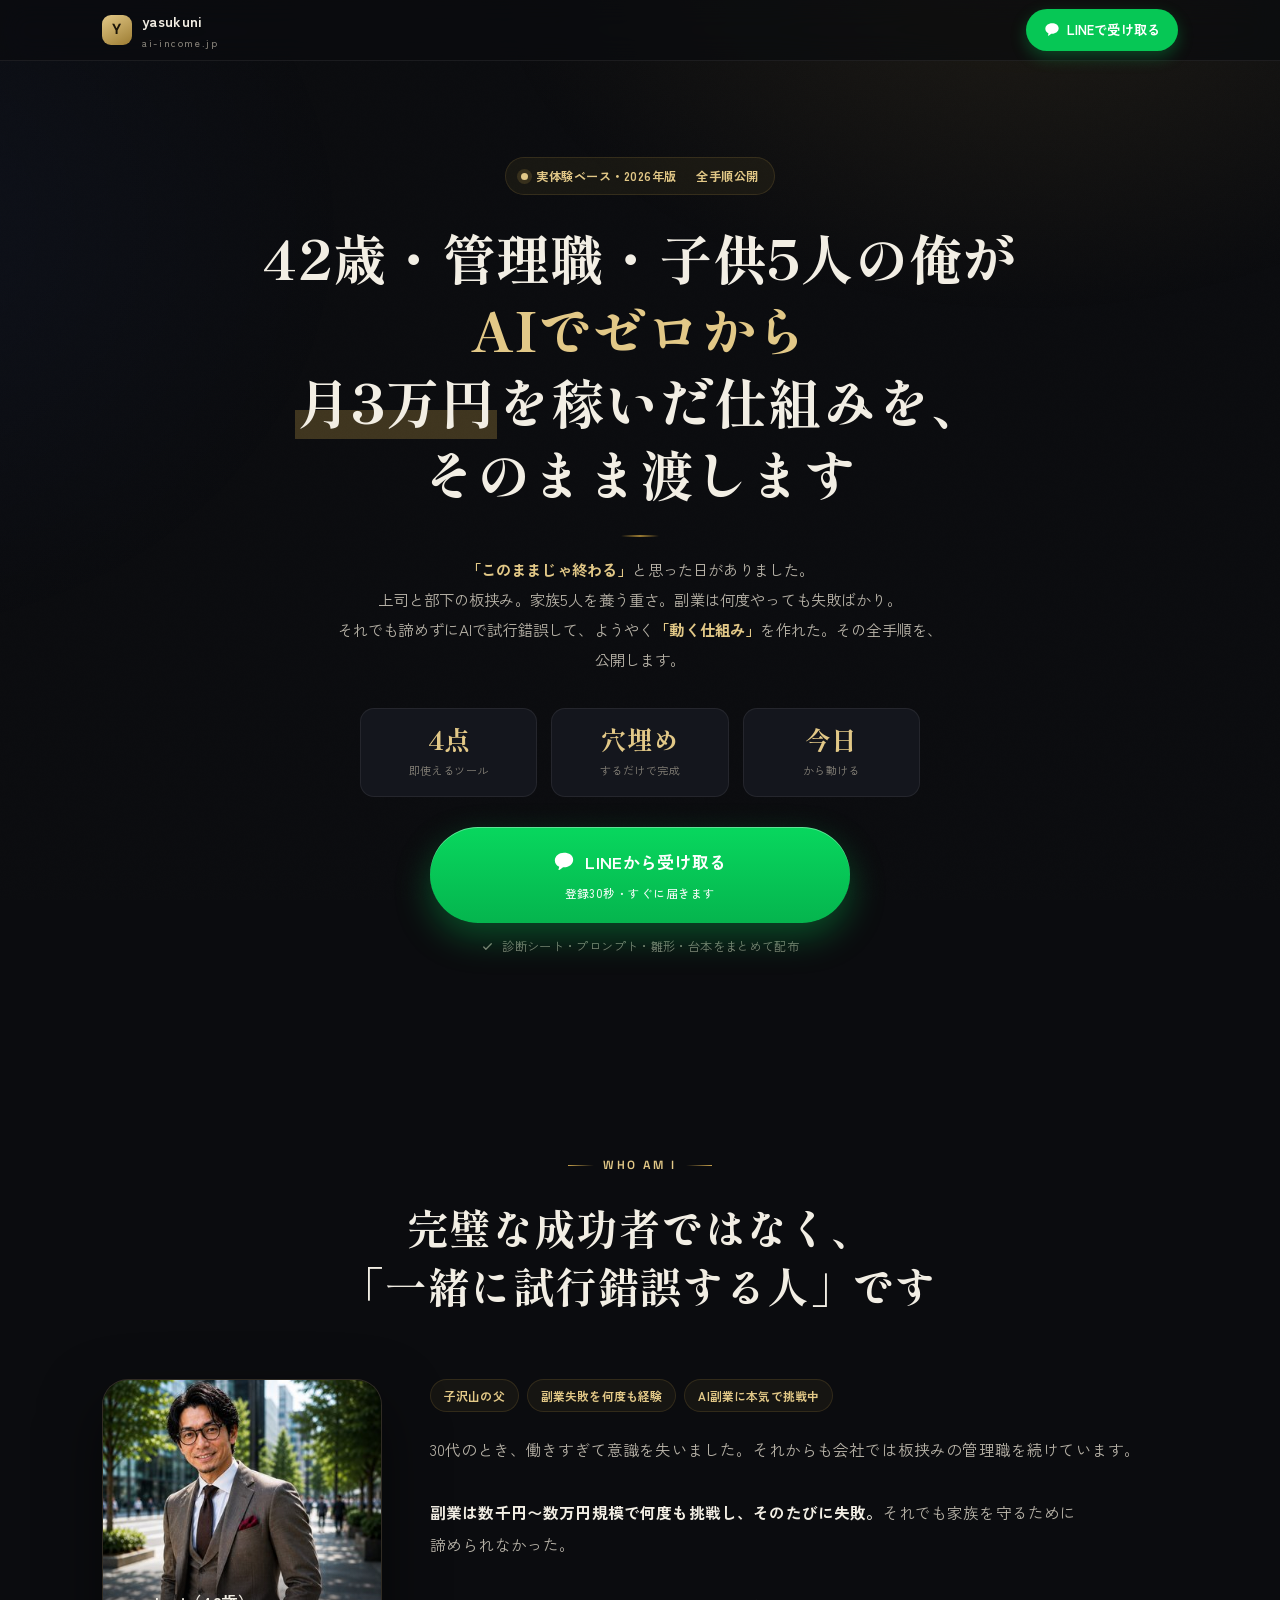
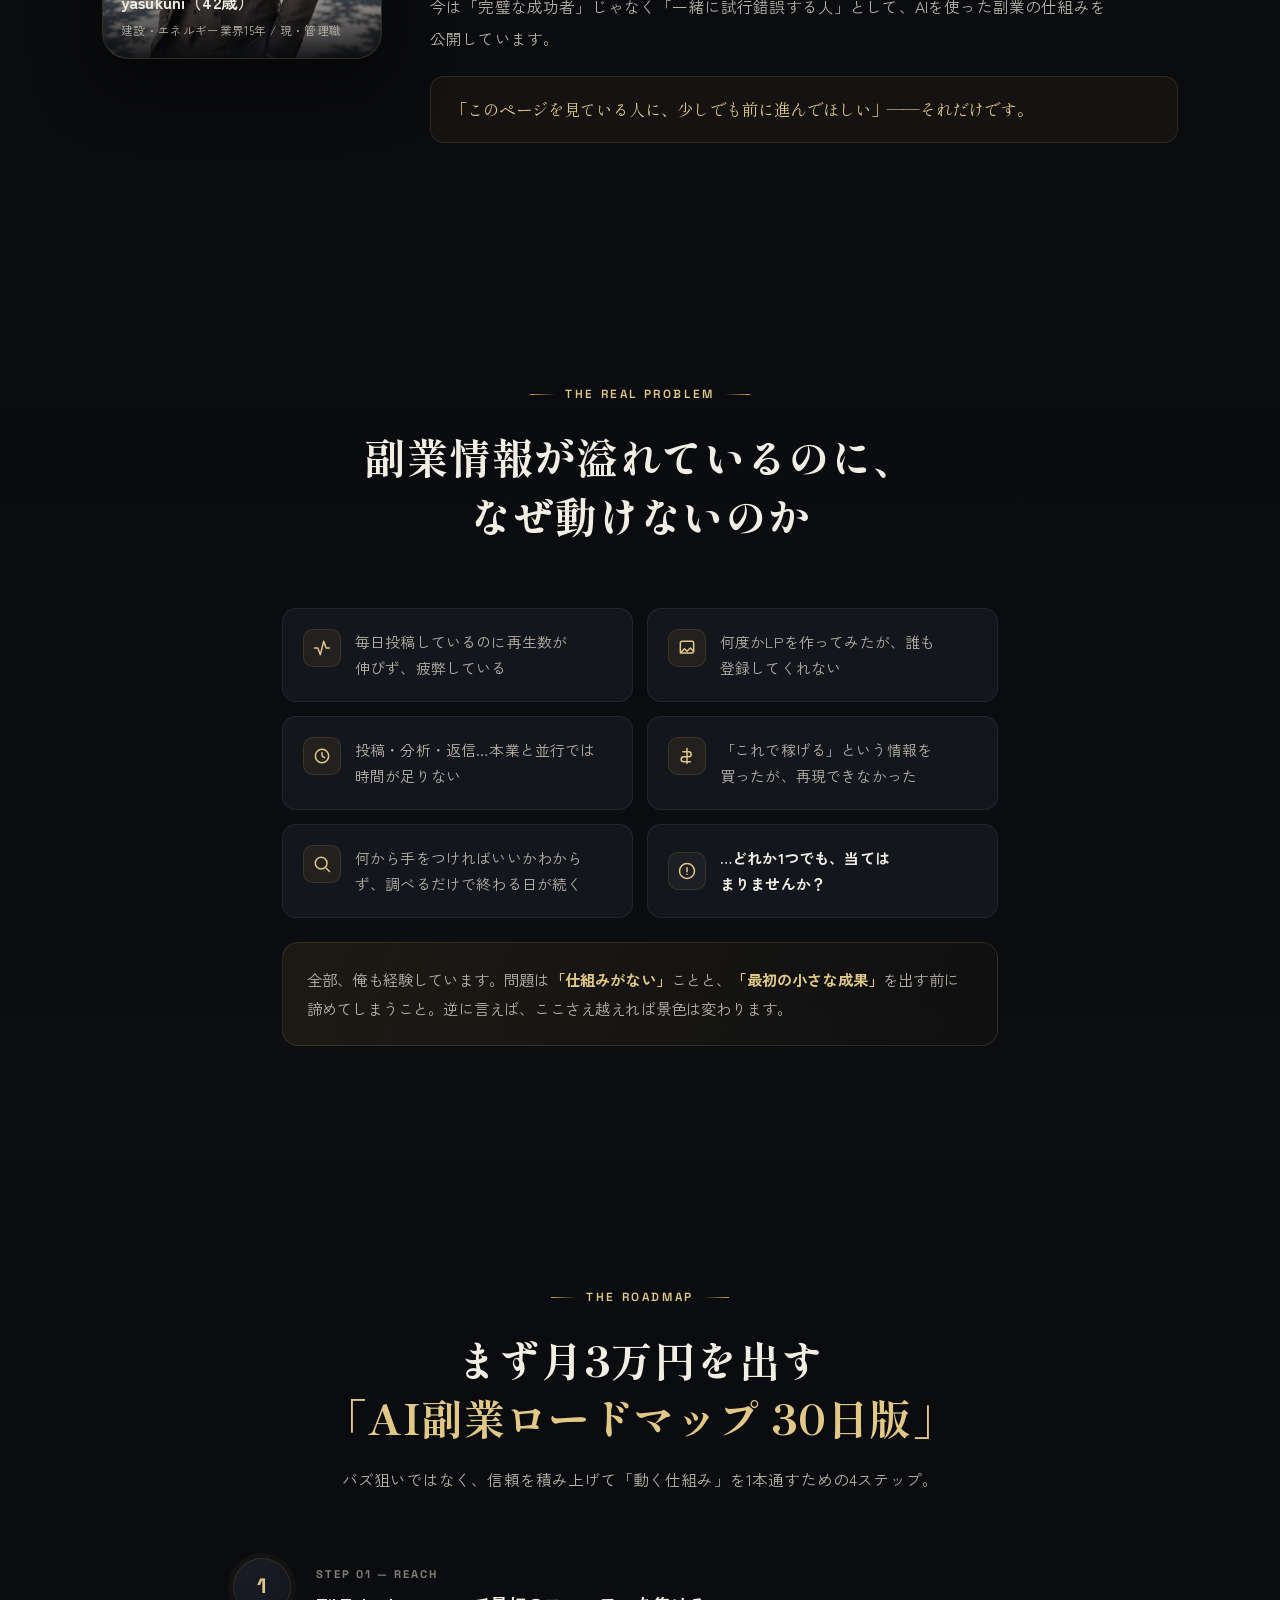
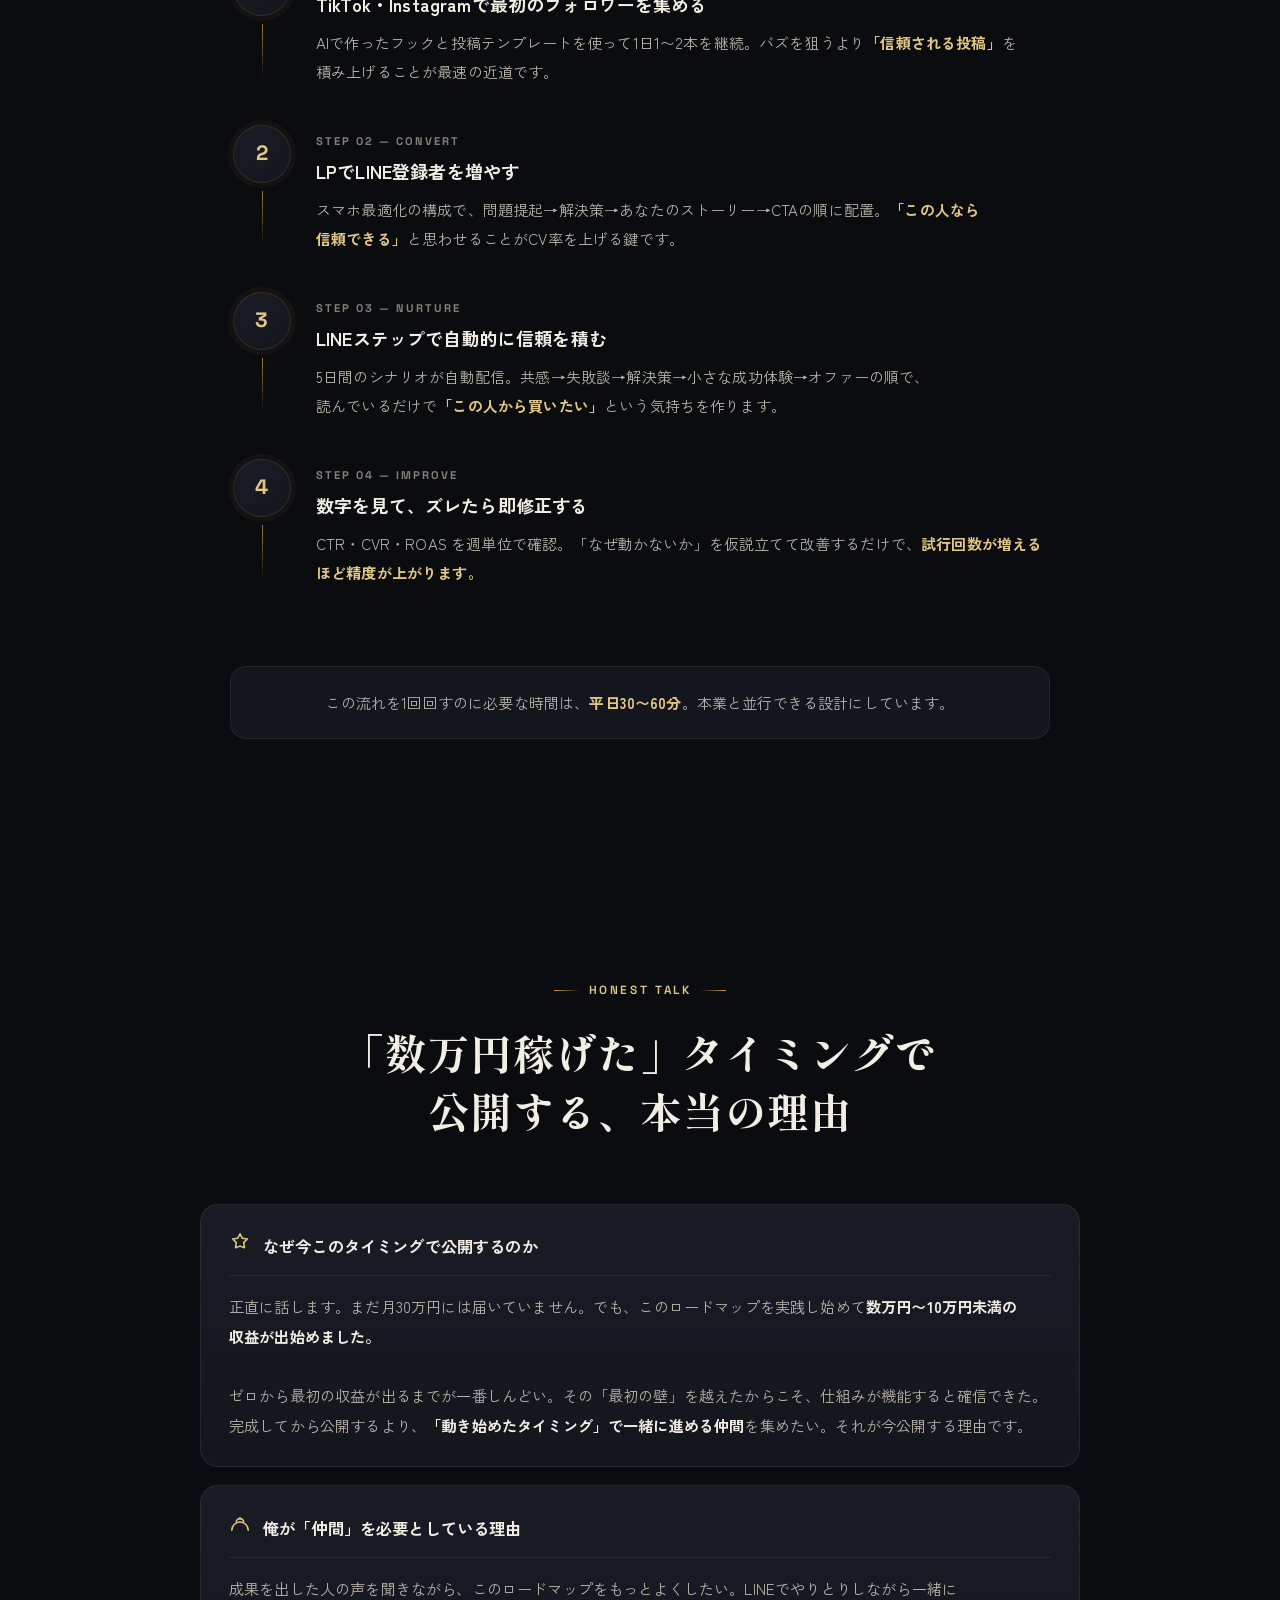
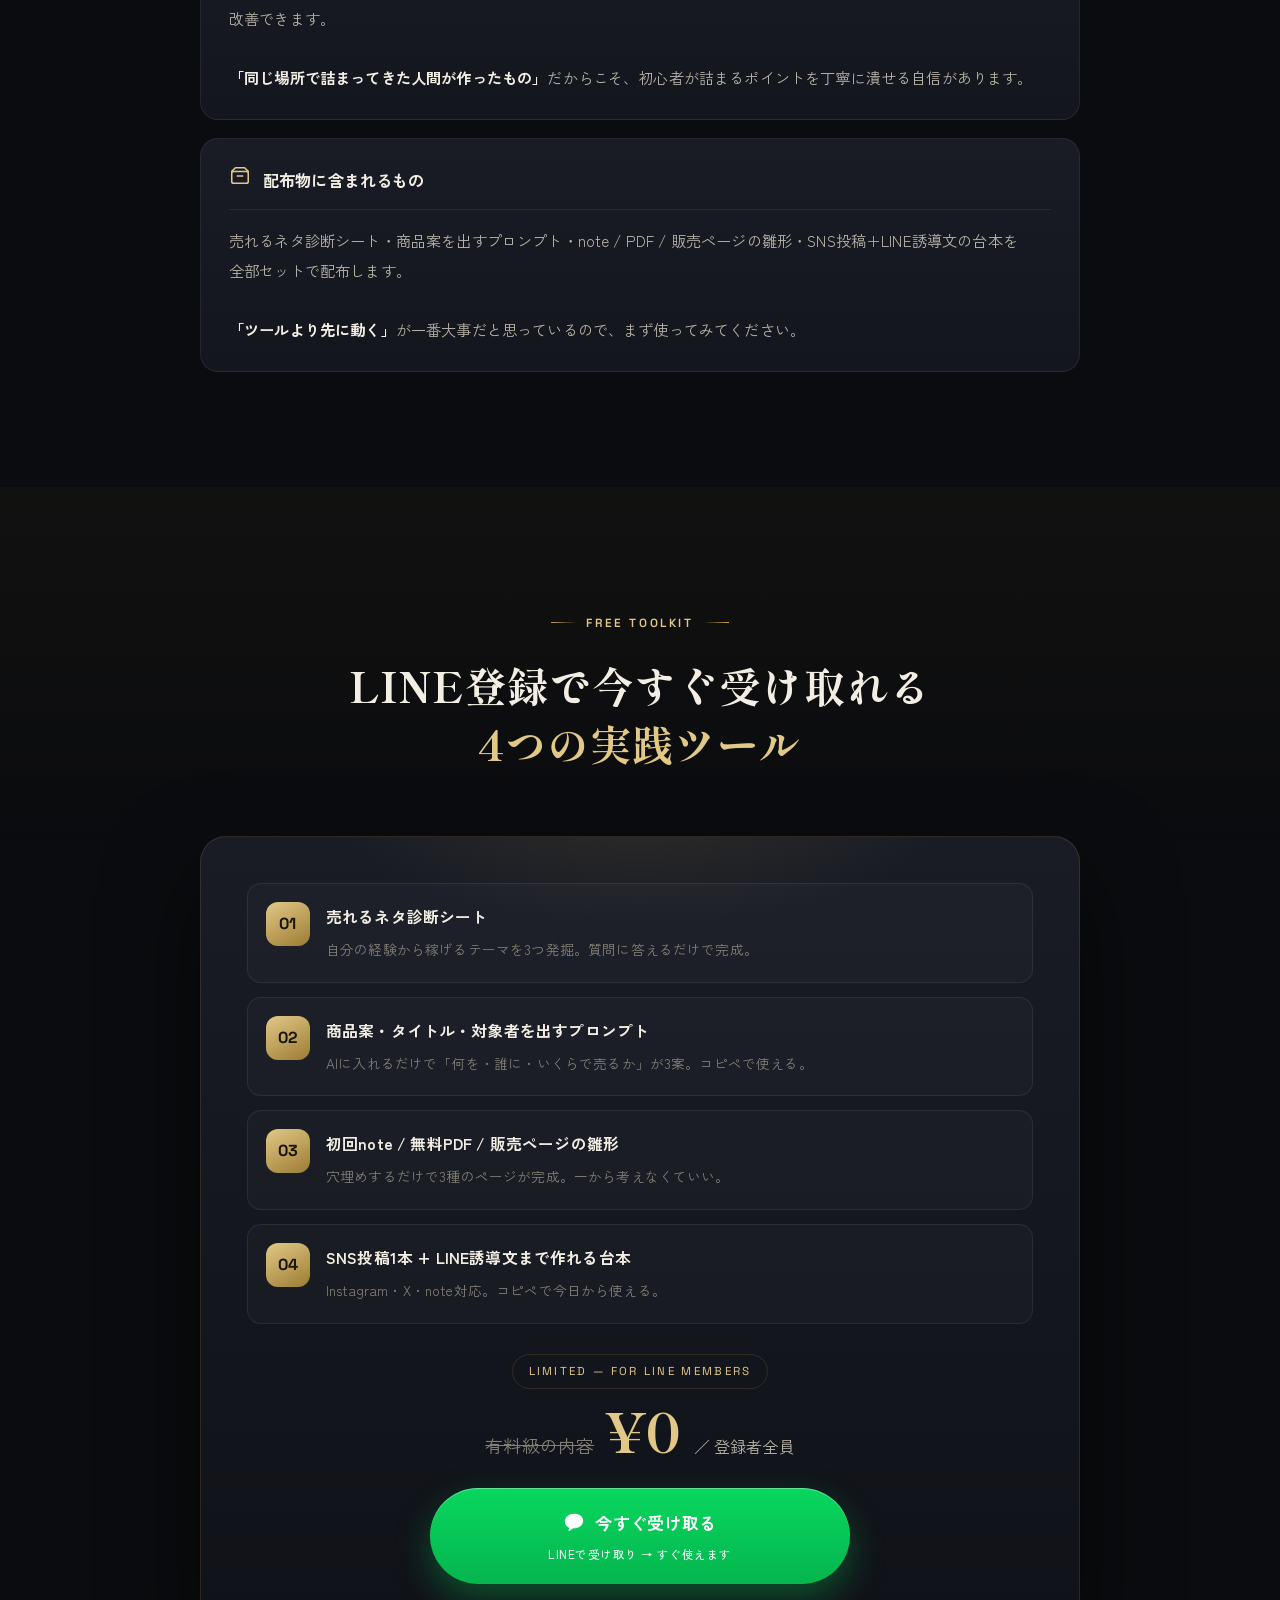
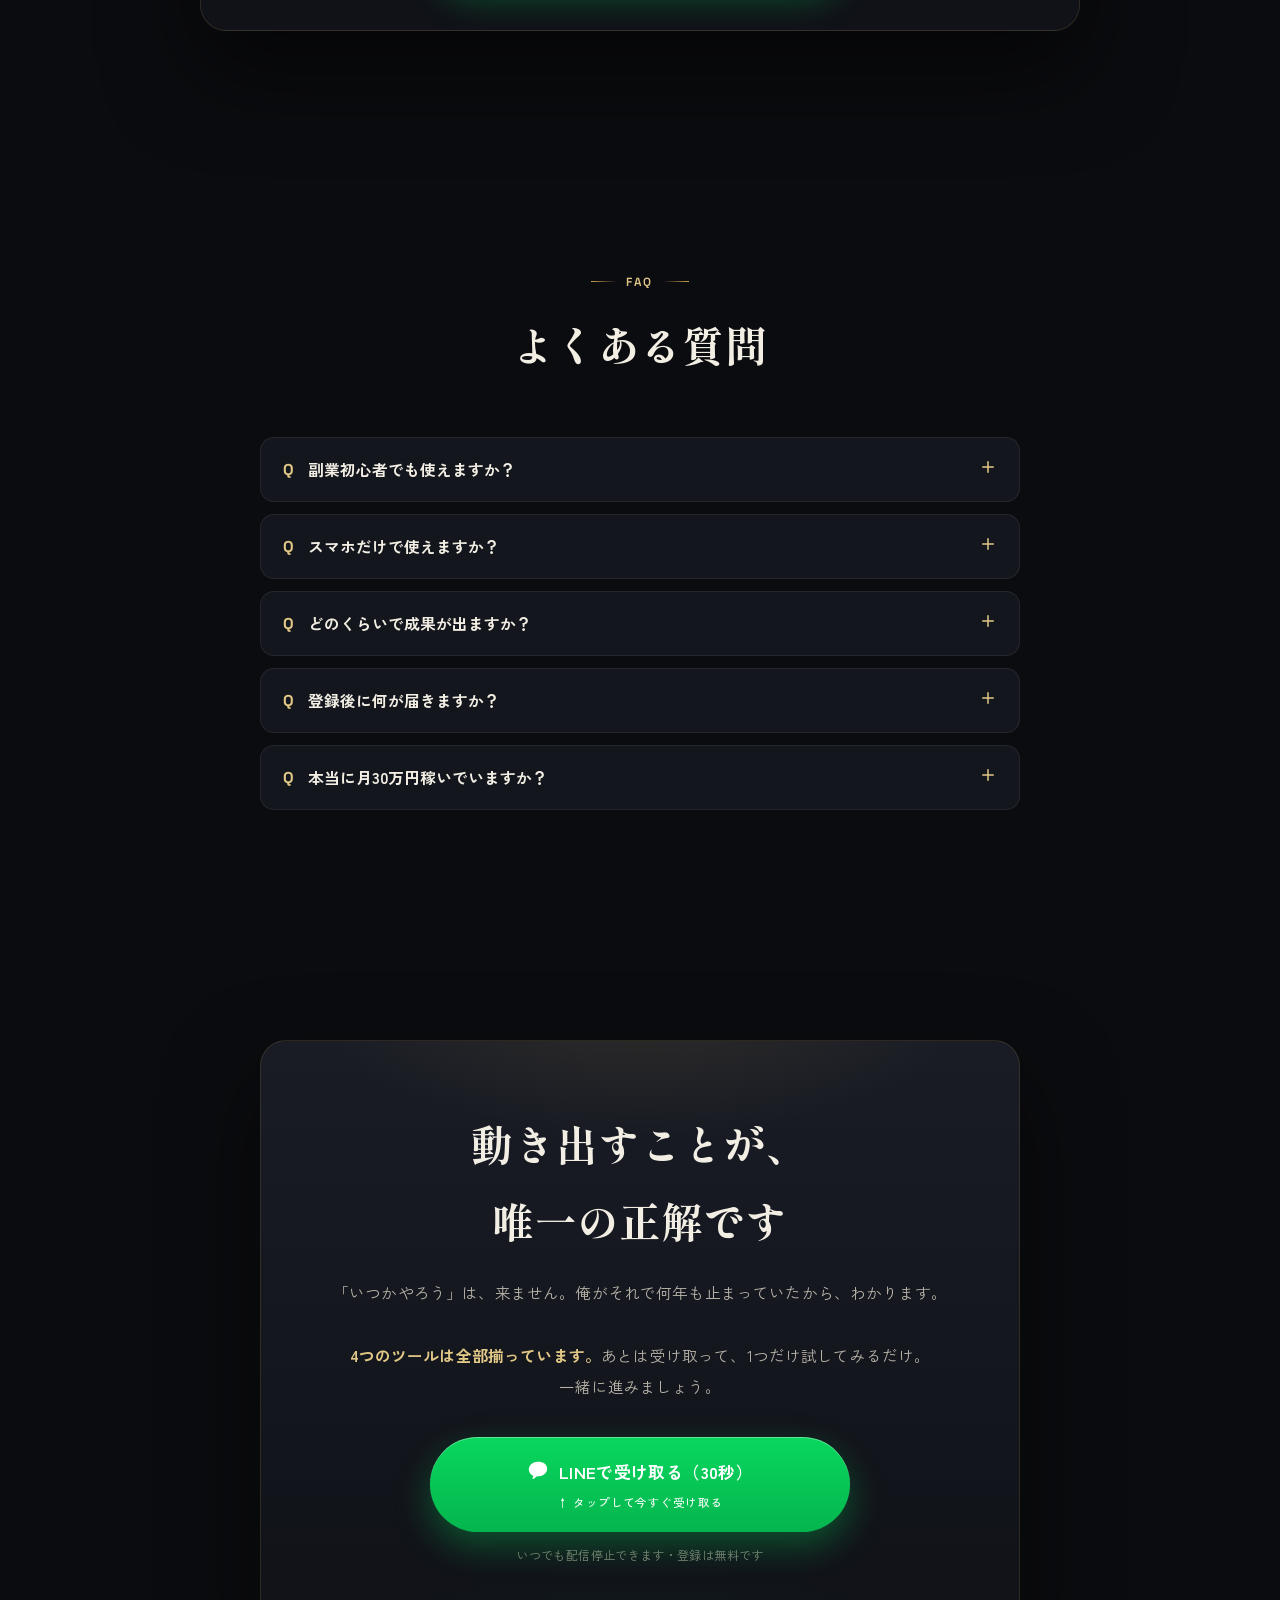
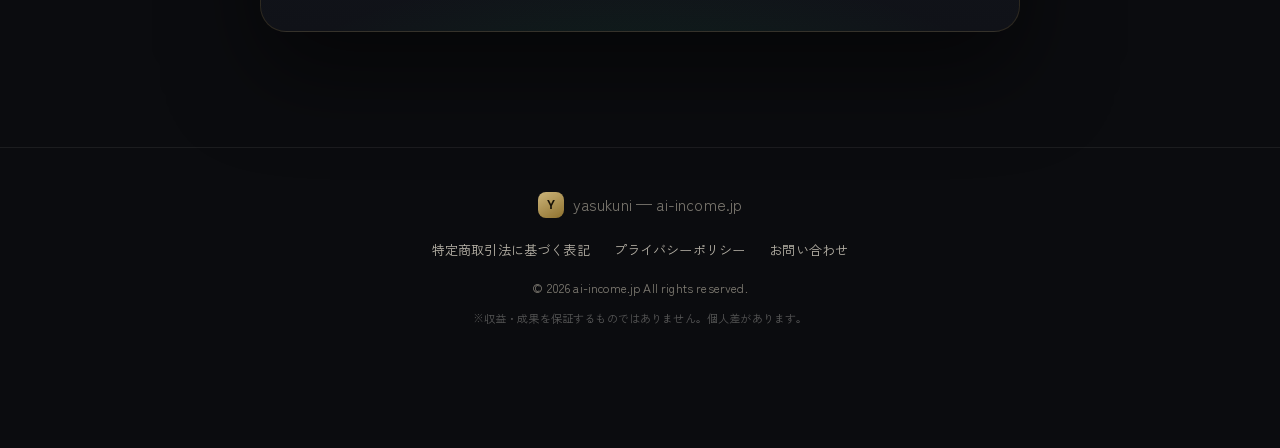
==== commit bd5c9636: "LP差し替え（新デザイン版／bundler展開・最適化） - 23MB単一HTML(bundler形式)から実体HTMLを抽出 - 埋め込みGoogle Fontsサブセット853個を除去しCDNリン" ====
--- a/index.html
+++ b/index.html
@@ -1,6 +1,5 @@
 <!DOCTYPE html>
-<html lang="ja">
-<head>
+<html lang="ja"><head>
   <meta charset="UTF-8">
   <meta name="viewport" content="width=device-width, initial-scale=1.0">
   <title>42歳・子沢山サラリーマンが、AIでゼロから収益化した全手順を公開します</title>
@@ -38,8 +37,895 @@
   -->
 
   <link rel="preconnect" href="https://fonts.googleapis.com">
-  <link rel="preconnect" href="https://fonts.gstatic.com" crossorigin>
-  <link href="https://fonts.googleapis.com/css2?family=Zen+Kaku+Gothic+New:wght@400;500;700;900&family=Shippori+Mincho:wght@600;700;800&family=Space+Grotesk:wght@500;600;700&display=swap" rel="stylesheet">
+  <link rel="preconnect" href="https://fonts.gstatic.com" crossorigin="">
+  <link rel="stylesheet" href="https://fonts.googleapis.com/css2?family=Zen+Kaku+Gothic+New:wght@400;500;700;900&family=Shippori+Mincho:wght@600;700;800&family=Space+Grotesk:wght@500;600;700&display=swap">
+  <style>
+
+
+
+
+
+
+
+
+
+
+
+
+
+
+
+
+
+
+
+
+
+
+
+
+
+
+
+
+
+
+
+
+
+
+
+
+
+
+
+
+
+
+
+
+
+
+
+
+
+
+
+
+
+
+
+
+
+
+
+
+
+
+
+
+
+
+
+
+
+
+
+
+
+
+
+
+
+
+
+
+
+
+
+
+
+
+
+
+
+
+
+
+
+
+
+
+
+
+
+
+
+
+
+
+
+
+
+
+
+
+
+
+
+
+
+
+
+
+
+/* latin-ext */
+
+/* latin */
+
+
+
+
+
+
+
+
+
+
+
+
+
+
+
+
+
+
+
+
+
+
+
+
+
+
+
+
+
+
+
+
+
+
+
+
+
+
+
+
+
+
+
+
+
+
+
+
+
+
+
+
+
+
+
+
+
+
+
+
+
+
+
+
+
+
+
+
+
+
+
+
+
+
+
+
+
+
+
+
+
+
+
+
+
+
+
+
+
+
+
+
+
+
+
+
+
+
+
+
+
+
+
+
+
+
+
+
+
+
+
+
+
+
+
+
+
+
+
+
+
+/* latin-ext */
+
+/* latin */
+
+
+
+
+
+
+
+
+
+
+
+
+
+
+
+
+
+
+
+
+
+
+
+
+
+
+
+
+
+
+
+
+
+
+
+
+
+
+
+
+
+
+
+
+
+
+
+
+
+
+
+
+
+
+
+
+
+
+
+
+
+
+
+
+
+
+
+
+
+
+
+
+
+
+
+
+
+
+
+
+
+
+
+
+
+
+
+
+
+
+
+
+
+
+
+
+
+
+
+
+
+
+
+
+
+
+
+
+
+
+
+
+
+
+
+
+
+
+
+
+
+/* latin-ext */
+
+/* latin */
+
+/* vietnamese */
+
+/* latin-ext */
+
+/* latin */
+
+/* vietnamese */
+
+/* latin-ext */
+
+/* latin */
+
+/* vietnamese */
+
+/* latin-ext */
+
+/* latin */
+
+
+
+
+
+
+
+
+
+
+
+
+
+
+
+
+
+
+
+
+
+
+
+
+
+
+
+
+
+
+
+
+
+
+
+
+
+
+
+
+
+
+
+
+
+
+
+
+
+
+
+
+
+
+
+
+
+
+
+
+
+
+
+
+
+
+
+
+
+
+
+
+
+
+
+
+
+
+
+
+
+
+
+
+
+
+
+
+
+
+
+
+
+
+
+
+
+
+
+
+
+
+
+
+
+
+
+
+
+
+
+
+
+
+
+
+
+
+
+/* cyrillic */
+
+/* latin-ext */
+
+/* latin */
+
+
+
+
+
+
+
+
+
+
+
+
+
+
+
+
+
+
+
+
+
+
+
+
+
+
+
+
+
+
+
+
+
+
+
+
+
+
+
+
+
+
+
+
+
+
+
+
+
+
+
+
+
+
+
+
+
+
+
+
+
+
+
+
+
+
+
+
+
+
+
+
+
+
+
+
+
+
+
+
+
+
+
+
+
+
+
+
+
+
+
+
+
+
+
+
+
+
+
+
+
+
+
+
+
+
+
+
+
+
+
+
+
+
+
+
+
+
+
+/* cyrillic */
+
+/* latin-ext */
+
+/* latin */
+
+
+
+
+
+
+
+
+
+
+
+
+
+
+
+
+
+
+
+
+
+
+
+
+
+
+
+
+
+
+
+
+
+
+
+
+
+
+
+
+
+
+
+
+
+
+
+
+
+
+
+
+
+
+
+
+
+
+
+
+
+
+
+
+
+
+
+
+
+
+
+
+
+
+
+
+
+
+
+
+
+
+
+
+
+
+
+
+
+
+
+
+
+
+
+
+
+
+
+
+
+
+
+
+
+
+
+
+
+
+
+
+
+
+
+
+
+
+
+/* cyrillic */
+
+/* latin-ext */
+
+/* latin */
+
+
+
+
+
+
+
+
+
+
+
+
+
+
+
+
+
+
+
+
+
+
+
+
+
+
+
+
+
+
+
+
+
+
+
+
+
+
+
+
+
+
+
+
+
+
+
+
+
+
+
+
+
+
+
+
+
+
+
+
+
+
+
+
+
+
+
+
+
+
+
+
+
+
+
+
+
+
+
+
+
+
+
+
+
+
+
+
+
+
+
+
+
+
+
+
+
+
+
+
+
+
+
+
+
+
+
+
+
+
+
+
+
+
+
+
+
+
+
+/* cyrillic */
+
+/* latin-ext */
+
+/* latin */
+
+</style>
 
   <style>
     *, *::before, *::after { box-sizing: border-box; margin: 0; padding: 0; }
@@ -105,6 +991,19 @@
     section { position: relative; padding: clamp(64px, 9vw, 120px) 0; }
 
     /* ---------- shared type ---------- */
+    /* Japanese phrase-aware wrapping: break at natural phrase boundaries,
+       and keep tagged chunks (.nb) from ever breaking internally. */
+    h1, h2, h3,
+    .hero-story, .final-msg, .profile-body, .solution-foot,
+    .problem-item p, .problem-note, .h-body, .step-body p,
+    .offer-list .o-txt span, .faq-a-inner, .page-intro {
+      word-break: auto-phrase;
+      line-break: strict;
+    }
+    .nb { white-space: nowrap; }
+    @media (max-width: 620px) {
+      .br-pc { display: none; }
+    }
     .eyebrow {
       display: inline-flex; align-items: center; gap: 9px;
       font-family: 'Space Grotesk', sans-serif;
@@ -191,7 +1090,8 @@
 
     /* ---------- hero ---------- */
     #hero { padding-top: clamp(52px, 8vw, 96px); padding-bottom: clamp(40px,6vw,72px); }
-    .hero-grid { display: grid; grid-template-columns: 1.15fr 0.85fr; gap: clamp(28px, 4vw, 60px); align-items: center; }
+    .hero-grid { display: block; }
+    .hero-left { max-width: 820px; margin: 0 auto; text-align: center; }
     .hero-chip {
       display: inline-flex; align-items: center; gap: 8px;
       border: 1px solid var(--line); background: rgba(201,162,75,0.07);
@@ -212,12 +1112,15 @@
     }
     .hero-story {
       position: relative;
-      border-left: 2px solid var(--gold-deep);
-      padding: 4px 0 4px 20px; margin-bottom: 30px;
+      padding: 0 0 4px; margin: 0 auto 30px; max-width: 620px;
       color: var(--ink-mid); font-size: 0.96rem; line-height: 1.95;
     }
+    .hero-story::before {
+      content: ""; display: block; width: 38px; height: 2px; margin: 0 auto 18px;
+      background: linear-gradient(90deg, transparent, var(--gold-deep), transparent);
+    }
     .hero-story strong { color: var(--gold-soft); font-weight: 700; }
-    .hero-numbers { display: flex; gap: 14px; margin: 30px 0; flex-wrap: wrap; }
+    .hero-numbers { display: flex; gap: 14px; margin: 30px auto; flex-wrap: wrap; max-width: 560px; }
     .num-item {
       flex: 1; min-width: 96px;
       background: var(--surface); border: 1px solid var(--line-soft);
@@ -225,8 +1128,8 @@
     }
     .num-item .num { font-family: 'Shippori Mincho', serif; font-size: 1.6rem; font-weight: 800; color: var(--gold-soft); line-height: 1.1; }
     .num-item .label { font-size: 0.7rem; color: var(--ink-dim); margin-top: 6px; letter-spacing: 0.04em; }
-    #hero .cta-group { align-items: flex-start; }
-    #hero .line-btn { align-self: stretch; }
+    #hero .cta-group { align-items: center; }
+    #hero .line-btn { align-self: center; }
 
     /* hero visual card */
     .hero-visual { position: relative; }
@@ -475,6 +1378,9 @@
     /* ---------- scroll reveal (only hide when JS+IO confirmed) ---------- */
     html.io .reveal { opacity: 0; transform: translateY(26px); transition: opacity .8s var(--ease), transform .8s var(--ease); }
     html.io .reveal.in { opacity: 1; transform: none; }
+    /* Fail-safe: snap visible with no transition (used when transitions can't run,
+       e.g. a backgrounded/throttled tab freezing the reveal at its hidden frame). */
+    html.io .reveal.reveal-now { opacity: 1 !important; transform: none !important; transition: none !important; }
     @media (prefers-reduced-motion: reduce) {
       html.io .reveal { opacity: 1; transform: none; transition: none; }
       html { scroll-behavior: auto; }
@@ -504,13 +1410,7 @@
   </style>
 </head>
 <body>
-<template id="__bundler_thumbnail">
-  <svg xmlns="http://www.w3.org/2000/svg" viewBox="0 0 100 100">
-    <rect width="100" height="100" fill="#0b0c0f"/>
-    <text x="50" y="46" font-family="serif" font-size="34" font-weight="800" fill="#C9A24B" text-anchor="middle">AI</text>
-    <rect x="34" y="58" width="32" height="6" rx="3" fill="#06C755"/>
-  </svg>
-</template>
+
 <div class="wrap">
 
   <!-- ===== top bar ===== -->
@@ -518,10 +1418,10 @@
     <div class="container topbar-inner">
       <div class="brand">
         <div class="mark">Y</div>
-        <div class="brand-txt">yasukuni<span>AI SIDE-BUSINESS</span></div>
+        <div class="brand-txt">yasukuni<span>ai-income.jp</span></div>
       </div>
       <a href="https://lin.ee/x0MJVcC" class="mini-cta" onclick="trackConversion('topbar_cta')">
-        <svg width="16" height="16" viewBox="0 0 24 24" fill="currentColor"><path d="M12 2C6.5 2 2 5.7 2 10.3c0 2.9 1.9 5.5 4.8 7-.2.7-.7 2.5-.8 2.9 0 0-.1.4.2.5.2.1.4 0 .4 0 .5-.1 3.2-2.1 4.4-3 .3 0 .7.1 1 .1 5.5 0 10-3.7 10-8.3S17.5 2 12 2z"/></svg>
+        <svg width="16" height="16" viewBox="0 0 24 24" fill="currentColor"><path d="M12 2C6.5 2 2 5.7 2 10.3c0 2.9 1.9 5.5 4.8 7-.2.7-.7 2.5-.8 2.9 0 0-.1.4.2.5.2.1.4 0 .4 0 .5-.1 3.2-2.1 4.4-3 .3 0 .7.1 1 .1 5.5 0 10-3.7 10-8.3S17.5 2 12 2z"></path></svg>
         <span class="mini-txt">LINEで受け取る</span>
       </a>
     </div>
@@ -532,10 +1432,10 @@
     <div class="container">
       <div class="hero-grid">
         <div class="hero-left reveal">
-          <div class="hero-chip"><span class="dot"></span>実体験ベース・2026年版 全手順公開</div>
+          <div class="hero-chip"><span class="dot"></span><span class="nb">実体験ベース・2026年版</span>&nbsp;<span class="nb">全手順公開</span></div>
           <h1>
-            42歳・管理職・子供5人の俺が<br>
-            <em class="g">AIでゼロから</em><span class="underline">月3万円</span>を稼いだ仕組みを、そのまま渡します
+            <span class="nb">42歳・管理職・</span><span class="nb">子供5人の俺が</span><br class="br-pc">
+            <span class="nb"><em class="g">AIでゼロから</em></span><span class="nb"><span class="underline">月3万円</span>を稼いだ</span><span class="nb">仕組みを、</span><span class="nb">そのまま渡します</span>
           </h1>
           <div class="hero-story">
             <strong>「このままじゃ終わる」</strong>と思った日がありました。<br>
@@ -550,50 +1450,15 @@
           <div class="cta-group">
             <a href="https://lin.ee/x0MJVcC" class="line-btn" id="cta-hero" onclick="trackConversion('hero_cta')">
               <span class="btn-main">
-                <svg width="22" height="22" viewBox="0 0 24 24" fill="currentColor"><path d="M12 2C6.5 2 2 5.7 2 10.3c0 2.9 1.9 5.5 4.8 7-.2.7-.7 2.5-.8 2.9 0 0-.1.4.2.5.2.1.4 0 .4 0 .5-.1 3.2-2.1 4.4-3 .3 0 .7.1 1 .1 5.5 0 10-3.7 10-8.3S17.5 2 12 2z"/></svg>
+                <svg width="22" height="22" viewBox="0 0 24 24" fill="currentColor"><path d="M12 2C6.5 2 2 5.7 2 10.3c0 2.9 1.9 5.5 4.8 7-.2.7-.7 2.5-.8 2.9 0 0-.1.4.2.5.2.1.4 0 .4 0 .5-.1 3.2-2.1 4.4-3 .3 0 .7.1 1 .1 5.5 0 10-3.7 10-8.3S17.5 2 12 2z"></path></svg>
                 LINEから受け取る
               </span>
               <small>登録30秒・すぐに届きます</small>
             </a>
             <p class="cta-note">
-              <svg width="13" height="13" viewBox="0 0 24 24" fill="none" stroke="currentColor" stroke-width="2.4"><path d="M5 13l4 4L19 7" stroke-linecap="round" stroke-linejoin="round"/></svg>
+              <svg width="13" height="13" viewBox="0 0 24 24" fill="none" stroke="currentColor" stroke-width="2.4"><path d="M5 13l4 4L19 7" stroke-linecap="round" stroke-linejoin="round"></path></svg>
               診断シート・プロンプト・雛形・台本をまとめて配布
             </p>
-          </div>
-        </div>
-
-        <div class="hero-visual reveal">
-          <div class="hero-card">
-            <div class="label-row">
-              <span>LINE登録特典</span>
-              <span class="live"><span class="pulse"></span>受け取り可能</span>
-            </div>
-            <div class="toolset">
-              <div class="tool-row">
-                <div class="ico"><svg width="20" height="20" viewBox="0 0 24 24" fill="none" stroke="currentColor" stroke-width="1.8"><path d="M9 11l3 3 8-8" stroke-linecap="round" stroke-linejoin="round"/><path d="M20 12v6a2 2 0 01-2 2H6a2 2 0 01-2-2V6a2 2 0 012-2h9" stroke-linecap="round"/></svg></div>
-                <div class="t-txt"><b>売れるネタ診断シート</b><small>質問に答えるだけで完成</small></div>
-                <span class="t-check"><svg width="18" height="18" viewBox="0 0 24 24" fill="none" stroke="currentColor" stroke-width="2.2"><path d="M5 13l4 4L19 7" stroke-linecap="round" stroke-linejoin="round"/></svg></span>
-              </div>
-              <div class="tool-row">
-                <div class="ico"><svg width="20" height="20" viewBox="0 0 24 24" fill="none" stroke="currentColor" stroke-width="1.8"><path d="M4 7h16M4 12h16M4 17h10" stroke-linecap="round"/></svg></div>
-                <div class="t-txt"><b>商品案を出すプロンプト</b><small>コピペで3案出てくる</small></div>
-                <span class="t-check"><svg width="18" height="18" viewBox="0 0 24 24" fill="none" stroke="currentColor" stroke-width="2.2"><path d="M5 13l4 4L19 7" stroke-linecap="round" stroke-linejoin="round"/></svg></span>
-              </div>
-              <div class="tool-row">
-                <div class="ico"><svg width="20" height="20" viewBox="0 0 24 24" fill="none" stroke="currentColor" stroke-width="1.8"><rect x="5" y="3" width="14" height="18" rx="2"/><path d="M9 8h6M9 12h6M9 16h4" stroke-linecap="round"/></svg></div>
-                <div class="t-txt"><b>note / PDF / 販売ページ雛形</b><small>穴埋めで3種が完成</small></div>
-                <span class="t-check"><svg width="18" height="18" viewBox="0 0 24 24" fill="none" stroke="currentColor" stroke-width="2.2"><path d="M5 13l4 4L19 7" stroke-linecap="round" stroke-linejoin="round"/></svg></span>
-              </div>
-              <div class="tool-row">
-                <div class="ico"><svg width="20" height="20" viewBox="0 0 24 24" fill="none" stroke="currentColor" stroke-width="1.8"><path d="M4 4h16v12H7l-3 3V4z" stroke-linecap="round" stroke-linejoin="round"/></svg></div>
-                <div class="t-txt"><b>SNS投稿＋LINE誘導台本</b><small>今日からコピペで使える</small></div>
-                <span class="t-check"><svg width="18" height="18" viewBox="0 0 24 24" fill="none" stroke="currentColor" stroke-width="2.2"><path d="M5 13l4 4L19 7" stroke-linecap="round" stroke-linejoin="round"/></svg></span>
-              </div>
-            </div>
-            <div class="price-strip">
-              <span class="lbl">LINE登録した方へ</span>
-              <span class="val"><s>有料級</s>無料</span>
-            </div>
           </div>
         </div>
       </div>
@@ -605,7 +1470,7 @@
     <div class="container">
       <div class="section-head reveal">
         <div class="eyebrow center">Who am I</div>
-        <h2 class="title">完璧な成功者ではなく、<br>「一緒に試行錯誤する人」です</h2>
+        <h2 class="title">完璧な成功者ではなく、<br class="br-pc">「一緒に試行錯誤する人」です</h2>
       </div>
       <div class="profile-wrap reveal">
         <div class="profile-portrait">
@@ -637,31 +1502,31 @@
     <div class="container narrow">
       <div class="section-head reveal">
         <div class="eyebrow center">The Real Problem</div>
-        <h2 class="title">副業情報が溢れているのに、<br>なぜ動けないのか</h2>
+        <h2 class="title">副業情報が溢れているのに、<br class="br-pc">なぜ動けないのか</h2>
       </div>
       <div class="problem-grid reveal">
         <div class="problem-item">
-          <div class="p-ico"><svg width="20" height="20" viewBox="0 0 24 24" fill="none" stroke="currentColor" stroke-width="1.8"><path d="M3 12h4l3 8 4-16 3 8h4" stroke-linecap="round" stroke-linejoin="round"/></svg></div>
+          <div class="p-ico"><svg width="20" height="20" viewBox="0 0 24 24" fill="none" stroke="currentColor" stroke-width="1.8"><path d="M3 12h4l3 8 4-16 3 8h4" stroke-linecap="round" stroke-linejoin="round"></path></svg></div>
           <p>毎日投稿しているのに再生数が伸びず、疲弊している</p>
         </div>
         <div class="problem-item">
-          <div class="p-ico"><svg width="20" height="20" viewBox="0 0 24 24" fill="none" stroke="currentColor" stroke-width="1.8"><rect x="4" y="4" width="16" height="14" rx="2"/><path d="M4 18l5-5 3 3 4-4 4 4" stroke-linecap="round" stroke-linejoin="round"/></svg></div>
+          <div class="p-ico"><svg width="20" height="20" viewBox="0 0 24 24" fill="none" stroke="currentColor" stroke-width="1.8"><rect x="4" y="4" width="16" height="14" rx="2"></rect><path d="M4 18l5-5 3 3 4-4 4 4" stroke-linecap="round" stroke-linejoin="round"></path></svg></div>
           <p>何度かLPを作ってみたが、誰も登録してくれない</p>
         </div>
         <div class="problem-item">
-          <div class="p-ico"><svg width="20" height="20" viewBox="0 0 24 24" fill="none" stroke="currentColor" stroke-width="1.8"><circle cx="12" cy="12" r="8"/><path d="M12 8v4l3 2" stroke-linecap="round" stroke-linejoin="round"/></svg></div>
+          <div class="p-ico"><svg width="20" height="20" viewBox="0 0 24 24" fill="none" stroke="currentColor" stroke-width="1.8"><circle cx="12" cy="12" r="8"></circle><path d="M12 8v4l3 2" stroke-linecap="round" stroke-linejoin="round"></path></svg></div>
           <p>投稿・分析・返信…本業と並行では時間が足りない</p>
         </div>
         <div class="problem-item">
-          <div class="p-ico"><svg width="20" height="20" viewBox="0 0 24 24" fill="none" stroke="currentColor" stroke-width="1.8"><path d="M12 3v18M7 7h7a3 3 0 010 6H8a3 3 0 000 6h8" stroke-linecap="round" stroke-linejoin="round"/></svg></div>
+          <div class="p-ico"><svg width="20" height="20" viewBox="0 0 24 24" fill="none" stroke="currentColor" stroke-width="1.8"><path d="M12 3v18M7 7h7a3 3 0 010 6H8a3 3 0 000 6h8" stroke-linecap="round" stroke-linejoin="round"></path></svg></div>
           <p>「これで稼げる」という情報を買ったが、再現できなかった</p>
         </div>
         <div class="problem-item">
-          <div class="p-ico"><svg width="20" height="20" viewBox="0 0 24 24" fill="none" stroke="currentColor" stroke-width="1.8"><circle cx="11" cy="11" r="7"/><path d="M21 21l-4-4" stroke-linecap="round"/></svg></div>
+          <div class="p-ico"><svg width="20" height="20" viewBox="0 0 24 24" fill="none" stroke="currentColor" stroke-width="1.8"><circle cx="11" cy="11" r="7"></circle><path d="M21 21l-4-4" stroke-linecap="round"></path></svg></div>
           <p>何から手をつければいいかわからず、調べるだけで終わる日が続く</p>
         </div>
         <div class="problem-item" style="align-items:center;">
-          <div class="p-ico" style="background:rgba(255,255,255,0.04);"><svg width="20" height="20" viewBox="0 0 24 24" fill="none" stroke="currentColor" stroke-width="1.8"><path d="M12 8v5M12 16h.01" stroke-linecap="round"/><circle cx="12" cy="12" r="9"/></svg></div>
+          <div class="p-ico" style="background:rgba(255,255,255,0.04);"><svg width="20" height="20" viewBox="0 0 24 24" fill="none" stroke="currentColor" stroke-width="1.8"><path d="M12 8v5M12 16h.01" stroke-linecap="round"></path><circle cx="12" cy="12" r="9"></circle></svg></div>
           <p style="color:var(--ink);font-weight:700;">…どれか1つでも、当てはまりませんか？</p>
         </div>
         <div class="problem-note">
@@ -676,7 +1541,7 @@
     <div class="container">
       <div class="section-head reveal">
         <div class="eyebrow center">The Roadmap</div>
-        <h2 class="title">まず月3万円を出す<br><span class="g">「AI副業ロードマップ 30日版」</span></h2>
+        <h2 class="title">まず月3万円を出す<br class="br-pc"><span class="g">「AI副業ロードマップ 30日版」</span></h2>
         <p class="sub">バズ狙いではなく、信頼を積み上げて「動く仕組み」を1本通すための4ステップ。</p>
       </div>
       <div class="roadmap">
@@ -720,12 +1585,12 @@
     <div class="container">
       <div class="section-head reveal">
         <div class="eyebrow center">Honest Talk</div>
-        <h2 class="title">「数万円稼げた」タイミングで<br>公開する、本当の理由</h2>
+        <h2 class="title">「数万円稼げた」タイミングで<br class="br-pc">公開する、本当の理由</h2>
       </div>
       <div class="honest-grid">
         <div class="honest-card card reveal">
           <div class="h-head">
-            <span class="h-ico"><svg width="22" height="22" viewBox="0 0 24 24" fill="none" stroke="currentColor" stroke-width="1.7"><path d="M12 3l2.5 5 5.5.8-4 3.9.9 5.5L12 16.5 7.1 18.2l.9-5.5-4-3.9 5.5-.8z" stroke-linejoin="round"/></svg></span>
+            <span class="h-ico"><svg width="22" height="22" viewBox="0 0 24 24" fill="none" stroke="currentColor" stroke-width="1.7"><path d="M12 3l2.5 5 5.5.8-4 3.9.9 5.5L12 16.5 7.1 18.2l.9-5.5-4-3.9 5.5-.8z" stroke-linejoin="round"></path></svg></span>
             <b>なぜ今このタイミングで公開するのか</b>
           </div>
           <div class="h-body">
@@ -735,7 +1600,7 @@
         </div>
         <div class="honest-card card reveal">
           <div class="h-head">
-            <span class="h-ico"><svg width="22" height="22" viewBox="0 0 24 24" fill="none" stroke="currentColor" stroke-width="1.7"><path d="M16 11a4 4 0 10-8 0M3 20a6 6 0 0118 0" stroke-linecap="round"/><circle cx="12" cy="7" r="0.5"/></svg></span>
+            <span class="h-ico"><svg width="22" height="22" viewBox="0 0 24 24" fill="none" stroke="currentColor" stroke-width="1.7"><path d="M16 11a4 4 0 10-8 0M3 20a6 6 0 0118 0" stroke-linecap="round"></path><circle cx="12" cy="7" r="0.5"></circle></svg></span>
             <b>俺が「仲間」を必要としている理由</b>
           </div>
           <div class="h-body">
@@ -745,7 +1610,7 @@
         </div>
         <div class="honest-card card reveal">
           <div class="h-head">
-            <span class="h-ico"><svg width="22" height="22" viewBox="0 0 24 24" fill="none" stroke="currentColor" stroke-width="1.7"><rect x="3" y="7" width="18" height="13" rx="2"/><path d="M3 7l4-4h10l4 4M9 12h6" stroke-linecap="round" stroke-linejoin="round"/></svg></span>
+            <span class="h-ico"><svg width="22" height="22" viewBox="0 0 24 24" fill="none" stroke="currentColor" stroke-width="1.7"><rect x="3" y="7" width="18" height="13" rx="2"></rect><path d="M3 7l4-4h10l4 4M9 12h6" stroke-linecap="round" stroke-linejoin="round"></path></svg></span>
             <b>配布物に含まれるもの</b>
           </div>
           <div class="h-body">
@@ -762,7 +1627,7 @@
     <div class="container">
       <div class="section-head reveal">
         <div class="eyebrow center">Free Toolkit</div>
-        <h2 class="title">LINE登録で今すぐ受け取れる<br><span class="g">4つの実践ツール</span></h2>
+        <h2 class="title">LINE登録で今すぐ受け取れる<br class="br-pc"><span class="g">4つの実践ツール</span></h2>
       </div>
       <div class="offer-shell reveal">
         <ul class="offer-list">
@@ -790,7 +1655,7 @@
         <div class="cta-group">
           <a href="https://lin.ee/x0MJVcC" class="line-btn" id="cta-offer" onclick="trackConversion('offer_cta')">
             <span class="btn-main">
-              <svg width="22" height="22" viewBox="0 0 24 24" fill="currentColor"><path d="M12 2C6.5 2 2 5.7 2 10.3c0 2.9 1.9 5.5 4.8 7-.2.7-.7 2.5-.8 2.9 0 0-.1.4.2.5.2.1.4 0 .4 0 .5-.1 3.2-2.1 4.4-3 .3 0 .7.1 1 .1 5.5 0 10-3.7 10-8.3S17.5 2 12 2z"/></svg>
+              <svg width="22" height="22" viewBox="0 0 24 24" fill="currentColor"><path d="M12 2C6.5 2 2 5.7 2 10.3c0 2.9 1.9 5.5 4.8 7-.2.7-.7 2.5-.8 2.9 0 0-.1.4.2.5.2.1.4 0 .4 0 .5-.1 3.2-2.1 4.4-3 .3 0 .7.1 1 .1 5.5 0 10-3.7 10-8.3S17.5 2 12 2z"></path></svg>
               今すぐ受け取る
             </span>
             <small>LINEで受け取り → すぐ使えます</small>
@@ -809,23 +1674,23 @@
       </div>
       <div class="faq-list reveal">
         <div class="faq-item">
-          <button class="faq-q"><span class="q-mark">Q</span>副業初心者でも使えますか？<span class="q-toggle"><svg width="18" height="18" viewBox="0 0 24 24" fill="none" stroke="currentColor" stroke-width="2"><path d="M12 5v14M5 12h14" stroke-linecap="round"/></svg></span></button>
+          <button class="faq-q"><span class="q-mark">Q</span>副業初心者でも使えますか？<span class="q-toggle"><svg width="18" height="18" viewBox="0 0 24 24" fill="none" stroke="currentColor" stroke-width="2"><path d="M12 5v14M5 12h14" stroke-linecap="round"></path></svg></span></button>
           <div class="faq-a"><div class="faq-a-inner">はい。俺自身が初心者目線で作っています。テンプレートをコピーして使うだけでOK。難しい専門知識は必要ありません。</div></div>
         </div>
         <div class="faq-item">
-          <button class="faq-q"><span class="q-mark">Q</span>スマホだけで使えますか？<span class="q-toggle"><svg width="18" height="18" viewBox="0 0 24 24" fill="none" stroke="currentColor" stroke-width="2"><path d="M12 5v14M5 12h14" stroke-linecap="round"/></svg></span></button>
+          <button class="faq-q"><span class="q-mark">Q</span>スマホだけで使えますか？<span class="q-toggle"><svg width="18" height="18" viewBox="0 0 24 24" fill="none" stroke="currentColor" stroke-width="2"><path d="M12 5v14M5 12h14" stroke-linecap="round"></path></svg></span></button>
           <div class="faq-a"><div class="faq-a-inner">はい。診断シート・プロンプト・雛形・台本はすべてスマホで使えます。</div></div>
         </div>
         <div class="faq-item">
-          <button class="faq-q"><span class="q-mark">Q</span>どのくらいで成果が出ますか？<span class="q-toggle"><svg width="18" height="18" viewBox="0 0 24 24" fill="none" stroke="currentColor" stroke-width="2"><path d="M12 5v14M5 12h14" stroke-linecap="round"/></svg></span></button>
+          <button class="faq-q"><span class="q-mark">Q</span>どのくらいで成果が出ますか？<span class="q-toggle"><svg width="18" height="18" viewBox="0 0 24 24" fill="none" stroke="currentColor" stroke-width="2"><path d="M12 5v14M5 12h14" stroke-linecap="round"></path></svg></span></button>
           <div class="faq-a"><div class="faq-a-inner">正直、個人差が大きいです。最初の1ヶ月は仕組みを整えることに集中してください。「月3万円の最初の成果」を出せるかどうかが、続けられるかの分かれ目です。早い人で2〜3ヶ月、焦らず6ヶ月単位で考えるのが現実的です。</div></div>
         </div>
         <div class="faq-item">
-          <button class="faq-q"><span class="q-mark">Q</span>登録後に何が届きますか？<span class="q-toggle"><svg width="18" height="18" viewBox="0 0 24 24" fill="none" stroke="currentColor" stroke-width="2"><path d="M12 5v14M5 12h14" stroke-linecap="round"/></svg></span></button>
+          <button class="faq-q"><span class="q-mark">Q</span>登録後に何が届きますか？<span class="q-toggle"><svg width="18" height="18" viewBox="0 0 24 24" fill="none" stroke="currentColor" stroke-width="2"><path d="M12 5v14M5 12h14" stroke-linecap="round"></path></svg></span></button>
           <div class="faq-a"><div class="faq-a-inner">LINE登録後すぐに4つの特典（診断シート・プロンプト・雛形・台本）のダウンロードURLが届きます。その後、5日間の教育シナリオが順番に届きます。いつでも配信停止できます。</div></div>
         </div>
         <div class="faq-item">
-          <button class="faq-q"><span class="q-mark">Q</span>本当に月30万円稼いでいますか？<span class="q-toggle"><svg width="18" height="18" viewBox="0 0 24 24" fill="none" stroke="currentColor" stroke-width="2"><path d="M12 5v14M5 12h14" stroke-linecap="round"/></svg></span></button>
+          <button class="faq-q"><span class="q-mark">Q</span>本当に月30万円稼いでいますか？<span class="q-toggle"><svg width="18" height="18" viewBox="0 0 24 24" fill="none" stroke="currentColor" stroke-width="2"><path d="M12 5v14M5 12h14" stroke-linecap="round"></path></svg></span></button>
           <div class="faq-a"><div class="faq-a-inner">正直に言います。まだ月30万円には届いていません。ただ、このロードマップを実践し始めて数万円〜10万円未満の収益が出始めています。「ゼロから動く仕組みは本物だった」と確信できたタイミングで公開することにしました。まだ途中だからこそ、一緒に成長できる仲間を集めています。</div></div>
         </div>
       </div>
@@ -836,7 +1701,7 @@
   <section id="final-cta">
     <div class="container">
       <div class="final-shell reveal">
-        <h2>動き出すことが、<br>唯一の正解です</h2>
+        <h2>動き出すことが、<br class="br-pc">唯一の正解です</h2>
         <p class="final-msg">
           「いつかやろう」は、来ません。俺がそれで何年も止まっていたから、わかります。<br><br>
           <strong>4つのツールは全部揃っています。</strong>あとは受け取って、1つだけ試してみるだけ。<br>一緒に進みましょう。
@@ -844,7 +1709,7 @@
         <div class="cta-group">
           <a href="https://lin.ee/x0MJVcC" class="line-btn" id="cta-final" onclick="trackConversion('final_cta')">
             <span class="btn-main">
-              <svg width="22" height="22" viewBox="0 0 24 24" fill="currentColor"><path d="M12 2C6.5 2 2 5.7 2 10.3c0 2.9 1.9 5.5 4.8 7-.2.7-.7 2.5-.8 2.9 0 0-.1.4.2.5.2.1.4 0 .4 0 .5-.1 3.2-2.1 4.4-3 .3 0 .7.1 1 .1 5.5 0 10-3.7 10-8.3S17.5 2 12 2z"/></svg>
+              <svg width="22" height="22" viewBox="0 0 24 24" fill="currentColor"><path d="M12 2C6.5 2 2 5.7 2 10.3c0 2.9 1.9 5.5 4.8 7-.2.7-.7 2.5-.8 2.9 0 0-.1.4.2.5.2.1.4 0 .4 0 .5-.1 3.2-2.1 4.4-3 .3 0 .7.1 1 .1 5.5 0 10-3.7 10-8.3S17.5 2 12 2z"></path></svg>
               LINEで受け取る（30秒）
             </span>
             <small>↑ タップして今すぐ受け取る</small>
@@ -860,14 +1725,14 @@
     <div class="container footer-inner">
       <div class="footer-brand">
         <div class="mark">Y</div>
-        <span>yasukuni — AI SIDE-BUSINESS</span>
+        <span>yasukuni — ai-income.jp</span>
       </div>
       <div class="footer-links">
         <a href="tokusho.html">特定商取引法に基づく表記</a>
         <a href="privacy.html">プライバシーポリシー</a>
         <a href="contact.html">お問い合わせ</a>
       </div>
-      <p>© 2026 Kuniyasu AI Side-Business. All rights reserved.</p>
+      <p>© 2026 ai-income.jp  All rights reserved.</p>
       <p class="disclaimer">※収益・成果を保証するものではありません。個人差があります。</p>
     </div>
   </footer>
@@ -877,7 +1742,7 @@
 <!-- ===== sticky mobile CTA ===== -->
 <div class="sticky-cta" id="stickyCta">
   <a href="https://lin.ee/x0MJVcC" onclick="trackConversion('sticky_cta')">
-    <svg width="20" height="20" viewBox="0 0 24 24" fill="currentColor"><path d="M12 2C6.5 2 2 5.7 2 10.3c0 2.9 1.9 5.5 4.8 7-.2.7-.7 2.5-.8 2.9 0 0-.1.4.2.5.2.1.4 0 .4 0 .5-.1 3.2-2.1 4.4-3 .3 0 .7.1 1 .1 5.5 0 10-3.7 10-8.3S17.5 2 12 2z"/></svg>
+    <svg width="20" height="20" viewBox="0 0 24 24" fill="currentColor"><path d="M12 2C6.5 2 2 5.7 2 10.3c0 2.9 1.9 5.5 4.8 7-.2.7-.7 2.5-.8 2.9 0 0-.1.4.2.5.2.1.4 0 .4 0 .5-.1 3.2-2.1 4.4-3 .3 0 .7.1 1 .1 5.5 0 10-3.7 10-8.3S17.5 2 12 2z"></path></svg>
     LINEから無料で受け取る
   </a>
 </div>
@@ -902,10 +1767,25 @@
       entries.forEach(function(e){ if (e.isIntersecting) { e.target.classList.add('in'); obs.unobserve(e.target); } });
     }, { threshold: 0.08, rootMargin: '0px 0px -30px 0px' });
     els.forEach(function(el){ obs.observe(el); });
-    // Safety net: if anything is still hidden shortly after load, just show it.
-    function flush(){ els.forEach(function(el){ if (!el.classList.contains('in')) el.classList.add('in'); }); }
-    window.addEventListener('load', function(){ setTimeout(flush, 1200); });
-    setTimeout(flush, 2500);
+    // Safety net: never leave content hidden. If a reveal is in the viewport but
+    // still visually hidden (e.g. transitions froze because the tab was backgrounded,
+    // or IO never fired), snap it visible with no transition. Below-fold elements keep
+    // their normal scroll-reveal animation.
+    function snapVisible(){
+      var vh = window.innerHeight || document.documentElement.clientHeight;
+      els.forEach(function(el){
+        var r = el.getBoundingClientRect();
+        var inView = r.top < vh && r.bottom > 0;
+        if (inView && parseFloat(getComputedStyle(el).opacity) < 0.99) {
+          el.classList.add('in', 'reveal-now');
+        }
+      });
+    }
+    function flushAll(){ els.forEach(function(el){ if (!el.classList.contains('in')) el.classList.add('in', 'reveal-now'); }); }
+    window.addEventListener('load', function(){ setTimeout(snapVisible, 1200); setTimeout(snapVisible, 2600); });
+    document.addEventListener('visibilitychange', function(){ if (!document.hidden) snapVisible(); });
+    setTimeout(snapVisible, 1500);
+    setTimeout(flushAll, 5000);
   })();
 
   /* ---------- FAQ accordion ---------- */
@@ -945,5 +1825,6 @@
     });
   }, { passive: true });
 </script>
-</body>
-</html>
+
+
+</body></html>
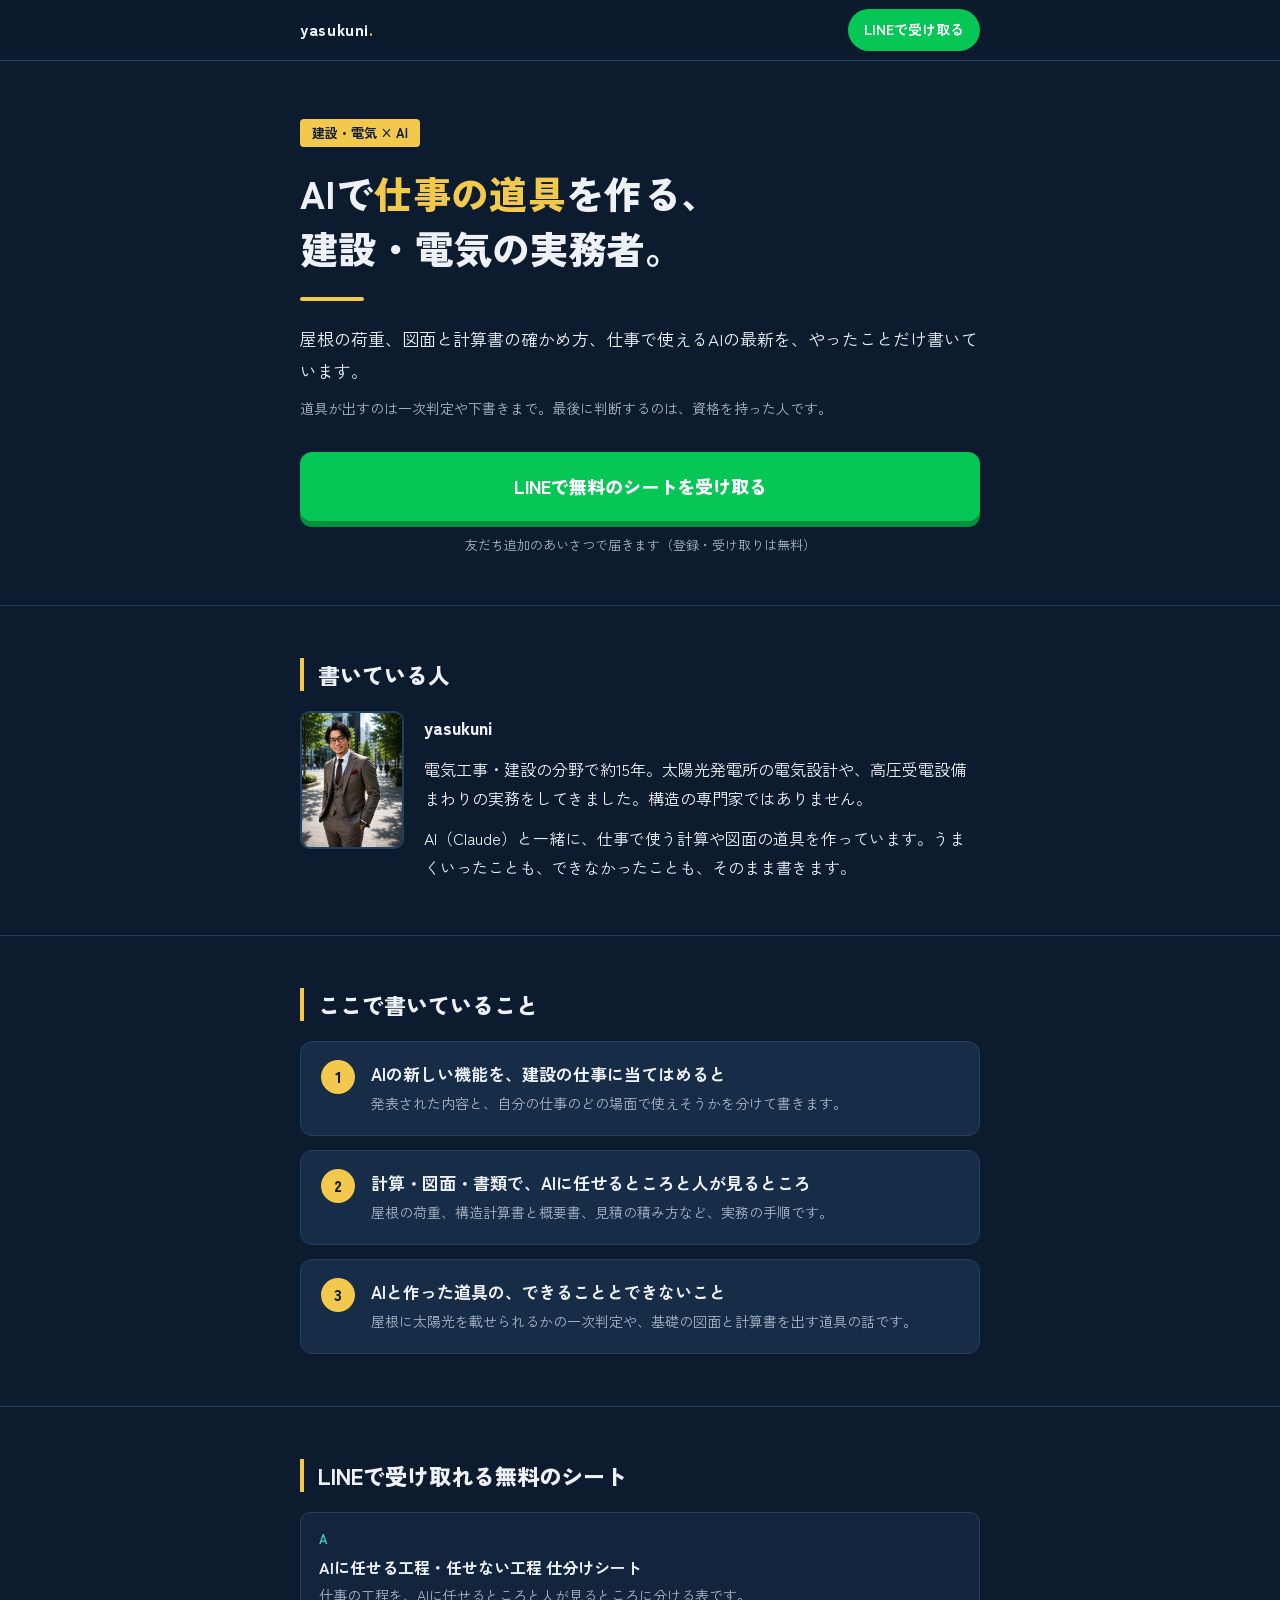
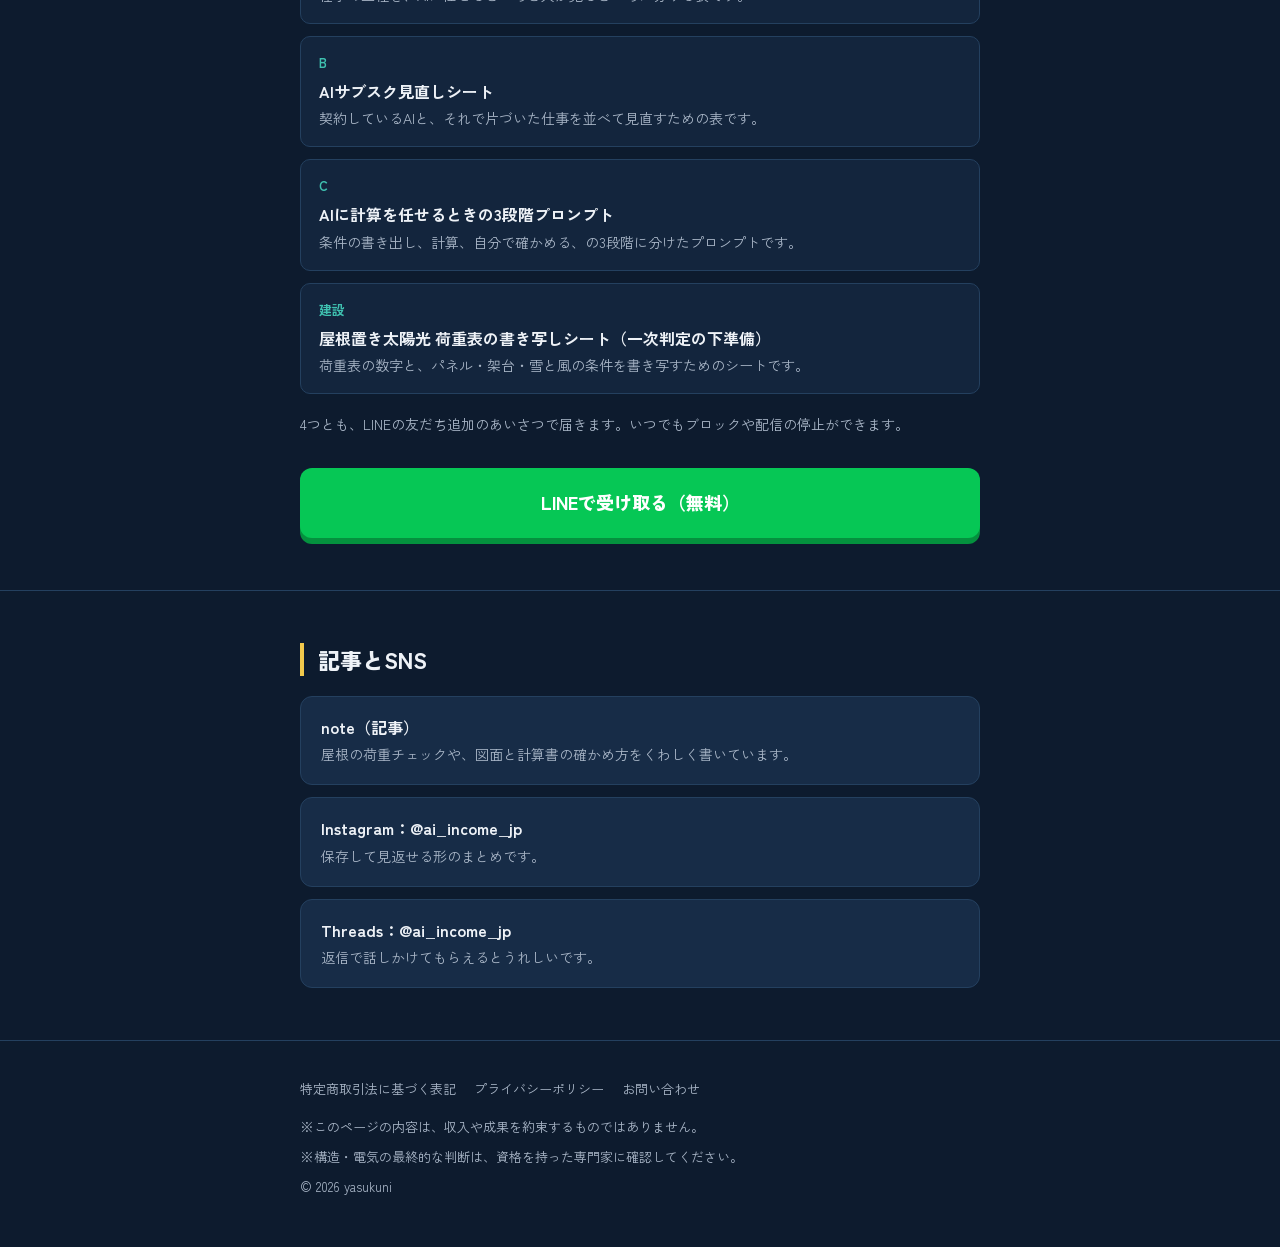
==== commit 6d9a2fa9: "LP: 収入の数字を外し、今の方針（建設・電気×AIの道具づくり）の短いページに作り直し - 「月3万円を稼いだ」「数万円〜10万円未満の収益」などの記述を削除 - 自己紹介を X/Threads/I" ====
--- a/index.html
+++ b/index.html
@@ -1,1830 +1,245 @@
 <!DOCTYPE html>
-<html lang="ja"><head>
+<html lang="ja">
+<head>
   <meta charset="UTF-8">
   <meta name="viewport" content="width=device-width, initial-scale=1.0">
-  <title>42歳・子沢山サラリーマンが、AIでゼロから収益化した全手順を公開します</title>
-  <meta name="description" content="管理職・子沢山の父・副業失敗続きの俺が実際に作ったAI副業ロードマップ。月3万円から始める具体的な手順をLINEで配布中。">
-
-  <!-- ===== Google Analytics タグ埋め込みスロット ===== -->
-  <!--
-  <script async src="https://www.googletagmanager.com/gtag/js?id=G-XXXXXXXXXX"></script>
-  <script>
-    window.dataLayer = window.dataLayer || [];
-    function gtag(){dataLayer.push(arguments);}
-    gtag('js', new Date());
-    gtag('config', 'G-XXXXXXXXXX');
-  </script>
-  -->
-
-  <!-- ===== Meta Pixel（Facebook/Instagram広告）タグ埋め込みスロット ===== -->
-  <!--
-  <script>
-    !function(f,b,e,v,n,t,s){
-      if(f.fbq)return;n=f.fbq=function(){n.callMethod?
-      n.callMethod.apply(n,arguments):n.queue.push(arguments)};
-      if(!f._fbq)f._fbq=n;n.push=n;n.loaded=!0;n.version='2.0';
-      n.queue=[];t=b.createElement(e);t.async=!0;
-      t.src=v;s=b.getElementsByTagName(e)[0];
-      s.parentNode.insertBefore(t,s)}(window, document,'script',
-      'https://connect.facebook.net/en_US/fbevents.js');
-    fbq('init', 'YOUR_PIXEL_ID_HERE');
-    fbq('track', 'PageView');
-  </script>
-  <noscript>
-    <img height="1" width="1" style="display:none"
-      src="https://www.facebook.com/tr?id=YOUR_PIXEL_ID_HERE&ev=PageView&noscript=1"/>
-  </noscript>
-  -->
-
+  <title>AIで仕事の道具を作る、建設・電気の実務者｜yasukuni</title>
+  <meta name="description" content="建設・電気の分野で約15年。屋根の荷重、図面と計算書の確かめ方、仕事で使えるAIの最新を、やったことだけ書いています。仕事に使えるシートはLINEで無料配布中。">
+  <meta property="og:title" content="AIで仕事の道具を作る、建設・電気の実務者｜yasukuni">
+  <meta property="og:description" content="屋根の荷重、図面と計算書の確かめ方、仕事で使えるAIの最新を、やったことだけ書いています。">
+  <meta property="og:type" content="website">
   <link rel="preconnect" href="https://fonts.googleapis.com">
-  <link rel="preconnect" href="https://fonts.gstatic.com" crossorigin="">
-  <link rel="stylesheet" href="https://fonts.googleapis.com/css2?family=Zen+Kaku+Gothic+New:wght@400;500;700;900&family=Shippori+Mincho:wght@600;700;800&family=Space+Grotesk:wght@500;600;700&display=swap">
+  <link rel="preconnect" href="https://fonts.gstatic.com" crossorigin>
+  <link rel="stylesheet" href="https://fonts.googleapis.com/css2?family=Zen+Kaku+Gothic+New:wght@400;500;700;900&display=swap">
   <style>
-
-
-
-
-
-
-
-
-
-
-
-
-
-
-
-
-
-
-
-
-
-
-
-
-
-
-
-
-
-
-
-
-
-
-
-
-
-
-
-
-
-
-
-
-
-
-
-
-
-
-
-
-
-
-
-
-
-
-
-
-
-
-
-
-
-
-
-
-
-
-
-
-
-
-
-
-
-
-
-
-
-
-
-
-
-
-
-
-
-
-
-
-
-
-
-
-
-
-
-
-
-
-
-
-
-
-
-
-
-
-
-
-
-
-
-
-
-
-
-/* latin-ext */
-
-/* latin */
-
-
-
-
-
-
-
-
-
-
-
-
-
-
-
-
-
-
-
-
-
-
-
-
-
-
-
-
-
-
-
-
-
-
-
-
-
-
-
-
-
-
-
-
-
-
-
-
-
-
-
-
-
-
-
-
-
-
-
-
-
-
-
-
-
-
-
-
-
-
-
-
-
-
-
-
-
-
-
-
-
-
-
-
-
-
-
-
-
-
-
-
-
-
-
-
-
-
-
-
-
-
-
-
-
-
-
-
-
-
-
-
-
-
-
-
-
-
-
-
-
-/* latin-ext */
-
-/* latin */
-
-
-
-
-
-
-
-
-
-
-
-
-
-
-
-
-
-
-
-
-
-
-
-
-
-
-
-
-
-
-
-
-
-
-
-
-
-
-
-
-
-
-
-
-
-
-
-
-
-
-
-
-
-
-
-
-
-
-
-
-
-
-
-
-
-
-
-
-
-
-
-
-
-
-
-
-
-
-
-
-
-
-
-
-
-
-
-
-
-
-
-
-
-
-
-
-
-
-
-
-
-
-
-
-
-
-
-
-
-
-
-
-
-
-
-
-
-
-
-
-
-/* latin-ext */
-
-/* latin */
-
-/* vietnamese */
-
-/* latin-ext */
-
-/* latin */
-
-/* vietnamese */
-
-/* latin-ext */
-
-/* latin */
-
-/* vietnamese */
-
-/* latin-ext */
-
-/* latin */
-
-
-
-
-
-
-
-
-
-
-
-
-
-
-
-
-
-
-
-
-
-
-
-
-
-
-
-
-
-
-
-
-
-
-
-
-
-
-
-
-
-
-
-
-
-
-
-
-
-
-
-
-
-
-
-
-
-
-
-
-
-
-
-
-
-
-
-
-
-
-
-
-
-
-
-
-
-
-
-
-
-
-
-
-
-
-
-
-
-
-
-
-
-
-
-
-
-
-
-
-
-
-
-
-
-
-
-
-
-
-
-
-
-
-
-
-
-
-
-/* cyrillic */
-
-/* latin-ext */
-
-/* latin */
-
-
-
-
-
-
-
-
-
-
-
-
-
-
-
-
-
-
-
-
-
-
-
-
-
-
-
-
-
-
-
-
-
-
-
-
-
-
-
-
-
-
-
-
-
-
-
-
-
-
-
-
-
-
-
-
-
-
-
-
-
-
-
-
-
-
-
-
-
-
-
-
-
-
-
-
-
-
-
-
-
-
-
-
-
-
-
-
-
-
-
-
-
-
-
-
-
-
-
-
-
-
-
-
-
-
-
-
-
-
-
-
-
-
-
-
-
-
-
-/* cyrillic */
-
-/* latin-ext */
-
-/* latin */
-
-
-
-
-
-
-
-
-
-
-
-
-
-
-
-
-
-
-
-
-
-
-
-
-
-
-
-
-
-
-
-
-
-
-
-
-
-
-
-
-
-
-
-
-
-
-
-
-
-
-
-
-
-
-
-
-
-
-
-
-
-
-
-
-
-
-
-
-
-
-
-
-
-
-
-
-
-
-
-
-
-
-
-
-
-
-
-
-
-
-
-
-
-
-
-
-
-
-
-
-
-
-
-
-
-
-
-
-
-
-
-
-
-
-
-
-
-
-
-/* cyrillic */
-
-/* latin-ext */
-
-/* latin */
-
-
-
-
-
-
-
-
-
-
-
-
-
-
-
-
-
-
-
-
-
-
-
-
-
-
-
-
-
-
-
-
-
-
-
-
-
-
-
-
-
-
-
-
-
-
-
-
-
-
-
-
-
-
-
-
-
-
-
-
-
-
-
-
-
-
-
-
-
-
-
-
-
-
-
-
-
-
-
-
-
-
-
-
-
-
-
-
-
-
-
-
-
-
-
-
-
-
-
-
-
-
-
-
-
-
-
-
-
-
-
-
-
-
-
-
-
-
-
-/* cyrillic */
-
-/* latin-ext */
-
-/* latin */
-
-</style>
-
-  <style>
-    *, *::before, *::after { box-sizing: border-box; margin: 0; padding: 0; }
-
     :root {
-      /* ---- Dark luxe palette ---- */
-      --bg:        #0b0c0f;
-      --bg-2:      #101218;
-      --surface:   #14161d;
-      --surface-2: #191c25;
-      --line:      rgba(201,162,75,0.16);
-      --line-soft: rgba(255,255,255,0.07);
-
-      --gold:      #C9A24B;
-      --gold-soft: #E2C887;
-      --gold-deep: #9C7C32;
-
-      --line-green: #06C755;
-
-      --ink:       #F2EEE4;   /* warm off-white */
-      --ink-mid:   #B7B2A7;
-      --ink-dim:   #837F76;
-
-      --maxw: 1120px;
-      --radius: 18px;
-      --radius-lg: 26px;
-      --ease: cubic-bezier(.2,.7,.2,1);
-    }
-
-    html { scroll-behavior: smooth; -webkit-text-size-adjust: 100%; }
-
+      --navy: #0d1b2e;
+      --navy-2: #13253d;
+      --panel: #172c47;
+      --line: #24405f;
+      --text: #eef2f7;
+      --muted: #a9b6c7;
+      --amber: #f2c94c;
+      --teal: #3fc1b0;
+      --line-green: #06c755;
+    }
+    * { box-sizing: border-box; margin: 0; padding: 0; }
+    html { scroll-behavior: smooth; }
     body {
-      font-family: 'Zen Kaku Gothic New', 'Hiragino Sans', 'Hiragino Kaku Gothic ProN', sans-serif;
-      color: var(--ink);
-      background: var(--bg);
+      background: var(--navy);
+      color: var(--text);
+      font-family: "Zen Kaku Gothic New", "Hiragino Kaku Gothic ProN", "Noto Sans JP", sans-serif;
       line-height: 1.85;
       font-size: 16px;
-      letter-spacing: 0.01em;
-      overflow-x: hidden;
       -webkit-font-smoothing: antialiased;
     }
-
-    /* warm grain + glow background */
-    body::before {
-      content: "";
-      position: fixed; inset: 0;
-      background:
-        radial-gradient(900px 600px at 80% -5%, rgba(201,162,75,0.10), transparent 60%),
-        radial-gradient(800px 700px at -10% 25%, rgba(79,124,255,0.05), transparent 60%);
-      pointer-events: none; z-index: 0;
-    }
-    body::after {
-      content: "";
-      position: fixed; inset: 0;
-      background-image: url("data:image/svg+xml,%3Csvg xmlns='http://www.w3.org/2000/svg' width='160' height='160'%3E%3Cfilter id='n'%3E%3CfeTurbulence type='fractalNoise' baseFrequency='0.8' numOctaves='2'/%3E%3C/filter%3E%3Crect width='100%25' height='100%25' filter='url(%23n)' opacity='0.5'/%3E%3C/svg%3E");
-      opacity: 0.035; pointer-events: none; z-index: 0; mix-blend-mode: overlay;
-    }
-
-    .wrap { position: relative; z-index: 1; }
-    .container { width: 100%; max-width: var(--maxw); margin: 0 auto; padding: 0 22px; }
-    .narrow { max-width: 760px; }
-
-    section { position: relative; padding: clamp(64px, 9vw, 120px) 0; }
-
-    /* ---------- shared type ---------- */
-    /* Japanese phrase-aware wrapping: break at natural phrase boundaries,
-       and keep tagged chunks (.nb) from ever breaking internally. */
-    h1, h2, h3,
-    .hero-story, .final-msg, .profile-body, .solution-foot,
-    .problem-item p, .problem-note, .h-body, .step-body p,
-    .offer-list .o-txt span, .faq-a-inner, .page-intro {
-      word-break: auto-phrase;
-      line-break: strict;
-    }
-    .nb { white-space: nowrap; }
-    @media (max-width: 620px) {
-      .br-pc { display: none; }
-    }
-    .eyebrow {
-      display: inline-flex; align-items: center; gap: 9px;
-      font-family: 'Space Grotesk', sans-serif;
-      font-size: 0.74rem; font-weight: 600; letter-spacing: 0.22em;
-      text-transform: uppercase; color: var(--gold-soft);
-      margin-bottom: 22px;
-    }
-    .eyebrow::before {
-      content: ""; width: 26px; height: 1px;
-      background: linear-gradient(90deg, var(--gold), transparent);
-    }
-    .eyebrow.center { justify-content: center; }
-    .eyebrow.center::after {
-      content: ""; width: 26px; height: 1px;
-      background: linear-gradient(270deg, var(--gold), transparent);
-    }
-
-    h2.title {
-      font-family: 'Shippori Mincho', serif;
-      font-weight: 800;
-      font-size: clamp(1.55rem, 4.4vw, 2.6rem);
-      line-height: 1.4; letter-spacing: 0.01em;
-      margin-bottom: 18px;
-      text-wrap: balance;
-    }
-    .section-head { text-align: center; max-width: 720px; margin: 0 auto clamp(40px,6vw,64px); }
-    .section-head p.sub { color: var(--ink-mid); font-size: 0.98rem; }
-
-    .g { color: var(--gold-soft); }
-    em.g { font-style: normal; color: var(--gold-soft); }
-    strong { font-weight: 700; color: var(--ink); }
-
-    /* ---------- CTA buttons ---------- */
-    .cta-group { display: flex; flex-direction: column; align-items: center; gap: 12px; }
-    .line-btn {
-      position: relative;
-      display: inline-flex; flex-direction: column; align-items: center; justify-content: center;
-      width: 100%; max-width: 420px;
-      background: linear-gradient(180deg, #08d75e, #05b54e);
-      color: #fff; text-decoration: none;
-      padding: 19px 30px; border-radius: 999px;
-      font-weight: 700; font-size: 1.06rem; letter-spacing: 0.02em;
-      box-shadow: 0 14px 34px rgba(6,199,85,0.34), inset 0 1px 0 rgba(255,255,255,0.35);
-      transition: transform .25s var(--ease), box-shadow .25s var(--ease);
-      overflow: hidden;
-    }
-    .line-btn .btn-main { display: inline-flex; align-items: center; gap: 10px; }
-    .line-btn small { font-weight: 500; font-size: 0.72rem; opacity: 0.92; margin-top: 5px; letter-spacing: 0.04em; }
-    .line-btn:hover { transform: translateY(-3px); box-shadow: 0 20px 44px rgba(6,199,85,0.46), inset 0 1px 0 rgba(255,255,255,0.4); }
-    .line-btn::after {
-      content: ""; position: absolute; top: 0; left: -60%; width: 45%; height: 100%;
-      background: linear-gradient(100deg, transparent, rgba(255,255,255,0.4), transparent);
-      transform: skewX(-18deg); transition: left .6s var(--ease);
-    }
-    .line-btn:hover::after { left: 130%; }
-    .cta-note { font-size: 0.76rem; color: var(--ink-dim); letter-spacing: 0.03em; }
-    .cta-note svg { vertical-align: -2px; margin-right: 5px; }
-
-    /* ---------- top bar ---------- */
-    .topbar {
-      position: sticky; top: 0; z-index: 50;
-      background: rgba(11,12,15,0.72);
-      backdrop-filter: blur(14px) saturate(140%);
-      border-bottom: 1px solid var(--line-soft);
-    }
-    .topbar-inner { display: flex; align-items: center; justify-content: space-between; height: 60px; }
-    .brand { display: flex; align-items: center; gap: 10px; font-weight: 700; letter-spacing: 0.02em; }
-    .brand .mark {
-      width: 30px; height: 30px; border-radius: 9px; flex-shrink: 0;
-      background: linear-gradient(150deg, var(--gold-soft), var(--gold-deep));
-      display: grid; place-items: center; color: #1a1408;
-      font-family: 'Space Grotesk', sans-serif; font-weight: 700; font-size: 0.92rem;
-    }
-    .brand .brand-txt { font-size: 0.92rem; }
-    .brand .brand-txt span { display: block; font-size: 0.64rem; font-weight: 500; color: var(--ink-dim); letter-spacing: 0.16em; }
-    .topbar .mini-cta {
-      display: inline-flex; align-items: center; gap: 7px; white-space: nowrap;
+    a { color: inherit; }
+    .wrap { max-width: 720px; margin: 0 auto; padding: 0 20px; }
+
+    header {
+      position: sticky; top: 0; z-index: 10;
+      background: rgba(13, 27, 46, 0.92);
+      backdrop-filter: blur(6px);
+      border-bottom: 1px solid var(--line);
+    }
+    header .wrap { display: flex; align-items: center; justify-content: space-between; height: 60px; }
+    .brand { font-weight: 900; letter-spacing: 0.04em; text-decoration: none; }
+    .brand span { color: var(--amber); }
+    .btn-line-s {
       background: var(--line-green); color: #fff; text-decoration: none;
-      font-size: 0.82rem; font-weight: 700; padding: 9px 18px; border-radius: 999px;
-      box-shadow: 0 6px 16px rgba(6,199,85,0.3);
-      transition: transform .2s var(--ease);
-    }
-    .topbar .mini-cta:hover { transform: translateY(-1px); }
-
-    /* ---------- hero ---------- */
-    #hero { padding-top: clamp(52px, 8vw, 96px); padding-bottom: clamp(40px,6vw,72px); }
-    .hero-grid { display: block; }
-    .hero-left { max-width: 820px; margin: 0 auto; text-align: center; }
-    .hero-chip {
-      display: inline-flex; align-items: center; gap: 8px;
-      border: 1px solid var(--line); background: rgba(201,162,75,0.07);
-      color: var(--gold-soft); font-size: 0.76rem; font-weight: 700; letter-spacing: 0.04em;
-      padding: 7px 15px; border-radius: 999px; margin-bottom: 26px;
-    }
-    .hero-chip .dot { width: 7px; height: 7px; border-radius: 50%; background: var(--gold-soft); box-shadow: 0 0 0 4px rgba(201,162,75,0.18); }
-    #hero h1 {
-      font-family: 'Shippori Mincho', serif;
-      font-weight: 800;
-      font-size: clamp(1.85rem, 5.4vw, 3.35rem);
-      line-height: 1.34; letter-spacing: 0.005em;
-      margin-bottom: 26px; text-wrap: balance;
-    }
-    #hero h1 .underline {
-      background: linear-gradient(transparent 62%, rgba(201,162,75,0.28) 62%);
-      padding: 0 2px;
-    }
-    .hero-story {
-      position: relative;
-      padding: 0 0 4px; margin: 0 auto 30px; max-width: 620px;
-      color: var(--ink-mid); font-size: 0.96rem; line-height: 1.95;
-    }
-    .hero-story::before {
-      content: ""; display: block; width: 38px; height: 2px; margin: 0 auto 18px;
-      background: linear-gradient(90deg, transparent, var(--gold-deep), transparent);
-    }
-    .hero-story strong { color: var(--gold-soft); font-weight: 700; }
-    .hero-numbers { display: flex; gap: 14px; margin: 30px auto; flex-wrap: wrap; max-width: 560px; }
-    .num-item {
-      flex: 1; min-width: 96px;
-      background: var(--surface); border: 1px solid var(--line-soft);
-      border-radius: 14px; padding: 16px 14px; text-align: center;
-    }
-    .num-item .num { font-family: 'Shippori Mincho', serif; font-size: 1.6rem; font-weight: 800; color: var(--gold-soft); line-height: 1.1; }
-    .num-item .label { font-size: 0.7rem; color: var(--ink-dim); margin-top: 6px; letter-spacing: 0.04em; }
-    #hero .cta-group { align-items: center; }
-    #hero .line-btn { align-self: center; }
-
-    /* hero visual card */
-    .hero-visual { position: relative; }
-    .hero-card {
-      position: relative;
-      background: linear-gradient(180deg, var(--surface-2), var(--surface));
-      border: 1px solid var(--line); border-radius: var(--radius-lg);
-      padding: 26px; overflow: hidden;
-      box-shadow: 0 30px 70px rgba(0,0,0,0.5);
-    }
-    .hero-card::before {
-      content: ""; position: absolute; inset: 0;
-      background: radial-gradient(420px 200px at 70% 0%, rgba(201,162,75,0.16), transparent 70%);
-      pointer-events: none;
-    }
-    .hero-card .label-row { display: flex; align-items: center; justify-content: space-between; margin-bottom: 18px; position: relative; }
-    .hero-card .label-row span { font-family: 'Space Grotesk', sans-serif; font-size: 0.7rem; letter-spacing: 0.18em; color: var(--ink-dim); text-transform: uppercase; }
-    .hero-card .label-row .live { display: inline-flex; align-items: center; gap: 6px; color: var(--gold-soft); }
-    .hero-card .label-row .live .pulse { width: 7px; height: 7px; border-radius: 50%; background: var(--gold-soft); animation: pulse 1.8s infinite; }
-    @keyframes pulse { 0%,100%{ box-shadow:0 0 0 0 rgba(201,162,75,0.5);} 50%{ box-shadow:0 0 0 6px rgba(201,162,75,0);} }
-    .toolset { display: flex; flex-direction: column; gap: 12px; position: relative; }
-    .tool-row {
-      display: flex; align-items: center; gap: 14px;
-      background: rgba(255,255,255,0.025); border: 1px solid var(--line-soft);
-      border-radius: 13px; padding: 13px 15px;
-    }
-    .tool-row .ico {
-      width: 40px; height: 40px; border-radius: 11px; flex-shrink: 0;
-      background: linear-gradient(150deg, rgba(201,162,75,0.22), rgba(201,162,75,0.05));
-      border: 1px solid var(--line);
-      display: grid; place-items: center; color: var(--gold-soft);
-    }
-    .tool-row .t-txt b { display: block; font-size: 0.9rem; font-weight: 700; }
-    .tool-row .t-txt small { font-size: 0.74rem; color: var(--ink-dim); }
-    .tool-row .t-check { margin-left: auto; color: var(--gold-soft); flex-shrink: 0; }
-    .hero-card .price-strip {
-      margin-top: 18px; padding-top: 16px; border-top: 1px dashed var(--line);
-      display: flex; align-items: baseline; justify-content: space-between; position: relative;
-    }
-    .hero-card .price-strip .lbl { font-size: 0.78rem; color: var(--ink-mid); }
-    .hero-card .price-strip .val { font-family: 'Shippori Mincho', serif; font-size: 1.7rem; font-weight: 800; color: var(--gold-soft); }
-    .hero-card .price-strip .val s { font-family: 'Zen Kaku Gothic New',sans-serif; font-size: 0.85rem; color: var(--ink-dim); font-weight: 500; margin-right: 8px; }
-
-    /* ---------- generic surface card ---------- */
+      font-weight: 700; font-size: 14px; padding: 8px 16px; border-radius: 999px;
+    }
+
+    .hero { padding: 56px 0 48px; border-bottom: 1px solid var(--line); }
+    .tag {
+      display: inline-block; font-size: 13px; font-weight: 700; color: var(--navy);
+      background: var(--amber); padding: 2px 12px; border-radius: 4px; margin-bottom: 18px;
+    }
+    h1 { font-size: clamp(26px, 6.4vw, 38px); line-height: 1.45; font-weight: 900; letter-spacing: 0.01em; }
+    h1 em { font-style: normal; color: var(--amber); }
+    .bar { width: 64px; height: 4px; background: var(--amber); margin: 22px 0; border-radius: 2px; }
+    .lead { color: var(--text); font-size: 17px; }
+    .lead small { display: block; color: var(--muted); font-size: 14px; margin-top: 10px; }
+
+    .cta { margin-top: 30px; }
+    .btn-line {
+      display: block; text-align: center; text-decoration: none;
+      background: var(--line-green); color: #fff; font-weight: 900; font-size: 18px;
+      padding: 18px 20px; border-radius: 12px;
+      box-shadow: 0 6px 0 #04913e;
+    }
+    .btn-line:active { transform: translateY(3px); box-shadow: 0 3px 0 #04913e; }
+    .cta p { text-align: center; color: var(--muted); font-size: 13px; margin-top: 12px; }
+
+    section { padding: 52px 0; border-bottom: 1px solid var(--line); }
+    h2 { font-size: 22px; font-weight: 900; margin-bottom: 20px; padding-left: 14px; border-left: 4px solid var(--amber); line-height: 1.5; }
+
+    .profile { display: flex; gap: 20px; align-items: flex-start; }
+    .profile img { width: 104px; height: 138px; object-fit: cover; border-radius: 10px; border: 2px solid var(--line); flex-shrink: 0; }
+    .profile .name { font-weight: 900; font-size: 18px; margin-bottom: 6px; }
+    .profile p + p { margin-top: 10px; }
+    @media (max-width: 480px) { .profile { flex-direction: column; } }
+
+    .cards { display: grid; gap: 14px; }
     .card {
-      background: linear-gradient(180deg, var(--surface-2), var(--surface));
-      border: 1px solid var(--line-soft); border-radius: var(--radius);
-    }
-
-    /* ---------- profile ---------- */
-    .profile-wrap { display: grid; grid-template-columns: 280px 1fr; gap: clamp(24px,4vw,48px); align-items: start; }
-    .profile-portrait {
-      position: relative; border-radius: var(--radius-lg); overflow: hidden;
-      border: 1px solid var(--line); background: var(--surface);
-      box-shadow: 0 24px 60px rgba(0,0,0,0.5);
-    }
-    .profile-portrait img { display: block; width: 100%; aspect-ratio: 1/1; object-fit: cover; }
-    .profile-portrait .name-plate {
-      position: absolute; left: 0; right: 0; bottom: 0;
-      padding: 28px 18px 16px; background: linear-gradient(transparent, rgba(8,9,12,0.92));
-    }
-    .profile-portrait .name-plate b { font-size: 1.05rem; font-weight: 700; }
-    .profile-portrait .name-plate span { display: block; font-size: 0.72rem; color: var(--ink-mid); margin-top: 2px; letter-spacing: 0.03em; }
-    .profile-tags { display: flex; flex-wrap: wrap; gap: 8px; margin: 0 0 22px; }
-    .profile-tag {
-      font-size: 0.74rem; font-weight: 700; color: var(--gold-soft);
-      border: 1px solid var(--line); background: rgba(201,162,75,0.06);
-      padding: 5px 13px; border-radius: 999px;
-    }
-    .profile-body { color: var(--ink-mid); font-size: 0.98rem; line-height: 2; }
-    .profile-body strong { color: var(--ink); }
-    .profile-quote {
-      margin-top: 22px; padding: 18px 20px; border-radius: 14px;
-      background: rgba(201,162,75,0.05); border: 1px solid var(--line);
-      font-family: 'Shippori Mincho', serif; font-size: 1.02rem; color: var(--gold-soft); line-height: 1.8;
-    }
-
-    /* ---------- problem ---------- */
-    #problem { background: linear-gradient(180deg, transparent, rgba(255,255,255,0.012)); }
-    .problem-grid { display: grid; grid-template-columns: repeat(2,1fr); gap: 14px; }
-    .problem-item {
-      display: flex; gap: 14px; align-items: flex-start;
-      padding: 20px; border-radius: 14px;
-      background: var(--surface); border: 1px solid var(--line-soft);
-      transition: border-color .3s var(--ease), transform .3s var(--ease);
-    }
-    .problem-item:hover { border-color: var(--line); transform: translateY(-2px); }
-    .problem-item .p-ico {
-      width: 38px; height: 38px; border-radius: 10px; flex-shrink: 0;
-      display: grid; place-items: center; color: var(--gold-soft);
-      background: rgba(201,162,75,0.08); border: 1px solid var(--line);
-    }
-    .problem-item p { font-size: 0.93rem; color: var(--ink-mid); line-height: 1.75; }
-    .problem-note {
-      grid-column: 1 / -1;
-      margin-top: 10px; padding: 22px 24px; border-radius: 16px;
-      background: linear-gradient(120deg, rgba(201,162,75,0.09), rgba(201,162,75,0.02));
-      border: 1px solid var(--line);
-      font-size: 0.96rem; color: var(--ink-mid); line-height: 1.9;
-    }
-    .problem-note strong { color: var(--gold-soft); }
-
-    /* ---------- solution roadmap ---------- */
-    .roadmap { position: relative; max-width: 820px; margin: 0 auto; }
-    .step {
-      position: relative; display: grid; grid-template-columns: 64px 1fr; gap: 22px;
-      padding: 0 0 38px;
-    }
-    .step:last-child { padding-bottom: 0; }
-    .step-rail { position: relative; display: flex; flex-direction: column; align-items: center; }
-    .step-num {
-      width: 58px; height: 58px; border-radius: 50%; flex-shrink: 0;
-      display: grid; place-items: center;
-      font-family: 'Space Grotesk', sans-serif; font-weight: 700; font-size: 1.3rem;
-      color: var(--gold-soft);
-      background: radial-gradient(circle at 30% 25%, var(--surface-2), var(--surface));
-      border: 1px solid var(--line);
-      box-shadow: 0 0 0 5px rgba(201,162,75,0.05);
-    }
-    .step:not(:last-child) .step-rail::after {
-      content: ""; flex: 1; width: 1px; margin: 8px 0;
-      background: linear-gradient(var(--gold-deep), transparent);
-    }
-    .step-body { padding-top: 6px; }
-    .step-body h3 { font-size: 1.12rem; font-weight: 700; margin-bottom: 8px; }
-    .step-body h3 .kana { font-family:'Space Grotesk',sans-serif; font-size:0.7rem; letter-spacing:0.18em; color: var(--ink-dim); display:block; margin-bottom: 4px; text-transform: uppercase; }
-    .step-body p { color: var(--ink-mid); font-size: 0.94rem; line-height: 1.9; }
-    .step-body p strong { color: var(--gold-soft); }
-    .solution-foot {
-      max-width: 820px; margin: 40px auto 0; text-align: center;
-      padding: 22px; border-radius: 16px; border: 1px solid var(--line-soft);
-      background: var(--surface); color: var(--ink-mid); font-size: 0.94rem;
-    }
-    .solution-foot strong { color: var(--gold-soft); }
-
-    /* ---------- honest ---------- */
-    .honest-grid { display: grid; gap: 18px; max-width: 880px; margin: 0 auto; }
-    .honest-card { padding: 26px 28px; }
-    .honest-card .h-head { display: flex; align-items: center; gap: 12px; margin-bottom: 16px; padding-bottom: 14px; border-bottom: 1px solid var(--line-soft); }
-    .honest-card .h-head .h-ico { color: var(--gold-soft); flex-shrink: 0; }
-    .honest-card .h-head b { font-size: 1.02rem; font-weight: 700; }
-    .honest-card .h-body { color: var(--ink-mid); font-size: 0.95rem; line-height: 1.95; }
-    .honest-card .h-body strong { color: var(--ink); }
-
-    /* ---------- offer ---------- */
-    #offer { background: linear-gradient(180deg, rgba(201,162,75,0.04), transparent 30%); }
-    .offer-shell {
-      max-width: 880px; margin: 0 auto;
-      background: linear-gradient(180deg, var(--surface-2), var(--bg-2));
-      border: 1px solid var(--line); border-radius: var(--radius-lg);
-      padding: clamp(28px,4vw,46px); position: relative; overflow: hidden;
-      box-shadow: 0 40px 90px rgba(0,0,0,0.55);
-    }
-    .offer-shell::before {
-      content: ""; position: absolute; inset: 0;
-      background: radial-gradient(500px 240px at 50% -10%, rgba(201,162,75,0.16), transparent 70%);
-      pointer-events: none;
-    }
-    .offer-list { list-style: none; display: grid; gap: 14px; position: relative; }
-    .offer-list li {
-      display: grid; grid-template-columns: 44px 1fr; gap: 16px; align-items: start;
-      padding: 18px; border-radius: 14px;
-      background: rgba(255,255,255,0.022); border: 1px solid var(--line-soft);
-    }
-    .offer-list .o-num {
-      width: 44px; height: 44px; border-radius: 12px;
-      display: grid; place-items: center;
-      font-family: 'Space Grotesk', sans-serif; font-weight: 700; color: #1a1408;
-      background: linear-gradient(150deg, var(--gold-soft), var(--gold-deep));
-    }
-    .offer-list .o-txt b { font-size: 0.98rem; font-weight: 700; display: block; margin-bottom: 3px; }
-    .offer-list .o-txt span { font-size: 0.85rem; color: var(--ink-dim); line-height: 1.7; }
-    .offer-price { text-align: center; margin: 30px 0 26px; position: relative; }
-    .offer-price .free-label {
-      display: inline-block; font-family:'Space Grotesk',sans-serif; font-size: 0.72rem; letter-spacing: 0.2em;
-      color: var(--gold-soft); border: 1px solid var(--line); border-radius: 999px;
-      padding: 6px 16px; margin-bottom: 14px; text-transform: uppercase;
-    }
-    .offer-price .price { display: flex; align-items: baseline; justify-content: center; gap: 12px; }
-    .offer-price .price s { color: var(--ink-dim); font-size: 1.1rem; }
-    .offer-price .price .free { font-family:'Shippori Mincho',serif; font-size: clamp(2.4rem,7vw,3.4rem); font-weight: 800; color: var(--gold-soft); line-height: 1; }
-    .offer-price .price .yen { font-size: 1rem; color: var(--ink-mid); }
-
-    /* ---------- faq ---------- */
-    .faq-list { max-width: 760px; margin: 0 auto; display: flex; flex-direction: column; gap: 12px; }
-    .faq-item { border: 1px solid var(--line-soft); border-radius: 14px; background: var(--surface); overflow: hidden; transition: border-color .3s var(--ease); }
-    .faq-item.open { border-color: var(--line); }
-    .faq-q {
-      width: 100%; text-align: left; cursor: pointer; background: none; border: none;
-      color: var(--ink); font-family: inherit; font-size: 0.98rem; font-weight: 700;
-      padding: 20px 22px; display: flex; align-items: center; gap: 14px;
-    }
-    .faq-q .q-mark { font-family:'Space Grotesk',sans-serif; color: var(--gold-soft); flex-shrink: 0; }
-    .faq-q .q-toggle { margin-left: auto; flex-shrink: 0; color: var(--gold-soft); transition: transform .3s var(--ease); }
-    .faq-item.open .q-toggle { transform: rotate(45deg); }
-    .faq-a { max-height: 0; overflow: hidden; transition: max-height .4s var(--ease); }
-    .faq-a-inner { padding: 0 22px 22px; color: var(--ink-mid); font-size: 0.92rem; line-height: 1.95; }
-
-    /* ---------- final cta ---------- */
-    #final-cta { text-align: center; }
-    .final-shell {
-      max-width: 760px; margin: 0 auto;
-      background: linear-gradient(180deg, var(--surface-2), var(--bg-2));
-      border: 1px solid var(--line); border-radius: var(--radius-lg);
-      padding: clamp(38px,6vw,64px) clamp(24px,4vw,48px); position: relative; overflow: hidden;
-      box-shadow: 0 40px 90px rgba(0,0,0,0.5);
-    }
-    .final-shell::before {
-      content:""; position:absolute; inset:0;
-      background: radial-gradient(600px 260px at 50% 120%, rgba(6,199,85,0.12), transparent 70%),
-                  radial-gradient(500px 220px at 50% -10%, rgba(201,162,75,0.14), transparent 70%);
-      pointer-events:none;
-    }
-    .final-shell h2 { font-family:'Shippori Mincho',serif; font-size: clamp(1.7rem,5vw,2.6rem); font-weight: 800; margin-bottom: 18px; position: relative; }
-    .final-shell .final-msg { color: var(--ink-mid); font-size: 0.98rem; line-height: 2; margin-bottom: 34px; position: relative; }
-    .final-shell .final-msg strong { color: var(--gold-soft); }
-    .final-shell .cta-group { position: relative; }
-
-    /* ---------- footer ---------- */
-    footer { border-top: 1px solid var(--line-soft); padding: 40px 0 120px; color: var(--ink-dim); }
-    .footer-inner { text-align: center; }
-    .footer-brand { display:inline-flex; align-items:center; gap:9px; margin-bottom: 18px; opacity: 0.9; }
-    .footer-brand .mark { width: 26px; height: 26px; border-radius: 8px; background: linear-gradient(150deg, var(--gold-soft), var(--gold-deep)); display:grid; place-items:center; color:#1a1408; font-family:'Space Grotesk',sans-serif; font-weight:700; font-size:0.8rem; }
-    .footer-links { display: flex; justify-content: center; flex-wrap: wrap; gap: 10px 24px; margin-bottom: 16px; font-size: 0.82rem; }
-    .footer-links a { color: var(--ink-mid); text-decoration: none; transition: color .2s; }
-    .footer-links a:hover { color: var(--gold-soft); }
-    footer p { font-size: 0.76rem; line-height: 1.8; }
-    footer .disclaimer { margin-top: 8px; font-size: 0.7rem; color: #555; }
-
-    /* ---------- sticky mobile cta ---------- */
-    .sticky-cta {
-      position: fixed; left: 0; right: 0; bottom: 0; z-index: 60;
-      padding: 12px 16px calc(12px + env(safe-area-inset-bottom));
-      background: linear-gradient(transparent, rgba(11,12,15,0.96) 22%);
-      transform: translateY(110%); transition: transform .4s var(--ease);
-      display: none;
-    }
-    .sticky-cta.show { transform: translateY(0); }
-    .sticky-cta a {
-      display: flex; align-items: center; justify-content: center; gap: 9px;
-      background: linear-gradient(180deg, #08d75e, #05b54e); color: #fff; text-decoration: none;
-      font-weight: 700; font-size: 1rem; padding: 15px; border-radius: 999px;
-      box-shadow: 0 -2px 24px rgba(6,199,85,0.4), inset 0 1px 0 rgba(255,255,255,0.35);
-    }
-
-    /* ---------- scroll reveal (only hide when JS+IO confirmed) ---------- */
-    html.io .reveal { opacity: 0; transform: translateY(26px); transition: opacity .8s var(--ease), transform .8s var(--ease); }
-    html.io .reveal.in { opacity: 1; transform: none; }
-    /* Fail-safe: snap visible with no transition (used when transitions can't run,
-       e.g. a backgrounded/throttled tab freezing the reveal at its hidden frame). */
-    html.io .reveal.reveal-now { opacity: 1 !important; transform: none !important; transition: none !important; }
-    @media (prefers-reduced-motion: reduce) {
-      html.io .reveal { opacity: 1; transform: none; transition: none; }
-      html { scroll-behavior: auto; }
-    }
-
-    /* ---------- responsive ---------- */
-    @media (max-width: 900px) {
-      .hero-grid { grid-template-columns: 1fr; }
-      .hero-visual { order: -1; }
-      .hero-card { max-width: 460px; margin: 0 auto; }
-      #hero .cta-group, #hero .line-btn { align-self: stretch; }
-      .profile-wrap { grid-template-columns: 1fr; }
-      .profile-portrait { max-width: 280px; }
-    }
-    @media (max-width: 620px) {
-      .container { padding: 0 18px; }
-      .problem-grid { grid-template-columns: 1fr; }
-      .hero-numbers { gap: 10px; }
-      .num-item { min-width: 0; padding: 13px 8px; }
-      .sticky-cta { display: block; }
-      .topbar .mini-cta .mini-txt { display: none; }
-      .topbar .mini-cta { padding: 9px 12px; }
-      .step { grid-template-columns: 50px 1fr; gap: 16px; }
-      .step-num { width: 48px; height: 48px; font-size: 1.1rem; }
-      footer { padding-bottom: 110px; }
-    }
+      background: var(--panel); border: 1px solid var(--line); border-radius: 12px;
+      padding: 18px 20px; display: flex; gap: 16px; align-items: flex-start;
+    }
+    .num { flex-shrink: 0; width: 34px; height: 34px; border-radius: 50%; background: var(--amber); color: var(--navy); font-weight: 900; display: grid; place-items: center; }
+    .card h3 { font-size: 17px; font-weight: 700; line-height: 1.6; }
+    .card p { color: var(--muted); font-size: 14px; margin-top: 4px; }
+
+    .gifts { display: grid; gap: 12px; }
+    .gift { background: var(--navy-2); border: 1px solid var(--line); border-radius: 10px; padding: 14px 18px; }
+    .gift .k { color: var(--teal); font-weight: 700; font-size: 13px; }
+    .gift .t { font-weight: 700; margin-top: 2px; }
+    .gift .d { color: var(--muted); font-size: 14px; }
+    .note-box { margin-top: 18px; color: var(--muted); font-size: 14px; }
+
+    .links { display: grid; gap: 12px; }
+    .link-card { display: block; text-decoration: none; background: var(--panel); border: 1px solid var(--line); border-radius: 12px; padding: 16px 20px; }
+    .link-card .t { font-weight: 700; }
+    .link-card .d { color: var(--muted); font-size: 14px; }
+
+    footer { padding: 36px 0 48px; color: var(--muted); font-size: 13px; }
+    footer nav { display: flex; flex-wrap: wrap; gap: 8px 18px; margin-bottom: 14px; }
+    footer nav a { text-decoration: none; }
+    footer nav a:hover { text-decoration: underline; }
+    footer p + p { margin-top: 6px; }
   </style>
 </head>
 <body>
-
-<div class="wrap">
-
-  <!-- ===== top bar ===== -->
-  <header class="topbar">
-    <div class="container topbar-inner">
-      <div class="brand">
-        <div class="mark">Y</div>
-        <div class="brand-txt">yasukuni<span>ai-income.jp</span></div>
-      </div>
-      <a href="https://lin.ee/x0MJVcC" class="mini-cta" onclick="trackConversion('topbar_cta')">
-        <svg width="16" height="16" viewBox="0 0 24 24" fill="currentColor"><path d="M12 2C6.5 2 2 5.7 2 10.3c0 2.9 1.9 5.5 4.8 7-.2.7-.7 2.5-.8 2.9 0 0-.1.4.2.5.2.1.4 0 .4 0 .5-.1 3.2-2.1 4.4-3 .3 0 .7.1 1 .1 5.5 0 10-3.7 10-8.3S17.5 2 12 2z"></path></svg>
-        <span class="mini-txt">LINEで受け取る</span>
-      </a>
+  <header>
+    <div class="wrap">
+      <a class="brand" href="#top">yasukuni<span>.</span></a>
+      <a class="btn-line-s" href="https://line.me/R/ti/p/%40911gqibe">LINEで受け取る</a>
     </div>
   </header>
 
-  <!-- ===== hero ===== -->
-  <section id="hero">
-    <div class="container">
-      <div class="hero-grid">
-        <div class="hero-left reveal">
-          <div class="hero-chip"><span class="dot"></span><span class="nb">実体験ベース・2026年版</span>&nbsp;<span class="nb">全手順公開</span></div>
-          <h1>
-            <span class="nb">42歳・管理職・</span><span class="nb">子供5人の俺が</span><br class="br-pc">
-            <span class="nb"><em class="g">AIでゼロから</em></span><span class="nb"><span class="underline">月3万円</span>を稼いだ</span><span class="nb">仕組みを、</span><span class="nb">そのまま渡します</span>
-          </h1>
-          <div class="hero-story">
-            <strong>「このままじゃ終わる」</strong>と思った日がありました。<br>
-            上司と部下の板挟み。家族5人を養う重さ。副業は何度やっても失敗ばかり。<br>
-            それでも諦めずにAIで試行錯誤して、ようやく<strong>「動く仕組み」</strong>を作れた。その全手順を、公開します。
-          </div>
-          <div class="hero-numbers">
-            <div class="num-item"><div class="num">4点</div><div class="label">即使えるツール</div></div>
-            <div class="num-item"><div class="num">穴埋め</div><div class="label">するだけで完成</div></div>
-            <div class="num-item"><div class="num">今日</div><div class="label">から動ける</div></div>
-          </div>
-          <div class="cta-group">
-            <a href="https://lin.ee/x0MJVcC" class="line-btn" id="cta-hero" onclick="trackConversion('hero_cta')">
-              <span class="btn-main">
-                <svg width="22" height="22" viewBox="0 0 24 24" fill="currentColor"><path d="M12 2C6.5 2 2 5.7 2 10.3c0 2.9 1.9 5.5 4.8 7-.2.7-.7 2.5-.8 2.9 0 0-.1.4.2.5.2.1.4 0 .4 0 .5-.1 3.2-2.1 4.4-3 .3 0 .7.1 1 .1 5.5 0 10-3.7 10-8.3S17.5 2 12 2z"></path></svg>
-                LINEから受け取る
-              </span>
-              <small>登録30秒・すぐに届きます</small>
-            </a>
-            <p class="cta-note">
-              <svg width="13" height="13" viewBox="0 0 24 24" fill="none" stroke="currentColor" stroke-width="2.4"><path d="M5 13l4 4L19 7" stroke-linecap="round" stroke-linejoin="round"></path></svg>
-              診断シート・プロンプト・雛形・台本をまとめて配布
-            </p>
-          </div>
+  <main id="top">
+    <div class="hero">
+      <div class="wrap">
+        <span class="tag">建設・電気 × AI</span>
+        <h1>AIで<em>仕事の道具</em>を作る、<br>建設・電気の実務者。</h1>
+        <div class="bar"></div>
+        <p class="lead">
+          屋根の荷重、図面と計算書の確かめ方、仕事で使えるAIの最新を、やったことだけ書いています。
+          <small>道具が出すのは一次判定や下書きまで。最後に判断するのは、資格を持った人です。</small>
+        </p>
+        <div class="cta">
+          <a class="btn-line" href="https://line.me/R/ti/p/%40911gqibe">LINEで無料のシートを受け取る</a>
+          <p>友だち追加のあいさつで届きます（登録・受け取りは無料）</p>
         </div>
       </div>
     </div>
-  </section>
-
-  <!-- ===== profile ===== -->
-  <section id="profile">
-    <div class="container">
-      <div class="section-head reveal">
-        <div class="eyebrow center">Who am I</div>
-        <h2 class="title">完璧な成功者ではなく、<br class="br-pc">「一緒に試行錯誤する人」です</h2>
-      </div>
-      <div class="profile-wrap reveal">
-        <div class="profile-portrait">
-          <img src="assets/yasukuni-profile.jpg" alt="yasukuni" style="display:block;width:100%;aspect-ratio:1/1;object-fit:cover;object-position:50% 22%;">
-          <div class="name-plate">
-            <b>yasukuni（42歳）</b>
-            <span>建設・エネルギー業界15年 / 現・管理職</span>
-          </div>
-        </div>
-        <div class="profile-info">
-          <div class="profile-tags">
-            <span class="profile-tag">子沢山の父</span>
-            <span class="profile-tag">副業失敗を何度も経験</span>
-            <span class="profile-tag">AI副業に本気で挑戦中</span>
-          </div>
-          <div class="profile-body">
-            30代のとき、働きすぎて意識を失いました。それからも会社では板挟みの管理職を続けています。<br><br>
-            <strong>副業は数千円〜数万円規模で何度も挑戦し、そのたびに失敗。</strong>それでも家族を守るために諦められなかった。<br><br>
-            今は「完璧な成功者」じゃなく「一緒に試行錯誤する人」として、AIを使った副業の仕組みを公開しています。
-          </div>
-          <div class="profile-quote">「このページを見ている人に、少しでも前に進んでほしい」——それだけです。</div>
-        </div>
-      </div>
-    </div>
-  </section>
-
-  <!-- ===== problem ===== -->
-  <section id="problem">
-    <div class="container narrow">
-      <div class="section-head reveal">
-        <div class="eyebrow center">The Real Problem</div>
-        <h2 class="title">副業情報が溢れているのに、<br class="br-pc">なぜ動けないのか</h2>
-      </div>
-      <div class="problem-grid reveal">
-        <div class="problem-item">
-          <div class="p-ico"><svg width="20" height="20" viewBox="0 0 24 24" fill="none" stroke="currentColor" stroke-width="1.8"><path d="M3 12h4l3 8 4-16 3 8h4" stroke-linecap="round" stroke-linejoin="round"></path></svg></div>
-          <p>毎日投稿しているのに再生数が伸びず、疲弊している</p>
-        </div>
-        <div class="problem-item">
-          <div class="p-ico"><svg width="20" height="20" viewBox="0 0 24 24" fill="none" stroke="currentColor" stroke-width="1.8"><rect x="4" y="4" width="16" height="14" rx="2"></rect><path d="M4 18l5-5 3 3 4-4 4 4" stroke-linecap="round" stroke-linejoin="round"></path></svg></div>
-          <p>何度かLPを作ってみたが、誰も登録してくれない</p>
-        </div>
-        <div class="problem-item">
-          <div class="p-ico"><svg width="20" height="20" viewBox="0 0 24 24" fill="none" stroke="currentColor" stroke-width="1.8"><circle cx="12" cy="12" r="8"></circle><path d="M12 8v4l3 2" stroke-linecap="round" stroke-linejoin="round"></path></svg></div>
-          <p>投稿・分析・返信…本業と並行では時間が足りない</p>
-        </div>
-        <div class="problem-item">
-          <div class="p-ico"><svg width="20" height="20" viewBox="0 0 24 24" fill="none" stroke="currentColor" stroke-width="1.8"><path d="M12 3v18M7 7h7a3 3 0 010 6H8a3 3 0 000 6h8" stroke-linecap="round" stroke-linejoin="round"></path></svg></div>
-          <p>「これで稼げる」という情報を買ったが、再現できなかった</p>
-        </div>
-        <div class="problem-item">
-          <div class="p-ico"><svg width="20" height="20" viewBox="0 0 24 24" fill="none" stroke="currentColor" stroke-width="1.8"><circle cx="11" cy="11" r="7"></circle><path d="M21 21l-4-4" stroke-linecap="round"></path></svg></div>
-          <p>何から手をつければいいかわからず、調べるだけで終わる日が続く</p>
-        </div>
-        <div class="problem-item" style="align-items:center;">
-          <div class="p-ico" style="background:rgba(255,255,255,0.04);"><svg width="20" height="20" viewBox="0 0 24 24" fill="none" stroke="currentColor" stroke-width="1.8"><path d="M12 8v5M12 16h.01" stroke-linecap="round"></path><circle cx="12" cy="12" r="9"></circle></svg></div>
-          <p style="color:var(--ink);font-weight:700;">…どれか1つでも、当てはまりませんか？</p>
-        </div>
-        <div class="problem-note">
-          全部、俺も経験しています。問題は<strong>「仕組みがない」</strong>ことと、<strong>「最初の小さな成果」</strong>を出す前に諦めてしまうこと。逆に言えば、ここさえ越えれば景色は変わります。
-        </div>
-      </div>
-    </div>
-  </section>
-
-  <!-- ===== solution ===== -->
-  <section id="solution">
-    <div class="container">
-      <div class="section-head reveal">
-        <div class="eyebrow center">The Roadmap</div>
-        <h2 class="title">まず月3万円を出す<br class="br-pc"><span class="g">「AI副業ロードマップ 30日版」</span></h2>
-        <p class="sub">バズ狙いではなく、信頼を積み上げて「動く仕組み」を1本通すための4ステップ。</p>
-      </div>
-      <div class="roadmap">
-        <div class="step reveal">
-          <div class="step-rail"><div class="step-num">1</div></div>
-          <div class="step-body">
-            <h3><span class="kana">Step 01 — Reach</span>TikTok・Instagramで最初のフォロワーを集める</h3>
-            <p>AIで作ったフックと投稿テンプレートを使って1日1〜2本を継続。バズを狙うより<strong>「信頼される投稿」</strong>を積み上げることが最速の近道です。</p>
-          </div>
-        </div>
-        <div class="step reveal">
-          <div class="step-rail"><div class="step-num">2</div></div>
-          <div class="step-body">
-            <h3><span class="kana">Step 02 — Convert</span>LPでLINE登録者を増やす</h3>
-            <p>スマホ最適化の構成で、問題提起→解決策→あなたのストーリー→CTAの順に配置。<strong>「この人なら信頼できる」</strong>と思わせることがCV率を上げる鍵です。</p>
-          </div>
-        </div>
-        <div class="step reveal">
-          <div class="step-rail"><div class="step-num">3</div></div>
-          <div class="step-body">
-            <h3><span class="kana">Step 03 — Nurture</span>LINEステップで自動的に信頼を積む</h3>
-            <p>5日間のシナリオが自動配信。共感→失敗談→解決策→小さな成功体験→オファーの順で、読んでいるだけで<strong>「この人から買いたい」</strong>という気持ちを作ります。</p>
-          </div>
-        </div>
-        <div class="step reveal">
-          <div class="step-rail"><div class="step-num">4</div></div>
-          <div class="step-body">
-            <h3><span class="kana">Step 04 — Improve</span>数字を見て、ズレたら即修正する</h3>
-            <p>CTR・CVR・ROAS を週単位で確認。「なぜ動かないか」を仮説立てて改善するだけで、<strong>試行回数が増えるほど精度が上がります。</strong></p>
-          </div>
-        </div>
-        <div class="solution-foot reveal">
-          この流れを1回回すのに必要な時間は、<strong>平日30〜60分</strong>。本業と並行できる設計にしています。
-        </div>
-      </div>
-    </div>
-  </section>
-
-  <!-- ===== honest ===== -->
-  <section id="honest">
-    <div class="container">
-      <div class="section-head reveal">
-        <div class="eyebrow center">Honest Talk</div>
-        <h2 class="title">「数万円稼げた」タイミングで<br class="br-pc">公開する、本当の理由</h2>
-      </div>
-      <div class="honest-grid">
-        <div class="honest-card card reveal">
-          <div class="h-head">
-            <span class="h-ico"><svg width="22" height="22" viewBox="0 0 24 24" fill="none" stroke="currentColor" stroke-width="1.7"><path d="M12 3l2.5 5 5.5.8-4 3.9.9 5.5L12 16.5 7.1 18.2l.9-5.5-4-3.9 5.5-.8z" stroke-linejoin="round"></path></svg></span>
-            <b>なぜ今このタイミングで公開するのか</b>
-          </div>
-          <div class="h-body">
-            正直に話します。まだ月30万円には届いていません。でも、このロードマップを実践し始めて<strong>数万円〜10万円未満の収益が出始めました。</strong><br><br>
-            ゼロから最初の収益が出るまでが一番しんどい。その「最初の壁」を越えたからこそ、仕組みが機能すると確信できた。完成してから公開するより、<strong>「動き始めたタイミング」で一緒に進める仲間</strong>を集めたい。それが今公開する理由です。
-          </div>
-        </div>
-        <div class="honest-card card reveal">
-          <div class="h-head">
-            <span class="h-ico"><svg width="22" height="22" viewBox="0 0 24 24" fill="none" stroke="currentColor" stroke-width="1.7"><path d="M16 11a4 4 0 10-8 0M3 20a6 6 0 0118 0" stroke-linecap="round"></path><circle cx="12" cy="7" r="0.5"></circle></svg></span>
-            <b>俺が「仲間」を必要としている理由</b>
-          </div>
-          <div class="h-body">
-            成果を出した人の声を聞きながら、このロードマップをもっとよくしたい。LINEでやりとりしながら一緒に改善できます。<br><br>
-            <strong>「同じ場所で詰まってきた人間が作ったもの」</strong>だからこそ、初心者が詰まるポイントを丁寧に潰せる自信があります。
-          </div>
-        </div>
-        <div class="honest-card card reveal">
-          <div class="h-head">
-            <span class="h-ico"><svg width="22" height="22" viewBox="0 0 24 24" fill="none" stroke="currentColor" stroke-width="1.7"><rect x="3" y="7" width="18" height="13" rx="2"></rect><path d="M3 7l4-4h10l4 4M9 12h6" stroke-linecap="round" stroke-linejoin="round"></path></svg></span>
-            <b>配布物に含まれるもの</b>
-          </div>
-          <div class="h-body">
-            売れるネタ診断シート・商品案を出すプロンプト・note / PDF / 販売ページの雛形・SNS投稿＋LINE誘導文の台本を全部セットで配布します。<br><br>
-            <strong>「ツールより先に動く」</strong>が一番大事だと思っているので、まず使ってみてください。
-          </div>
-        </div>
-      </div>
-    </div>
-  </section>
-
-  <!-- ===== offer ===== -->
-  <section id="offer">
-    <div class="container">
-      <div class="section-head reveal">
-        <div class="eyebrow center">Free Toolkit</div>
-        <h2 class="title">LINE登録で今すぐ受け取れる<br class="br-pc"><span class="g">4つの実践ツール</span></h2>
-      </div>
-      <div class="offer-shell reveal">
-        <ul class="offer-list">
-          <li>
-            <span class="o-num">01</span>
-            <span class="o-txt"><b>売れるネタ診断シート</b><span>自分の経験から稼げるテーマを3つ発掘。質問に答えるだけで完成。</span></span>
-          </li>
-          <li>
-            <span class="o-num">02</span>
-            <span class="o-txt"><b>商品案・タイトル・対象者を出すプロンプト</b><span>AIに入れるだけで「何を・誰に・いくらで売るか」が3案。コピペで使える。</span></span>
-          </li>
-          <li>
-            <span class="o-num">03</span>
-            <span class="o-txt"><b>初回note / 無料PDF / 販売ページの雛形</b><span>穴埋めするだけで3種のページが完成。一から考えなくていい。</span></span>
-          </li>
-          <li>
-            <span class="o-num">04</span>
-            <span class="o-txt"><b>SNS投稿1本 + LINE誘導文まで作れる台本</b><span>Instagram・X・note対応。コピペで今日から使える。</span></span>
-          </li>
-        </ul>
-        <div class="offer-price">
-          <span class="free-label">Limited — For LINE members</span>
-          <div class="price"><s>有料級の内容</s><span class="free">¥0</span><span class="yen">／ 登録者全員</span></div>
-        </div>
-        <div class="cta-group">
-          <a href="https://lin.ee/x0MJVcC" class="line-btn" id="cta-offer" onclick="trackConversion('offer_cta')">
-            <span class="btn-main">
-              <svg width="22" height="22" viewBox="0 0 24 24" fill="currentColor"><path d="M12 2C6.5 2 2 5.7 2 10.3c0 2.9 1.9 5.5 4.8 7-.2.7-.7 2.5-.8 2.9 0 0-.1.4.2.5.2.1.4 0 .4 0 .5-.1 3.2-2.1 4.4-3 .3 0 .7.1 1 .1 5.5 0 10-3.7 10-8.3S17.5 2 12 2z"></path></svg>
-              今すぐ受け取る
-            </span>
-            <small>LINEで受け取り → すぐ使えます</small>
+
+    <section>
+      <div class="wrap">
+        <h2>書いている人</h2>
+        <div class="profile">
+          <img src="assets/yasukuni-profile.jpg" alt="yasukuni のイラスト">
+          <div>
+            <p class="name">yasukuni</p>
+            <p>電気工事・建設の分野で約15年。太陽光発電所の電気設計や、高圧受電設備まわりの実務をしてきました。構造の専門家ではありません。</p>
+            <p>AI（Claude）と一緒に、仕事で使う計算や図面の道具を作っています。うまくいったことも、できなかったことも、そのまま書きます。</p>
+          </div>
+        </div>
+      </div>
+    </section>
+
+    <section>
+      <div class="wrap">
+        <h2>ここで書いていること</h2>
+        <div class="cards">
+          <div class="card">
+            <div class="num">1</div>
+            <div>
+              <h3>AIの新しい機能を、建設の仕事に当てはめると</h3>
+              <p>発表された内容と、自分の仕事のどの場面で使えそうかを分けて書きます。</p>
+            </div>
+          </div>
+          <div class="card">
+            <div class="num">2</div>
+            <div>
+              <h3>計算・図面・書類で、AIに任せるところと人が見るところ</h3>
+              <p>屋根の荷重、構造計算書と概要書、見積の積み方など、実務の手順です。</p>
+            </div>
+          </div>
+          <div class="card">
+            <div class="num">3</div>
+            <div>
+              <h3>AIと作った道具の、できることとできないこと</h3>
+              <p>屋根に太陽光を載せられるかの一次判定や、基礎の図面と計算書を出す道具の話です。</p>
+            </div>
+          </div>
+        </div>
+      </div>
+    </section>
+
+    <section>
+      <div class="wrap">
+        <h2>LINEで受け取れる無料のシート</h2>
+        <div class="gifts">
+          <div class="gift">
+            <div class="k">A</div>
+            <div class="t">AIに任せる工程・任せない工程 仕分けシート</div>
+            <div class="d">仕事の工程を、AIに任せるところと人が見るところに分ける表です。</div>
+          </div>
+          <div class="gift">
+            <div class="k">B</div>
+            <div class="t">AIサブスク見直しシート</div>
+            <div class="d">契約しているAIと、それで片づいた仕事を並べて見直すための表です。</div>
+          </div>
+          <div class="gift">
+            <div class="k">C</div>
+            <div class="t">AIに計算を任せるときの3段階プロンプト</div>
+            <div class="d">条件の書き出し、計算、自分で確かめる、の3段階に分けたプロンプトです。</div>
+          </div>
+          <div class="gift">
+            <div class="k">建設</div>
+            <div class="t">屋根置き太陽光 荷重表の書き写しシート（一次判定の下準備）</div>
+            <div class="d">荷重表の数字と、パネル・架台・雪と風の条件を書き写すためのシートです。</div>
+          </div>
+        </div>
+        <p class="note-box">4つとも、LINEの友だち追加のあいさつで届きます。いつでもブロックや配信の停止ができます。</p>
+        <div class="cta">
+          <a class="btn-line" href="https://line.me/R/ti/p/%40911gqibe">LINEで受け取る（無料）</a>
+        </div>
+      </div>
+    </section>
+
+    <section>
+      <div class="wrap">
+        <h2>記事とSNS</h2>
+        <div class="links">
+          <a class="link-card" href="https://note.com/yasukuni1004">
+            <div class="t">note（記事）</div>
+            <div class="d">屋根の荷重チェックや、図面と計算書の確かめ方をくわしく書いています。</div>
           </a>
-        </div>
-      </div>
-    </div>
-  </section>
-
-  <!-- ===== faq ===== -->
-  <section id="faq">
-    <div class="container">
-      <div class="section-head reveal">
-        <div class="eyebrow center">FAQ</div>
-        <h2 class="title">よくある質問</h2>
-      </div>
-      <div class="faq-list reveal">
-        <div class="faq-item">
-          <button class="faq-q"><span class="q-mark">Q</span>副業初心者でも使えますか？<span class="q-toggle"><svg width="18" height="18" viewBox="0 0 24 24" fill="none" stroke="currentColor" stroke-width="2"><path d="M12 5v14M5 12h14" stroke-linecap="round"></path></svg></span></button>
-          <div class="faq-a"><div class="faq-a-inner">はい。俺自身が初心者目線で作っています。テンプレートをコピーして使うだけでOK。難しい専門知識は必要ありません。</div></div>
-        </div>
-        <div class="faq-item">
-          <button class="faq-q"><span class="q-mark">Q</span>スマホだけで使えますか？<span class="q-toggle"><svg width="18" height="18" viewBox="0 0 24 24" fill="none" stroke="currentColor" stroke-width="2"><path d="M12 5v14M5 12h14" stroke-linecap="round"></path></svg></span></button>
-          <div class="faq-a"><div class="faq-a-inner">はい。診断シート・プロンプト・雛形・台本はすべてスマホで使えます。</div></div>
-        </div>
-        <div class="faq-item">
-          <button class="faq-q"><span class="q-mark">Q</span>どのくらいで成果が出ますか？<span class="q-toggle"><svg width="18" height="18" viewBox="0 0 24 24" fill="none" stroke="currentColor" stroke-width="2"><path d="M12 5v14M5 12h14" stroke-linecap="round"></path></svg></span></button>
-          <div class="faq-a"><div class="faq-a-inner">正直、個人差が大きいです。最初の1ヶ月は仕組みを整えることに集中してください。「月3万円の最初の成果」を出せるかどうかが、続けられるかの分かれ目です。早い人で2〜3ヶ月、焦らず6ヶ月単位で考えるのが現実的です。</div></div>
-        </div>
-        <div class="faq-item">
-          <button class="faq-q"><span class="q-mark">Q</span>登録後に何が届きますか？<span class="q-toggle"><svg width="18" height="18" viewBox="0 0 24 24" fill="none" stroke="currentColor" stroke-width="2"><path d="M12 5v14M5 12h14" stroke-linecap="round"></path></svg></span></button>
-          <div class="faq-a"><div class="faq-a-inner">LINE登録後すぐに4つの特典（診断シート・プロンプト・雛形・台本）のダウンロードURLが届きます。その後、5日間の教育シナリオが順番に届きます。いつでも配信停止できます。</div></div>
-        </div>
-        <div class="faq-item">
-          <button class="faq-q"><span class="q-mark">Q</span>本当に月30万円稼いでいますか？<span class="q-toggle"><svg width="18" height="18" viewBox="0 0 24 24" fill="none" stroke="currentColor" stroke-width="2"><path d="M12 5v14M5 12h14" stroke-linecap="round"></path></svg></span></button>
-          <div class="faq-a"><div class="faq-a-inner">正直に言います。まだ月30万円には届いていません。ただ、このロードマップを実践し始めて数万円〜10万円未満の収益が出始めています。「ゼロから動く仕組みは本物だった」と確信できたタイミングで公開することにしました。まだ途中だからこそ、一緒に成長できる仲間を集めています。</div></div>
-        </div>
-      </div>
-    </div>
-  </section>
-
-  <!-- ===== final cta ===== -->
-  <section id="final-cta">
-    <div class="container">
-      <div class="final-shell reveal">
-        <h2>動き出すことが、<br class="br-pc">唯一の正解です</h2>
-        <p class="final-msg">
-          「いつかやろう」は、来ません。俺がそれで何年も止まっていたから、わかります。<br><br>
-          <strong>4つのツールは全部揃っています。</strong>あとは受け取って、1つだけ試してみるだけ。<br>一緒に進みましょう。
-        </p>
-        <div class="cta-group">
-          <a href="https://lin.ee/x0MJVcC" class="line-btn" id="cta-final" onclick="trackConversion('final_cta')">
-            <span class="btn-main">
-              <svg width="22" height="22" viewBox="0 0 24 24" fill="currentColor"><path d="M12 2C6.5 2 2 5.7 2 10.3c0 2.9 1.9 5.5 4.8 7-.2.7-.7 2.5-.8 2.9 0 0-.1.4.2.5.2.1.4 0 .4 0 .5-.1 3.2-2.1 4.4-3 .3 0 .7.1 1 .1 5.5 0 10-3.7 10-8.3S17.5 2 12 2z"></path></svg>
-              LINEで受け取る（30秒）
-            </span>
-            <small>↑ タップして今すぐ受け取る</small>
+          <a class="link-card" href="https://www.instagram.com/ai_income_jp/">
+            <div class="t">Instagram：@ai_income_jp</div>
+            <div class="d">保存して見返せる形のまとめです。</div>
           </a>
-          <p class="cta-note">いつでも配信停止できます・登録は無料です</p>
-        </div>
-      </div>
-    </div>
-  </section>
-
-  <!-- ===== footer ===== -->
+          <a class="link-card" href="https://www.threads.com/@ai_income_jp">
+            <div class="t">Threads：@ai_income_jp</div>
+            <div class="d">返信で話しかけてもらえるとうれしいです。</div>
+          </a>
+        </div>
+      </div>
+    </section>
+  </main>
+
   <footer>
-    <div class="container footer-inner">
-      <div class="footer-brand">
-        <div class="mark">Y</div>
-        <span>yasukuni — ai-income.jp</span>
-      </div>
-      <div class="footer-links">
+    <div class="wrap">
+      <nav>
         <a href="tokusho.html">特定商取引法に基づく表記</a>
         <a href="privacy.html">プライバシーポリシー</a>
         <a href="contact.html">お問い合わせ</a>
-      </div>
-      <p>© 2026 ai-income.jp  All rights reserved.</p>
-      <p class="disclaimer">※収益・成果を保証するものではありません。個人差があります。</p>
+      </nav>
+      <p>※このページの内容は、収入や成果を約束するものではありません。</p>
+      <p>※構造・電気の最終的な判断は、資格を持った専門家に確認してください。</p>
+      <p>© 2026 yasukuni</p>
     </div>
   </footer>
-
-</div><!-- /wrap -->
-
-<!-- ===== sticky mobile CTA ===== -->
-<div class="sticky-cta" id="stickyCta">
-  <a href="https://lin.ee/x0MJVcC" onclick="trackConversion('sticky_cta')">
-    <svg width="20" height="20" viewBox="0 0 24 24" fill="currentColor"><path d="M12 2C6.5 2 2 5.7 2 10.3c0 2.9 1.9 5.5 4.8 7-.2.7-.7 2.5-.8 2.9 0 0-.1.4.2.5.2.1.4 0 .4 0 .5-.1 3.2-2.1 4.4-3 .3 0 .7.1 1 .1 5.5 0 10-3.7 10-8.3S17.5 2 12 2z"></path></svg>
-    LINEから無料で受け取る
-  </a>
-</div>
-
-<script>
-  /* ---------- analytics ---------- */
-  function trackConversion(ctaId) {
-    if (typeof gtag !== 'undefined') {
-      gtag('event', 'click', { 'event_category': 'CTA', 'event_label': ctaId, 'value': 1 });
-    }
-    if (typeof fbq !== 'undefined') { fbq('track', 'Lead', { content_name: ctaId }); }
-    console.log('[Analytics] CTA clicked:', ctaId);
-  }
-
-  /* ---------- scroll reveal (with safe fallbacks) ---------- */
-  (function(){
-    var els = document.querySelectorAll('.reveal');
-    if (!('IntersectionObserver' in window)) { els.forEach(function(el){ el.classList.add('in'); }); return; }
-    // Only opt into the hide-then-reveal behavior once we know IO works.
-    document.documentElement.classList.add('io');
-    var obs = new IntersectionObserver(function(entries){
-      entries.forEach(function(e){ if (e.isIntersecting) { e.target.classList.add('in'); obs.unobserve(e.target); } });
-    }, { threshold: 0.08, rootMargin: '0px 0px -30px 0px' });
-    els.forEach(function(el){ obs.observe(el); });
-    // Safety net: never leave content hidden. If a reveal is in the viewport but
-    // still visually hidden (e.g. transitions froze because the tab was backgrounded,
-    // or IO never fired), snap it visible with no transition. Below-fold elements keep
-    // their normal scroll-reveal animation.
-    function snapVisible(){
-      var vh = window.innerHeight || document.documentElement.clientHeight;
-      els.forEach(function(el){
-        var r = el.getBoundingClientRect();
-        var inView = r.top < vh && r.bottom > 0;
-        if (inView && parseFloat(getComputedStyle(el).opacity) < 0.99) {
-          el.classList.add('in', 'reveal-now');
-        }
-      });
-    }
-    function flushAll(){ els.forEach(function(el){ if (!el.classList.contains('in')) el.classList.add('in', 'reveal-now'); }); }
-    window.addEventListener('load', function(){ setTimeout(snapVisible, 1200); setTimeout(snapVisible, 2600); });
-    document.addEventListener('visibilitychange', function(){ if (!document.hidden) snapVisible(); });
-    setTimeout(snapVisible, 1500);
-    setTimeout(flushAll, 5000);
-  })();
-
-  /* ---------- FAQ accordion ---------- */
-  document.querySelectorAll('.faq-item').forEach(item => {
-    const q = item.querySelector('.faq-q');
-    const a = item.querySelector('.faq-a');
-    q.addEventListener('click', () => {
-      const isOpen = item.classList.contains('open');
-      document.querySelectorAll('.faq-item.open').forEach(other => {
-        if (other !== item) { other.classList.remove('open'); other.querySelector('.faq-a').style.maxHeight = null; }
-      });
-      if (isOpen) { item.classList.remove('open'); a.style.maxHeight = null; }
-      else { item.classList.add('open'); a.style.maxHeight = a.scrollHeight + 'px'; }
-    });
-  });
-
-  /* ---------- sticky mobile CTA visibility ---------- */
-  const sticky = document.getElementById('stickyCta');
-  const hero = document.getElementById('hero');
-  const finalCta = document.getElementById('final-cta');
-  window.addEventListener('scroll', () => {
-    const past = window.scrollY > (hero.offsetHeight * 0.7);
-    const rect = finalCta.getBoundingClientRect();
-    const atFinal = rect.top < window.innerHeight && rect.bottom > 0;
-    if (past && !atFinal) sticky.classList.add('show'); else sticky.classList.remove('show');
-  }, { passive: true });
-
-  /* ---------- scroll depth tracking ---------- */
-  let trackedDepths = new Set();
-  window.addEventListener('scroll', function() {
-    const scrollPct = Math.round((window.scrollY / (document.body.scrollHeight - window.innerHeight)) * 100);
-    [25, 50, 75, 90].forEach(depth => {
-      if (scrollPct >= depth && !trackedDepths.has(depth)) {
-        trackedDepths.add(depth);
-        if (typeof gtag !== 'undefined') { gtag('event', 'scroll_depth', { depth: depth }); }
-      }
-    });
-  }, { passive: true });
-</script>
-
-
-</body></html>+</body>
+</html>
